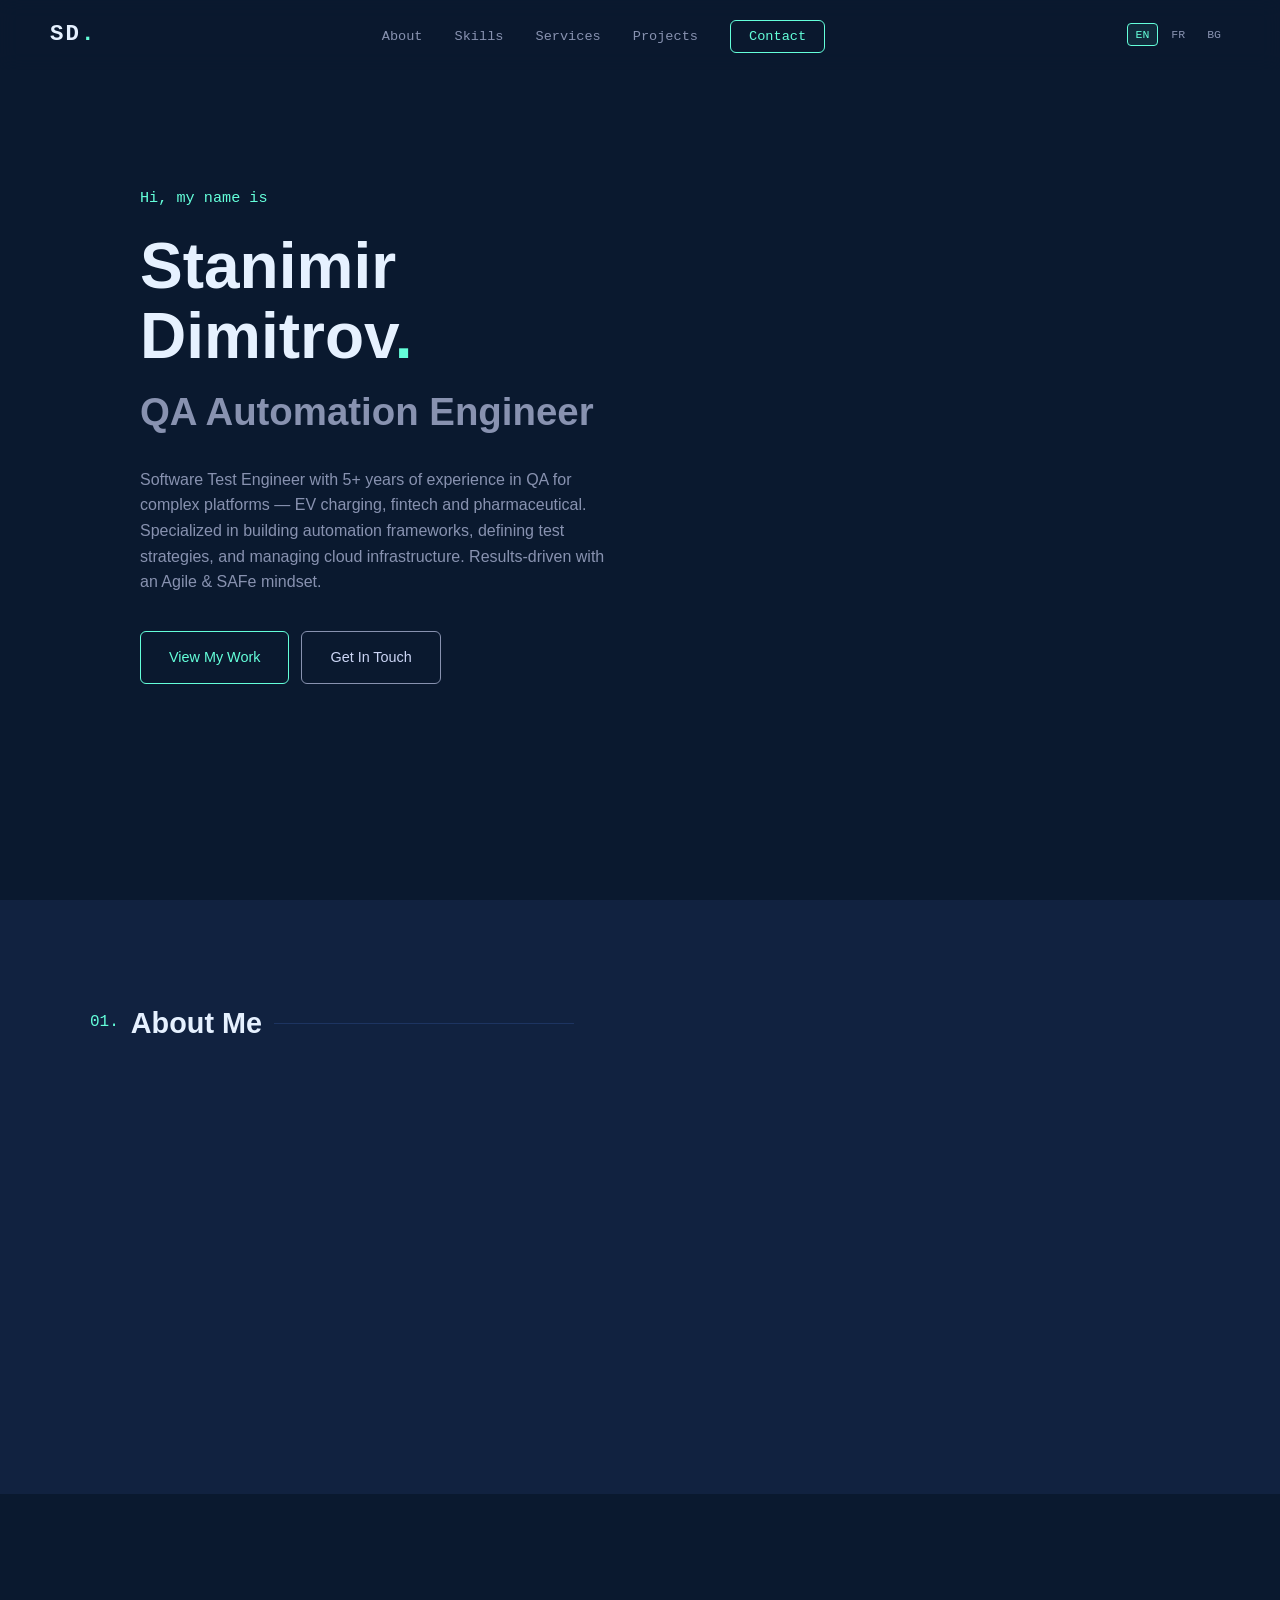
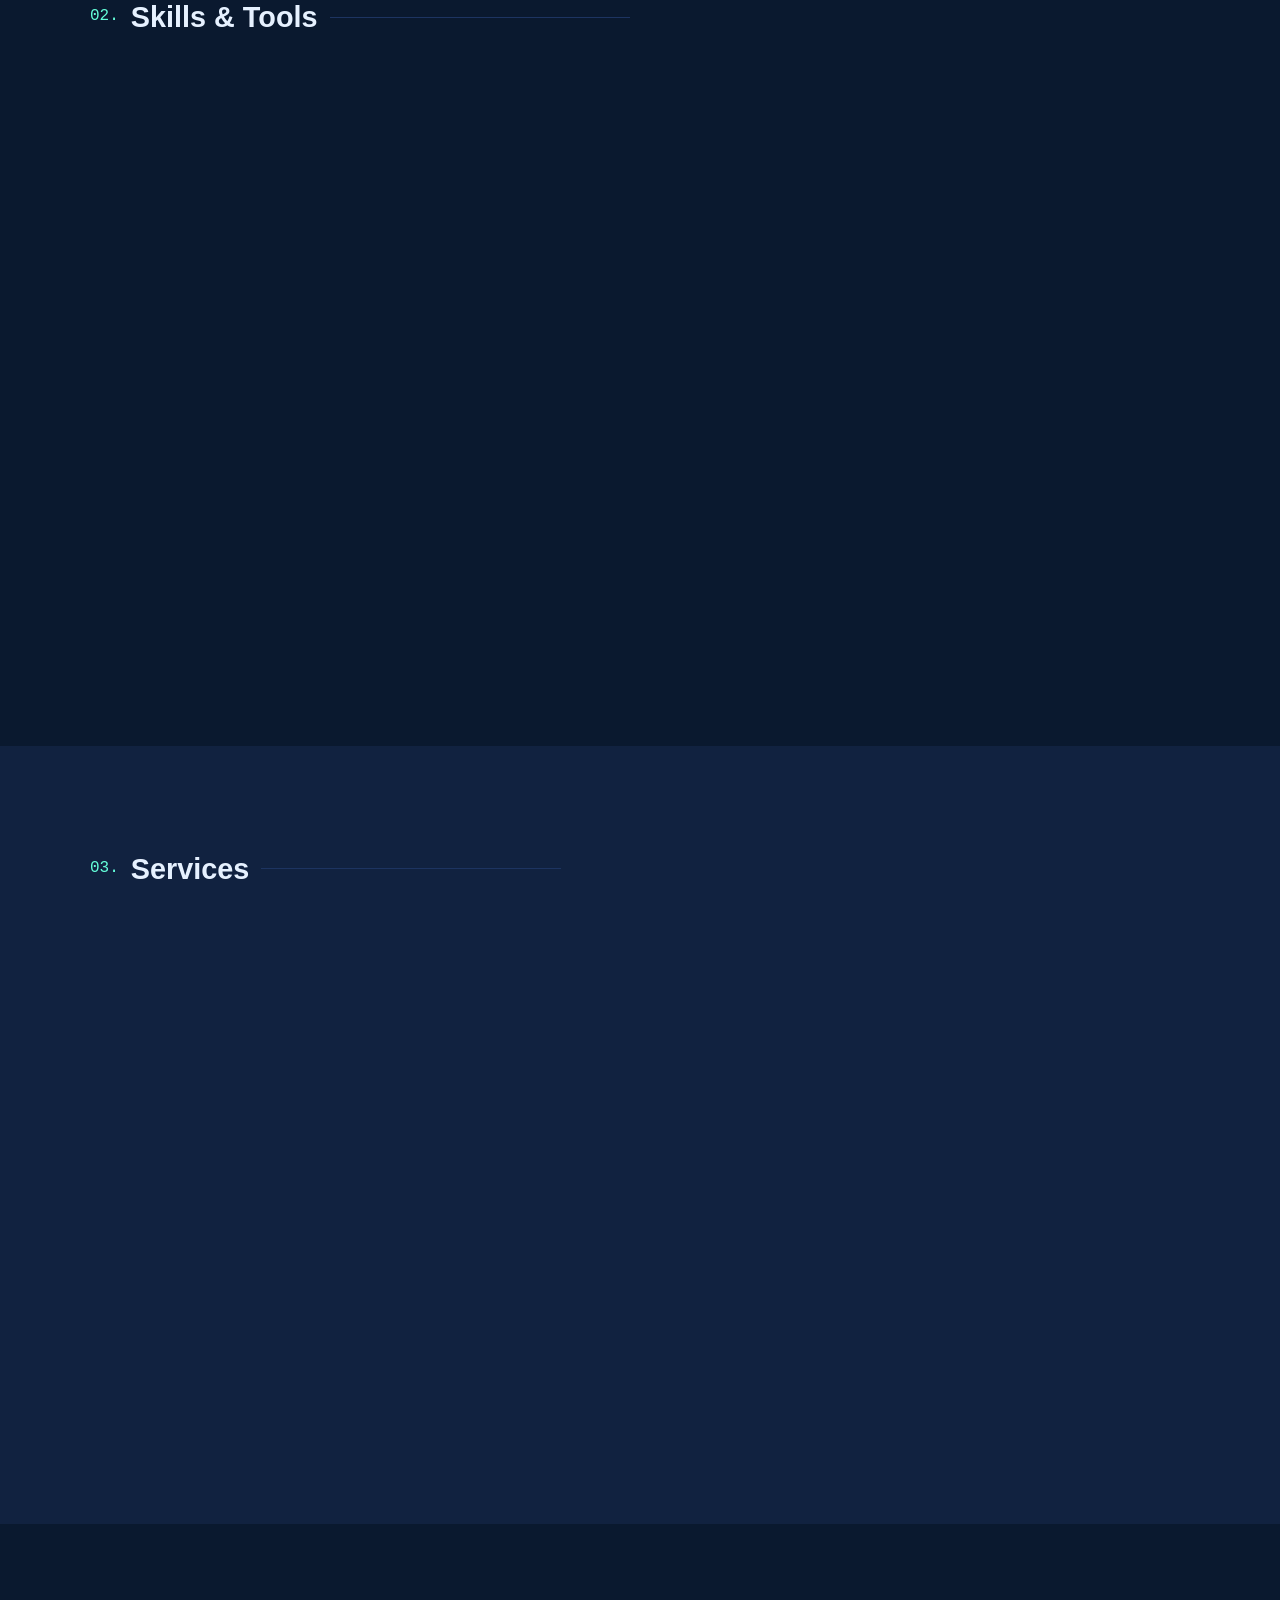
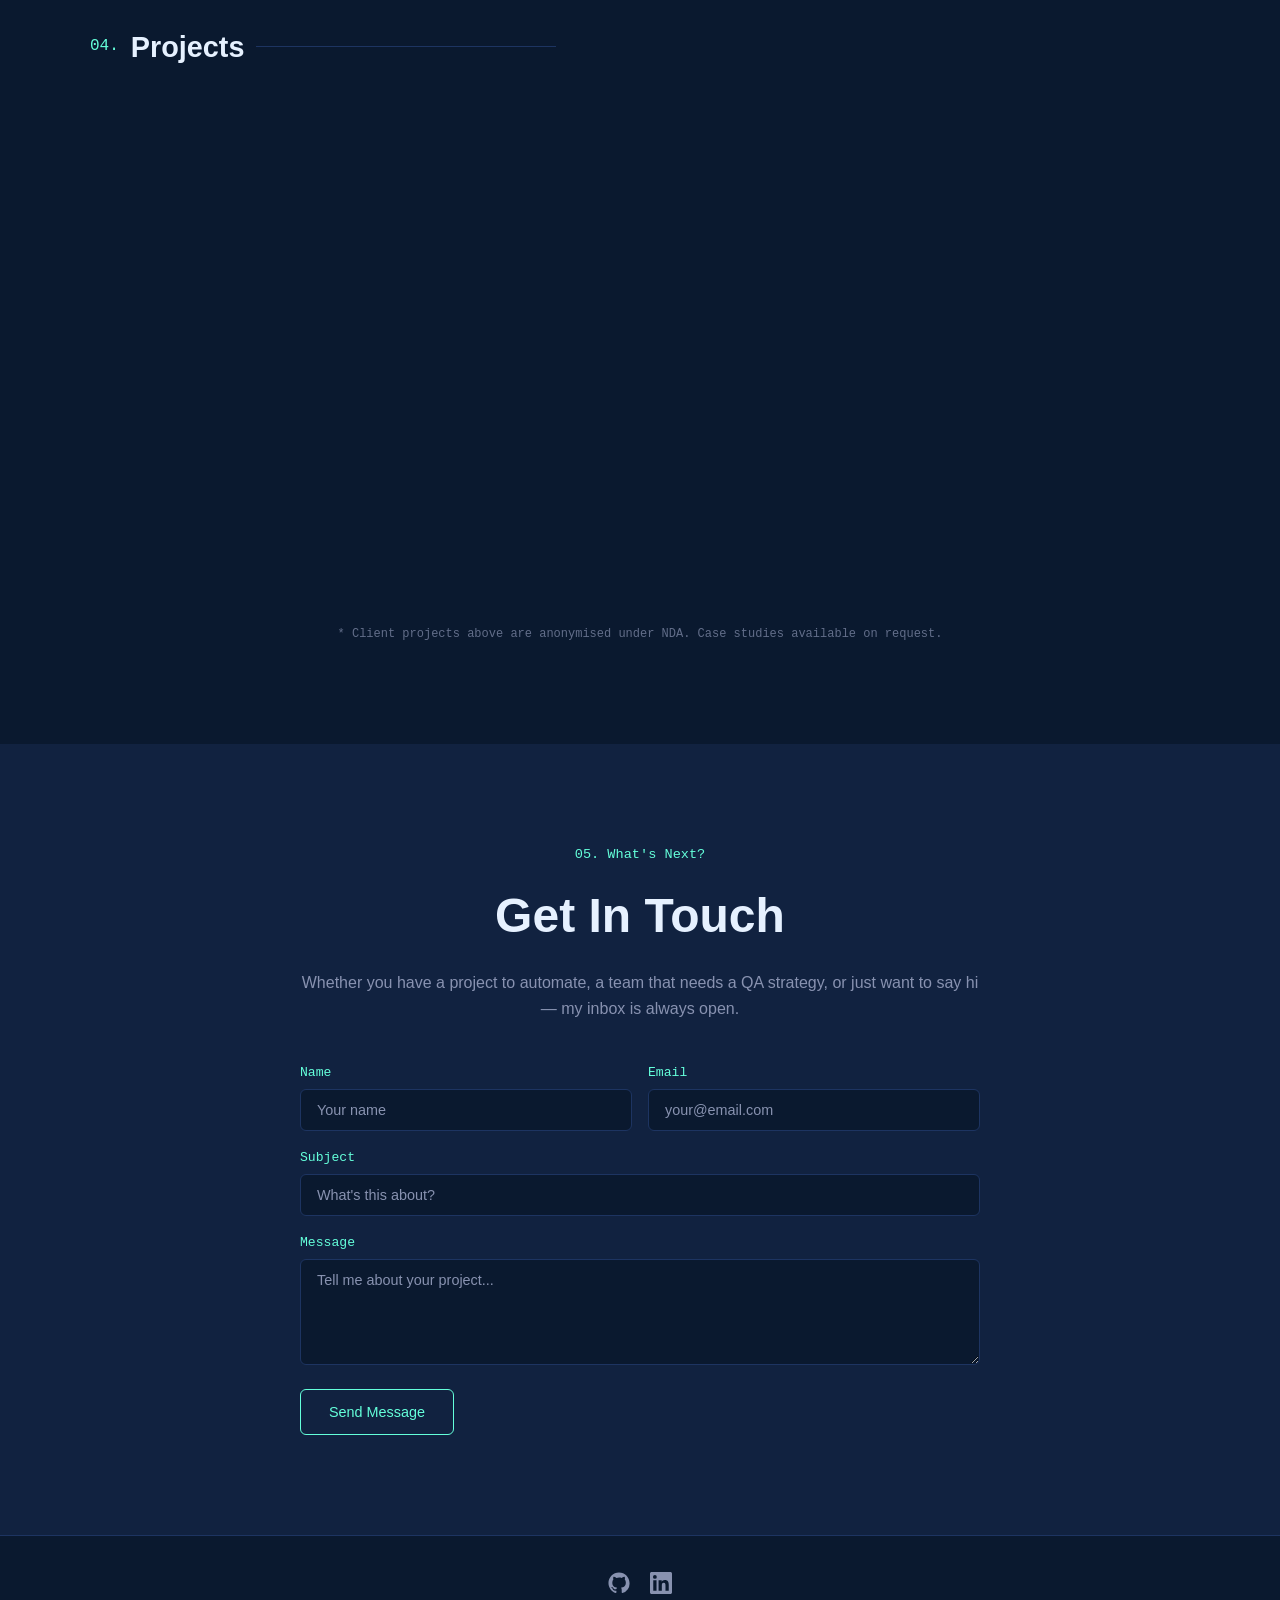
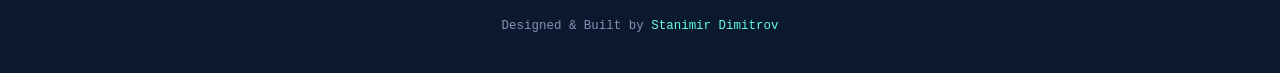
==== index.html @ c5e09c49 "Make SD logo a clickable home link" ====
<!DOCTYPE html>
<html lang="en">
<head>
  <meta charset="UTF-8" />
  <meta name="viewport" content="width=device-width, initial-scale=1.0" />
  <meta http-equiv="Content-Security-Policy" content="default-src 'self'; script-src 'self'; style-src 'self' https://fonts.googleapis.com; font-src https://fonts.gstatic.com; img-src 'self' data:; connect-src 'self' https://formspree.io; object-src 'none'; base-uri 'self'; frame-ancestors 'none';" />
  <title>Stanimir Dimitrov | QA Automation Engineer</title>
  <link rel="stylesheet" href="style.css" />
  <link rel="preconnect" href="https://fonts.googleapis.com" />
  <link
    href="https://fonts.googleapis.com/css2?family=Inter:wght@300;400;500;600;700&family=Fira+Code:wght@400;500&display=swap"
    rel="stylesheet"
  />
</head>
<body>

  <!-- ─── NAVIGATION ─────────────────────────────────────── -->
  <nav id="navbar">
    <a href="#" class="nav-logo">SD<span class="accent">.</span></a>
    <ul class="nav-links">
      <li><a href="#about" data-i18n="nav_about">About</a></li>
      <li><a href="#skills" data-i18n="nav_skills">Skills</a></li>
      <li><a href="#services" data-i18n="nav_services">Services</a></li>
      <li><a href="#projects" data-i18n="nav_projects">Projects</a></li>
      <li><a href="#contact" class="btn-nav" data-i18n="nav_contact">Contact</a></li>
    </ul>
    <div class="lang-switcher">
      <button class="lang-btn active" data-lang="en">EN</button>
      <button class="lang-btn" data-lang="fr">FR</button>
      <button class="lang-btn" data-lang="bg">BG</button>
    </div>
    <button class="hamburger" id="hamburger" aria-label="Toggle menu">
      <span></span><span></span><span></span>
    </button>
  </nav>

  <!-- ─── HERO ───────────────────────────────────────────── -->
  <section id="hero">
    <div class="hero-content">
      <p class="hero-greeting mono" data-i18n="hero_greeting">Hi, my name is</p>
      <h1 class="hero-name">Stanimir Dimitrov<span class="accent">.</span></h1>
      <h2 class="hero-title" data-i18n="hero_title">QA Automation Engineer</h2>
      <p class="hero-desc" data-i18n="hero_desc">
        I build reliable, scalable test automation frameworks that catch bugs
        before they reach production. Passionate about quality, clean code, and
        continuous delivery.
      </p>
      <div class="hero-cta">
        <a href="#projects" class="btn btn-primary" data-i18n="hero_cta_work">View My Work</a>
        <a href="#contact" class="btn btn-outline" data-i18n="hero_cta_contact">Get In Touch</a>
      </div>
    </div>
    <div class="hero-terminal" aria-hidden="true">
      <div class="terminal-header">
        <span class="dot red"></span>
        <span class="dot yellow"></span>
        <span class="dot green"></span>
        <span class="terminal-title">qa_engineer.py</span>
      </div>
      <div class="terminal-body mono">
        <span class="t-comment"># Skills snapshot</span><br/>
        <span class="t-keyword">def</span> <span class="t-fn">get_skills</span>():<br/>
        &nbsp;&nbsp;<span class="t-keyword">return</span> {<br/>
        &nbsp;&nbsp;&nbsp;&nbsp;<span class="t-str">"automation"</span>: [<span class="t-str">"Selenium"</span>, <span class="t-str">"Playwright"</span>, <span class="t-str">"Cypress"</span>],<br/>
        &nbsp;&nbsp;&nbsp;&nbsp;<span class="t-str">"languages"</span>: [<span class="t-str">"Python"</span>, <span class="t-str">"TypeScript"</span>],<br/>
        &nbsp;&nbsp;&nbsp;&nbsp;<span class="t-str">"ci_cd"</span>: [<span class="t-str">"GitHub Actions"</span>, <span class="t-str">"Jenkins"</span>],<br/>
        &nbsp;&nbsp;}<br/><br/>
        <span class="t-comment"># All tests passing ✓</span><br/>
        <span class="cursor">█</span>
      </div>
    </div>
  </section>

  <!-- ─── ABOUT ──────────────────────────────────────────── -->
  <section id="about">
    <div class="section-inner">
      <h2 class="section-title"><span class="accent mono">01.</span> <span data-i18n="about_title">About Me</span></h2>
      <div class="about-grid">
        <div class="about-text">
          <p data-i18n="about_p1">
            I'm a QA Automation Engineer with a strong focus on building end-to-end
            test suites that scale with the product. I enjoy bridging the gap between
            development and quality assurance through automation, clear processes, and
            a detail-oriented mindset.
          </p>
          <p data-i18n="about_p2">
            When I'm not hunting bugs, I'm exploring new testing tools, contributing
            to open-source projects, or sharpening my Python skills.
          </p>
          <ul class="tech-list">
            <li>Selenium / Playwright / Cypress</li>
            <li>Python / TypeScript</li>
            <li>OCPP / OCPI / Websockets</li>
            <li>Postman / REST / SOAP</li>
            <li>GitHub Actions / AWS</li>
            <li>JIRA / Xray / Kibana</li>
          </ul>
        </div>
        <div class="about-photo">
          <div class="photo-wrapper">
            <!--
              Cartoon avatar — replace with your real professional photo:
              <img src="assets/photo.jpg" alt="Stanimir Dimitrov" />
              Customise the avatar at https://dicebear.com/playground
            -->
            <img src="assets/photo.jpg" alt="Stanimir Dimitrov" />
          </div>
        </div>
      </div>
    </div>
  </section>

  <!-- ─── SKILLS ─────────────────────────────────────────── -->
  <section id="skills">
    <div class="section-inner">
      <h2 class="section-title"><span class="accent mono">02.</span> <span data-i18n="skills_title">Skills &amp; Tools</span></h2>
      <div class="skills-grid">

        <div class="skill-card">
          <div class="skill-icon">🧪</div>
          <h3 data-i18n="skill_automation_title">Test Automation</h3>
          <ul>
            <li>Selenium WebDriver</li>
            <li>Playwright</li>
            <li>Cypress</li>
            <li>k6 (Performance)</li>
          </ul>
        </div>

        <div class="skill-card">
          <div class="skill-icon">💻</div>
          <h3 data-i18n="skill_languages_title">Languages</h3>
          <ul>
            <li>Python</li>
            <li>TypeScript</li>
            <li>JavaScript</li>
            <li>SQL</li>
          </ul>
        </div>

        <div class="skill-card">
          <div class="skill-icon">🔌</div>
          <h3 data-i18n="skill_api_title">API &amp; Protocols</h3>
          <ul>
            <li>REST / SOAP</li>
            <li>Websockets</li>
            <li>OCPP 1.6 &amp; 2.0.1 / OCPI</li>
            <li>Postman / Newman</li>
          </ul>
        </div>

        <div class="skill-card">
          <div class="skill-icon">⚙️</div>
          <h3 data-i18n="skill_cicd_title">CI / CD &amp; Cloud</h3>
          <ul>
            <li>GitHub Actions</li>
            <li>Docker</li>
            <li>AWS / Azure</li>
            <li>GitLab CI</li>
          </ul>
        </div>

        <div class="skill-card">
          <div class="skill-icon">📋</div>
          <h3 data-i18n="skill_frameworks_title">Frameworks</h3>
          <ul>
            <li>pytest</li>
            <li>Jest / Vitest</li>
            <li>Cucumber (BDD)</li>
            <li>Allure Reports</li>
          </ul>
        </div>

        <div class="skill-card">
          <div class="skill-icon">🛠️</div>
          <h3 data-i18n="skill_tools_title">Project &amp; QA Tools</h3>
          <ul>
            <li>JIRA / Xray</li>
            <li>Kibana / Elasticsearch</li>
            <li>TestRail</li>
            <li>Git / GitHub</li>
          </ul>
        </div>

      </div>
    </div>
  </section>

  <!-- ─── SERVICES ───────────────────────────────────────── -->
  <section id="services">
    <div class="section-inner">
      <h2 class="section-title"><span class="accent mono">03.</span> <span data-i18n="services_title">Services</span></h2>
      <div class="services-grid">

        <div class="service-card">
          <div class="service-num mono accent">01</div>
          <h3 data-i18n="svc1_title">Test Automation Framework</h3>
          <p data-i18n="svc1_desc">
            Design and build scalable, maintainable automation frameworks from
            scratch using Selenium, Playwright, or Cypress — tailored to your
            tech stack and team workflow.
          </p>
        </div>

        <div class="service-card">
          <div class="service-num mono accent">02</div>
          <h3 data-i18n="svc2_title">API &amp; Backend Testing</h3>
          <p data-i18n="svc2_desc">
            End-to-end API test suites with Postman collections, REST Assured, or
            Python requests — covering functional, contract, and regression testing.
          </p>
        </div>

        <div class="service-card">
          <div class="service-num mono accent">03</div>
          <h3 data-i18n="svc3_title">CI/CD Test Integration</h3>
          <p data-i18n="svc3_desc">
            Integrate your test suite into GitHub Actions, Jenkins, or GitLab CI
            pipelines so quality gates run automatically on every commit and pull
            request.
          </p>
        </div>

        <div class="service-card">
          <div class="service-num mono accent">04</div>
          <h3 data-i18n="svc4_title">QA Strategy &amp; Consulting</h3>
          <p data-i18n="svc4_desc">
            Define test strategies, coverage plans, and quality processes from
            scratch — helping teams shift quality left and reduce bug escape rate.
          </p>
        </div>

      </div>
    </div>
  </section>

  <!-- ─── PROJECTS ───────────────────────────────────────── -->
  <section id="projects">
    <div class="section-inner">
      <h2 class="section-title"><span class="accent mono">04.</span> <span data-i18n="projects_title">Projects</span></h2>
      <div class="projects-grid">

        <!-- NDA Project 1 -->
        <div class="project-card">
          <div class="project-header">
            <span class="project-icon">⚡</span>
            <span class="nda-badge">🔒 <span data-i18n="nda_label">Confidential</span></span>
          </div>
          <div class="project-industry" data-i18n="proj1_industry">FinTech · Payment Platform</div>
          <h3 class="project-title" data-i18n="proj1_title">Regression Automation Suite</h3>
          <p class="project-desc" data-i18n="proj1_desc">
            End-to-end automation framework for a payment platform covering checkout
            flows, transaction validation, and fraud detection scenarios.
          </p>
          <div class="project-impact">
            <span data-i18n="proj1_impact1">⬇ 65% less manual testing</span>
            <span data-i18n="proj1_impact2">✓ 500+ test cases</span>
          </div>
          <ul class="project-tags">
            <li>Python</li><li>Playwright</li><li>OCPP/OCPI</li><li>GitHub Actions</li>
          </ul>
        </div>

        <!-- NDA Project 2 -->
        <div class="project-card">
          <div class="project-header">
            <span class="project-icon">🏥</span>
            <span class="nda-badge">🔒 <span data-i18n="nda_label">Confidential</span></span>
          </div>
          <div class="project-industry" data-i18n="proj2_industry">E-Commerce · Retail Platform</div>
          <h3 class="project-title" data-i18n="proj2_title">API Test Framework</h3>
          <p class="project-desc" data-i18n="proj2_desc">
            Complete REST API test suite covering product catalogue, cart, order
            management and third-party integrations with contract testing.
          </p>
          <div class="project-impact">
            <span data-i18n="proj2_impact1">⬇ 40% faster release cycle</span>
            <span data-i18n="proj2_impact2">✓ 300+ API tests</span>
          </div>
          <ul class="project-tags">
            <li>Python</li><li>ServiceNow</li><li>Jira</li><li>GxP</li>
          </ul>
        </div>

        <!-- Personal Project -->
        <div class="project-card">
          <div class="project-header">
            <span class="project-icon">📁</span>
            <div class="project-links">
              <a href="https://github.com/StanDimitrov/python_oop" target="_blank" rel="noopener" title="GitHub" aria-label="GitHub link">
                <svg viewBox="0 0 24 24" width="20" height="20" fill="currentColor"><path d="M12 .5C5.65.5.5 5.65.5 12c0 5.1 3.3 9.42 7.88 10.96.58.1.79-.25.79-.56v-2c-3.2.7-3.88-1.54-3.88-1.54-.52-1.33-1.28-1.68-1.28-1.68-1.05-.71.08-.7.08-.7 1.16.08 1.77 1.2 1.77 1.2 1.03 1.76 2.7 1.25 3.36.96.1-.75.4-1.25.73-1.54-2.56-.29-5.25-1.28-5.25-5.7 0-1.26.45-2.29 1.19-3.09-.12-.29-.52-1.46.11-3.05 0 0 .97-.31 3.18 1.19a11.1 11.1 0 0 1 2.9-.39c.98 0 1.97.13 2.9.39 2.2-1.5 3.17-1.19 3.17-1.19.63 1.59.23 2.76.11 3.05.74.8 1.19 1.83 1.19 3.09 0 4.43-2.7 5.41-5.27 5.69.41.36.78 1.07.78 2.15v3.19c0 .31.21.67.8.56A10.51 10.51 0 0 0 23.5 12C23.5 5.65 18.35.5 12 .5z"/></svg>
              </a>
            </div>
          </div>
          <div class="project-industry" data-i18n="proj3_industry">Personal · Learning Project</div>
          <h3 class="project-title" data-i18n="proj3_title">Python OOP &amp; API Testing</h3>
          <p class="project-desc" data-i18n="proj3_desc">
            Personal project exploring OOP principles in Python, including a REST
            API test suite with pytest and mocked HTTP calls.
          </p>
          <ul class="project-tags">
            <li>Python</li><li>pytest</li><li>OOP</li><li>REST API</li>
          </ul>
        </div>

      </div>
      <p class="projects-note mono" data-i18n="projects_note">* Client projects above are anonymised under NDA. Case studies available on request.</p>
    </div>
  </section>

  <!-- ─── CONTACT ────────────────────────────────────────── -->
  <section id="contact">
    <div class="section-inner contact-inner">
      <p class="contact-overline mono accent" data-i18n="contact_overline">05. What's Next?</p>
      <h2 class="contact-title" data-i18n="contact_title">Get In Touch</h2>
      <p class="contact-desc" data-i18n="contact_desc">
        Whether you have a project to automate, a team that needs a QA strategy,
        or just want to say hi — my inbox is always open.
      </p>
      <!-- Replace YOUR_FORM_ID with your Formspree endpoint after setup -->
      <form class="contact-form" id="contactForm" action="https://formspree.io/f/xojoeloz" method="POST">
        <div class="form-row">
          <div class="form-group">
            <label for="name" data-i18n="form_name">Name</label>
            <input type="text" id="name" name="name" data-i18n-ph="form_name_ph" placeholder="Your name" required />
          </div>
          <div class="form-group">
            <label for="email" data-i18n="form_email">Email</label>
            <input type="email" id="email" name="email" data-i18n-ph="form_email_ph" placeholder="your@email.com" required />
          </div>
        </div>
        <div class="form-group">
          <label for="subject" data-i18n="form_subject">Subject</label>
          <input type="text" id="subject" name="subject" data-i18n-ph="form_subject_ph" placeholder="What's this about?" />
        </div>
        <div class="form-group">
          <label for="message" data-i18n="form_message">Message</label>
          <textarea id="message" name="message" rows="5" data-i18n-ph="form_message_ph" placeholder="Tell me about your project..." required></textarea>
        </div>
        <button type="submit" class="btn btn-primary" data-i18n="form_submit">Send Message</button>
      </form>
    </div>
  </section>

  <!-- ─── FOOTER ─────────────────────────────────────────── -->
  <footer>
    <div class="footer-social">
      <a href="https://github.com/StanDimitrov" target="_blank" rel="noopener" aria-label="GitHub">
        <svg viewBox="0 0 24 24" width="22" height="22" fill="currentColor"><path d="M12 .5C5.65.5.5 5.65.5 12c0 5.1 3.3 9.42 7.88 10.96.58.1.79-.25.79-.56v-2c-3.2.7-3.88-1.54-3.88-1.54-.52-1.33-1.28-1.68-1.28-1.68-1.05-.71.08-.7.08-.7 1.16.08 1.77 1.2 1.77 1.2 1.03 1.76 2.7 1.25 3.36.96.1-.75.4-1.25.73-1.54-2.56-.29-5.25-1.28-5.25-5.7 0-1.26.45-2.29 1.19-3.09-.12-.29-.52-1.46.11-3.05 0 0 .97-.31 3.18 1.19a11.1 11.1 0 0 1 2.9-.39c.98 0 1.97.13 2.9.39 2.2-1.5 3.17-1.19 3.17-1.19.63 1.59.23 2.76.11 3.05.74.8 1.19 1.83 1.19 3.09 0 4.43-2.7 5.41-5.27 5.69.41.36.78 1.07.78 2.15v3.19c0 .31.21.67.8.56A10.51 10.51 0 0 0 23.5 12C23.5 5.65 18.35.5 12 .5z"/></svg>
      </a>
      <a href="https://www.linkedin.com/in/stanimir-dimitrov" target="_blank" rel="noopener" aria-label="LinkedIn">
        <svg viewBox="0 0 24 24" width="22" height="22" fill="currentColor"><path d="M20.45 20.45h-3.56v-5.57c0-1.33-.03-3.04-1.85-3.04-1.85 0-2.14 1.44-2.14 2.93v5.68H9.35V9h3.41v1.56h.05c.48-.9 1.64-1.85 3.37-1.85 3.6 0 4.27 2.37 4.27 5.45v6.29zM5.34 7.43a2.07 2.07 0 1 1 0-4.14 2.07 2.07 0 0 1 0 4.14zM7.12 20.45H3.55V9h3.57v11.45zM22.22 0H1.77C.79 0 0 .77 0 1.73v20.54C0 23.23.79 24 1.77 24h20.45C23.2 24 24 23.23 24 22.27V1.73C24 .77 23.2 0 22.22 0z"/></svg>
      </a>
    </div>
    <p class="footer-copy mono">
      Designed &amp; Built by <span class="accent">Stanimir Dimitrov</span>
    </p>
  </footer>

  <script src="main.js"></script>
</body>
</html>
---- style.css ----
/* ── RESET & BASE ─────────────────────────────────────────── */
*, *::before, *::after { box-sizing: border-box; margin: 0; padding: 0; }

:root {
  --bg:        #0a192f;
  --bg2:       #112240;
  --bg3:       #1d3461;
  --accent:    #64ffda;
  --text:      #ccd6f6;
  --muted:     #8892b0;
  --white:     #e6f1ff;
  --nav-h:     70px;
  --max-w:     1100px;
  --radius:    6px;
  --transition: all 0.25s ease;
}

html { scroll-behavior: smooth; }

body {
  background: var(--bg);
  color: var(--text);
  font-family: 'Inter', sans-serif;
  font-size: 16px;
  line-height: 1.6;
}

a { color: inherit; text-decoration: none; }
ul { list-style: none; }
img { display: block; max-width: 100%; }

.mono  { font-family: 'Fira Code', monospace; }
.accent { color: var(--accent); }

/* ── SCROLLBAR ────────────────────────────────────────────── */
::-webkit-scrollbar { width: 6px; }
::-webkit-scrollbar-track { background: var(--bg); }
::-webkit-scrollbar-thumb { background: var(--bg3); border-radius: 3px; }

/* ── BUTTONS ──────────────────────────────────────────────── */
.btn {
  display: inline-block;
  padding: 14px 28px;
  border-radius: var(--radius);
  font-size: 0.9rem;
  font-weight: 500;
  cursor: pointer;
  transition: var(--transition);
}
.btn-primary {
  background: transparent;
  color: var(--accent);
  border: 1px solid var(--accent);
}
.btn-primary:hover {
  background: rgba(100,255,218,0.1);
  transform: translateY(-2px);
}
.btn-outline {
  background: transparent;
  color: var(--text);
  border: 1px solid var(--muted);
  margin-left: 12px;
}
.btn-outline:hover {
  border-color: var(--accent);
  color: var(--accent);
  transform: translateY(-2px);
}

/* ── NAVIGATION ───────────────────────────────────────────── */
#navbar {
  position: fixed;
  top: 0; left: 0; right: 0;
  height: var(--nav-h);
  display: flex;
  align-items: center;
  justify-content: space-between;
  padding: 0 50px;
  background: rgba(10,25,47,0.9);
  backdrop-filter: blur(10px);
  z-index: 100;
  transition: var(--transition);
  border-bottom: 1px solid transparent;
}
#navbar.scrolled { border-bottom-color: rgba(100,255,218,0.1); }

.nav-logo {
  font-family: 'Fira Code', monospace;
  font-size: 1.4rem;
  font-weight: 700;
  color: var(--white);
  letter-spacing: 2px;
  text-decoration: none;
  cursor: pointer;
}

.nav-links {
  display: flex;
  align-items: center;
  gap: 32px;
}
.nav-links a {
  font-size: 0.85rem;
  color: var(--muted);
  transition: var(--transition);
  font-family: 'Fira Code', monospace;
}
.nav-links a:hover { color: var(--accent); }

.btn-nav {
  padding: 8px 18px !important;
  border: 1px solid var(--accent) !important;
  border-radius: var(--radius) !important;
  color: var(--accent) !important;
}
.btn-nav:hover { background: rgba(100,255,218,0.1) !important; }

.hamburger {
  display: none;
  flex-direction: column;
  gap: 5px;
  background: none;
  border: none;
  cursor: pointer;
  padding: 4px;
}
.hamburger span {
  display: block;
  width: 24px; height: 2px;
  background: var(--accent);
  border-radius: 2px;
  transition: var(--transition);
}
.hamburger.open span:nth-child(1) { transform: translateY(7px) rotate(45deg); }
.hamburger.open span:nth-child(2) { opacity: 0; }
.hamburger.open span:nth-child(3) { transform: translateY(-7px) rotate(-45deg); }

/* ── SECTION SHARED ───────────────────────────────────────── */
section {
  padding: 100px 50px;
}
.section-inner {
  max-width: var(--max-w);
  margin: 0 auto;
}
.section-title {
  font-size: 1.8rem;
  color: var(--white);
  margin-bottom: 50px;
  display: flex;
  align-items: center;
  gap: 12px;
}
.section-title::after {
  content: '';
  flex: 1;
  height: 1px;
  background: var(--bg3);
  max-width: 300px;
}
.section-title .accent.mono {
  font-size: 1rem;
  font-weight: 400;
}

/* ── HERO ─────────────────────────────────────────────────── */
#hero {
  min-height: 100vh;
  display: flex;
  align-items: center;
  gap: 60px;
  max-width: var(--max-w);
  margin: 0 auto;
  padding-top: var(--nav-h);
}

.hero-content { flex: 1; }

.hero-greeting {
  color: var(--accent);
  font-size: 0.95rem;
  margin-bottom: 20px;
}
.hero-name {
  font-size: clamp(2.5rem, 5vw, 4rem);
  color: var(--white);
  font-weight: 700;
  line-height: 1.1;
  margin-bottom: 10px;
}
.hero-title {
  font-size: clamp(1.5rem, 3vw, 2.5rem);
  color: var(--muted);
  font-weight: 600;
  margin-bottom: 24px;
}
.hero-desc {
  max-width: 480px;
  color: var(--muted);
  margin-bottom: 36px;
  font-size: 1rem;
}
.hero-cta { display: flex; align-items: center; }

/* Terminal widget */
.hero-terminal {
  flex: 1;
  max-width: 420px;
  background: var(--bg2);
  border-radius: 10px;
  border: 1px solid var(--bg3);
  overflow: hidden;
  box-shadow: 0 20px 60px rgba(0,0,0,0.4);
}
.terminal-header {
  background: #1e3a5f;
  padding: 10px 16px;
  display: flex;
  align-items: center;
  gap: 8px;
}
.dot {
  width: 12px; height: 12px;
  border-radius: 50%;
}
.dot.red    { background: #ff5f57; }
.dot.yellow { background: #ffbd2e; }
.dot.green  { background: #28c840; }
.terminal-title {
  margin-left: 8px;
  font-size: 0.78rem;
  font-family: 'Fira Code', monospace;
  color: var(--muted);
}
.terminal-body {
  padding: 20px 22px;
  font-size: 0.82rem;
  line-height: 1.9;
  color: #a8b2d8;
}
.t-comment { color: #637777; }
.t-keyword { color: #c792ea; }
.t-fn      { color: #82aaff; }
.t-str     { color: var(--accent); }
.cursor {
  color: var(--accent);
  animation: blink 1s step-end infinite;
}
@keyframes blink { 50% { opacity: 0; } }

/* ── ABOUT ────────────────────────────────────────────────── */
#about { background: var(--bg2); }

.about-grid {
  display: grid;
  grid-template-columns: 3fr 2fr;
  gap: 60px;
  align-items: start;
}
.about-text p {
  color: var(--muted);
  margin-bottom: 16px;
}
.tech-list {
  display: grid;
  grid-template-columns: 1fr 1fr;
  gap: 8px 20px;
  margin-top: 24px;
}
.tech-list li {
  font-family: 'Fira Code', monospace;
  font-size: 0.82rem;
  color: var(--muted);
  padding-left: 16px;
  position: relative;
}
.tech-list li::before {
  content: '▹';
  position: absolute;
  left: 0;
  color: var(--accent);
}

.photo-wrapper {
  position: relative;
  width: 260px;
  height: 260px;
  border-radius: var(--radius);
}
.photo-wrapper img {
  width: 100%; height: 100%;
  object-fit: cover;
  border-radius: var(--radius);
  filter: grayscale(20%);
  transition: var(--transition);
}
.photo-wrapper:hover img { filter: none; }
.photo-wrapper::after {
  content: '';
  position: absolute;
  inset: 10px -10px -10px 10px;
  border: 2px solid var(--accent);
  border-radius: var(--radius);
  z-index: -1;
  transition: var(--transition);
}
.photo-wrapper:hover::after { inset: 6px -6px -6px 6px; }
.photo-placeholder {
  width: 100%; height: 100%;
  display: flex;
  align-items: center;
  justify-content: center;
  background: var(--bg3);
  border-radius: var(--radius);
  font-size: 3rem;
  font-weight: 700;
  color: var(--white);
  font-family: 'Fira Code', monospace;
}

/* ── SKILLS ───────────────────────────────────────────────── */
.skills-grid {
  display: grid;
  grid-template-columns: repeat(3, 1fr);
  gap: 20px;
}
.skill-card {
  background: var(--bg2);
  border: 1px solid var(--bg3);
  border-radius: var(--radius);
  padding: 28px 24px;
  transition: var(--transition);
}
.skill-card:hover {
  border-color: var(--accent);
  transform: translateY(-4px);
  box-shadow: 0 10px 30px rgba(100,255,218,0.05);
}
.skill-icon { font-size: 2rem; margin-bottom: 14px; }
.skill-card h3 {
  color: var(--white);
  font-size: 1rem;
  margin-bottom: 14px;
}
.skill-card ul { display: flex; flex-direction: column; gap: 6px; }
.skill-card li {
  font-size: 0.85rem;
  color: var(--muted);
  padding-left: 14px;
  position: relative;
}
.skill-card li::before {
  content: '▹';
  position: absolute;
  left: 0;
  color: var(--accent);
  font-size: 0.75rem;
}

/* ── SERVICES ─────────────────────────────────────────────── */
#services { background: var(--bg2); }

.services-grid {
  display: grid;
  grid-template-columns: repeat(2, 1fr);
  gap: 20px;
}
.service-card {
  background: var(--bg);
  border: 1px solid var(--bg3);
  border-radius: var(--radius);
  padding: 32px 28px;
  transition: var(--transition);
}
.service-card:hover {
  border-color: var(--accent);
  transform: translateY(-4px);
  box-shadow: 0 10px 30px rgba(100,255,218,0.05);
}
.service-num {
  font-size: 2rem;
  font-weight: 700;
  opacity: 0.3;
  margin-bottom: 16px;
  transition: var(--transition);
}
.service-card:hover .service-num { opacity: 1; }
.service-card h3 {
  color: var(--white);
  font-size: 1.1rem;
  margin-bottom: 12px;
}
.service-card p { color: var(--muted); font-size: 0.9rem; }

/* ── PROJECTS ─────────────────────────────────────────────── */
.projects-grid {
  display: grid;
  grid-template-columns: repeat(3, 1fr);
  gap: 20px;
}
.project-card {
  background: var(--bg2);
  border: 1px solid var(--bg3);
  border-radius: var(--radius);
  padding: 28px 24px;
  display: flex;
  flex-direction: column;
  transition: var(--transition);
}
.project-card:hover {
  transform: translateY(-6px);
  box-shadow: 0 12px 40px rgba(0,0,0,0.3);
  border-color: rgba(100,255,218,0.3);
}
.project-header {
  display: flex;
  justify-content: space-between;
  align-items: center;
  margin-bottom: 20px;
}
.project-icon { font-size: 1.8rem; color: var(--accent); }
.project-links { display: flex; gap: 14px; }
.project-links a { color: var(--muted); transition: var(--transition); }
.project-links a:hover { color: var(--accent); }
.project-title {
  font-size: 1.05rem;
  color: var(--white);
  margin-bottom: 10px;
}
.project-desc {
  color: var(--muted);
  font-size: 0.88rem;
  flex: 1;
  margin-bottom: 20px;
}
.project-tags {
  display: flex;
  flex-wrap: wrap;
  gap: 10px;
}
.project-tags li {
  font-family: 'Fira Code', monospace;
  font-size: 0.75rem;
  color: var(--accent);
}

/* ── CONTACT ──────────────────────────────────────────────── */
#contact { background: var(--bg2); }

.contact-inner {
  max-width: 680px;
  text-align: center;
}
.contact-overline {
  font-size: 0.85rem;
  margin-bottom: 12px;
}
.contact-title {
  font-size: clamp(2rem, 4vw, 3rem);
  color: var(--white);
  margin-bottom: 16px;
}
.contact-desc {
  color: var(--muted);
  margin-bottom: 40px;
}
.contact-form { text-align: left; }

.form-row {
  display: grid;
  grid-template-columns: 1fr 1fr;
  gap: 16px;
}
.form-group {
  display: flex;
  flex-direction: column;
  gap: 6px;
  margin-bottom: 16px;
}
.form-group label {
  font-size: 0.82rem;
  font-family: 'Fira Code', monospace;
  color: var(--accent);
}
.form-group input,
.form-group textarea {
  background: var(--bg);
  border: 1px solid var(--bg3);
  border-radius: var(--radius);
  padding: 12px 16px;
  color: var(--text);
  font-family: 'Inter', sans-serif;
  font-size: 0.9rem;
  outline: none;
  transition: var(--transition);
  resize: vertical;
}
.form-group input:focus,
.form-group textarea:focus { border-color: var(--accent); }
.form-group input::placeholder,
.form-group textarea::placeholder { color: var(--muted); }

.contact-form .btn { margin-top: 8px; }

/* ── FOOTER ───────────────────────────────────────────────── */
footer {
  background: var(--bg);
  text-align: center;
  padding: 36px 50px;
  border-top: 1px solid var(--bg3);
}
.footer-social {
  display: flex;
  justify-content: center;
  gap: 20px;
  margin-bottom: 16px;
}
.footer-social a {
  color: var(--muted);
  transition: var(--transition);
}
.footer-social a:hover { color: var(--accent); transform: translateY(-3px); }
.footer-copy {
  font-size: 0.78rem;
  color: var(--muted);
}

/* ── FADE-IN ANIMATIONS ───────────────────────────────────── */
.fade-in {
  opacity: 0;
  transform: translateY(20px);
  transition: opacity 0.6s ease, transform 0.6s ease;
}
.fade-in.visible {
  opacity: 1;
  transform: none;
}

/* ── RESPONSIVE ───────────────────────────────────────────── */
@media (max-width: 900px) {
  section { padding: 80px 30px; }
  #navbar { padding: 0 30px; }

  #hero {
    flex-direction: column;
    padding: 120px 30px 60px;
    min-height: auto;
    text-align: center;
  }
  .hero-desc { margin: 0 auto 36px; }
  .hero-cta { justify-content: center; }
  .hero-terminal { max-width: 100%; }

  .about-grid { grid-template-columns: 1fr; }
  .about-photo { display: flex; justify-content: center; }

  .skills-grid    { grid-template-columns: repeat(2, 1fr); }
  .services-grid  { grid-template-columns: 1fr; }
  .projects-grid  { grid-template-columns: repeat(2, 1fr); }
  .form-row       { grid-template-columns: 1fr; }
}

/* ── LANGUAGE SWITCHER ──────────────────────────────────── */
.lang-switcher {
  display: flex;
  gap: 4px;
  margin-left: 16px;
}
.lang-btn {
  background: none;
  border: 1px solid transparent;
  color: var(--muted);
  font-family: 'Fira Code', monospace;
  font-size: 0.72rem;
  padding: 4px 8px;
  border-radius: 4px;
  cursor: pointer;
  transition: var(--transition);
}
.lang-btn:hover { color: var(--accent); border-color: rgba(100,255,218,0.4); }
.lang-btn.active {
  color: var(--accent);
  border-color: var(--accent);
  background: rgba(100,255,218,0.08);
}

/* ── NDA / CONFIDENTIAL BADGE ─────────────────────────── */
.nda-badge {
  display: inline-flex;
  align-items: center;
  gap: 4px;
  font-family: 'Fira Code', monospace;
  font-size: 0.72rem;
  color: var(--muted);
  background: rgba(136,146,176,0.08);
  border: 1px solid rgba(136,146,176,0.2);
  border-radius: 4px;
  padding: 3px 8px;
}

/* ── PROJECT INDUSTRY LABEL ──────────────────────────── */
.project-industry {
  font-family: 'Fira Code', monospace;
  font-size: 0.75rem;
  color: var(--accent);
  margin-bottom: 8px;
  opacity: 0.8;
}

/* ── PROJECT IMPACT METRICS ───────────────────────────── */
.project-impact {
  display: flex;
  gap: 8px;
  flex-wrap: wrap;
  margin-bottom: 16px;
}
.project-impact span {
  font-family: 'Fira Code', monospace;
  font-size: 0.72rem;
  color: var(--accent);
  background: rgba(100,255,218,0.07);
  border: 1px solid rgba(100,255,218,0.2);
  padding: 3px 9px;
  border-radius: 4px;
}

/* ── PROJECTS NOTE ────────────────────────────────────── */
.projects-note {
  text-align: center;
  color: var(--muted);
  font-size: 0.75rem;
  margin-top: 32px;
  opacity: 0.7;
}

@media (max-width: 600px) {
  .nav-links { display: none; }
  .hamburger { display: flex; }
  .lang-switcher { margin-left: 8px; }

  .nav-links.open {
    display: flex;
    flex-direction: column;
    position: fixed;
    top: var(--nav-h); right: 0;
    width: 70vw;
    height: calc(100vh - var(--nav-h));
    background: var(--bg2);
    padding: 40px 30px;
    gap: 24px;
    box-shadow: -10px 0 30px rgba(0,0,0,0.4);
    align-items: flex-start;
  }

  .skills-grid   { grid-template-columns: 1fr; }
  .projects-grid { grid-template-columns: 1fr; }
  .hero-name { font-size: 2rem; }
}
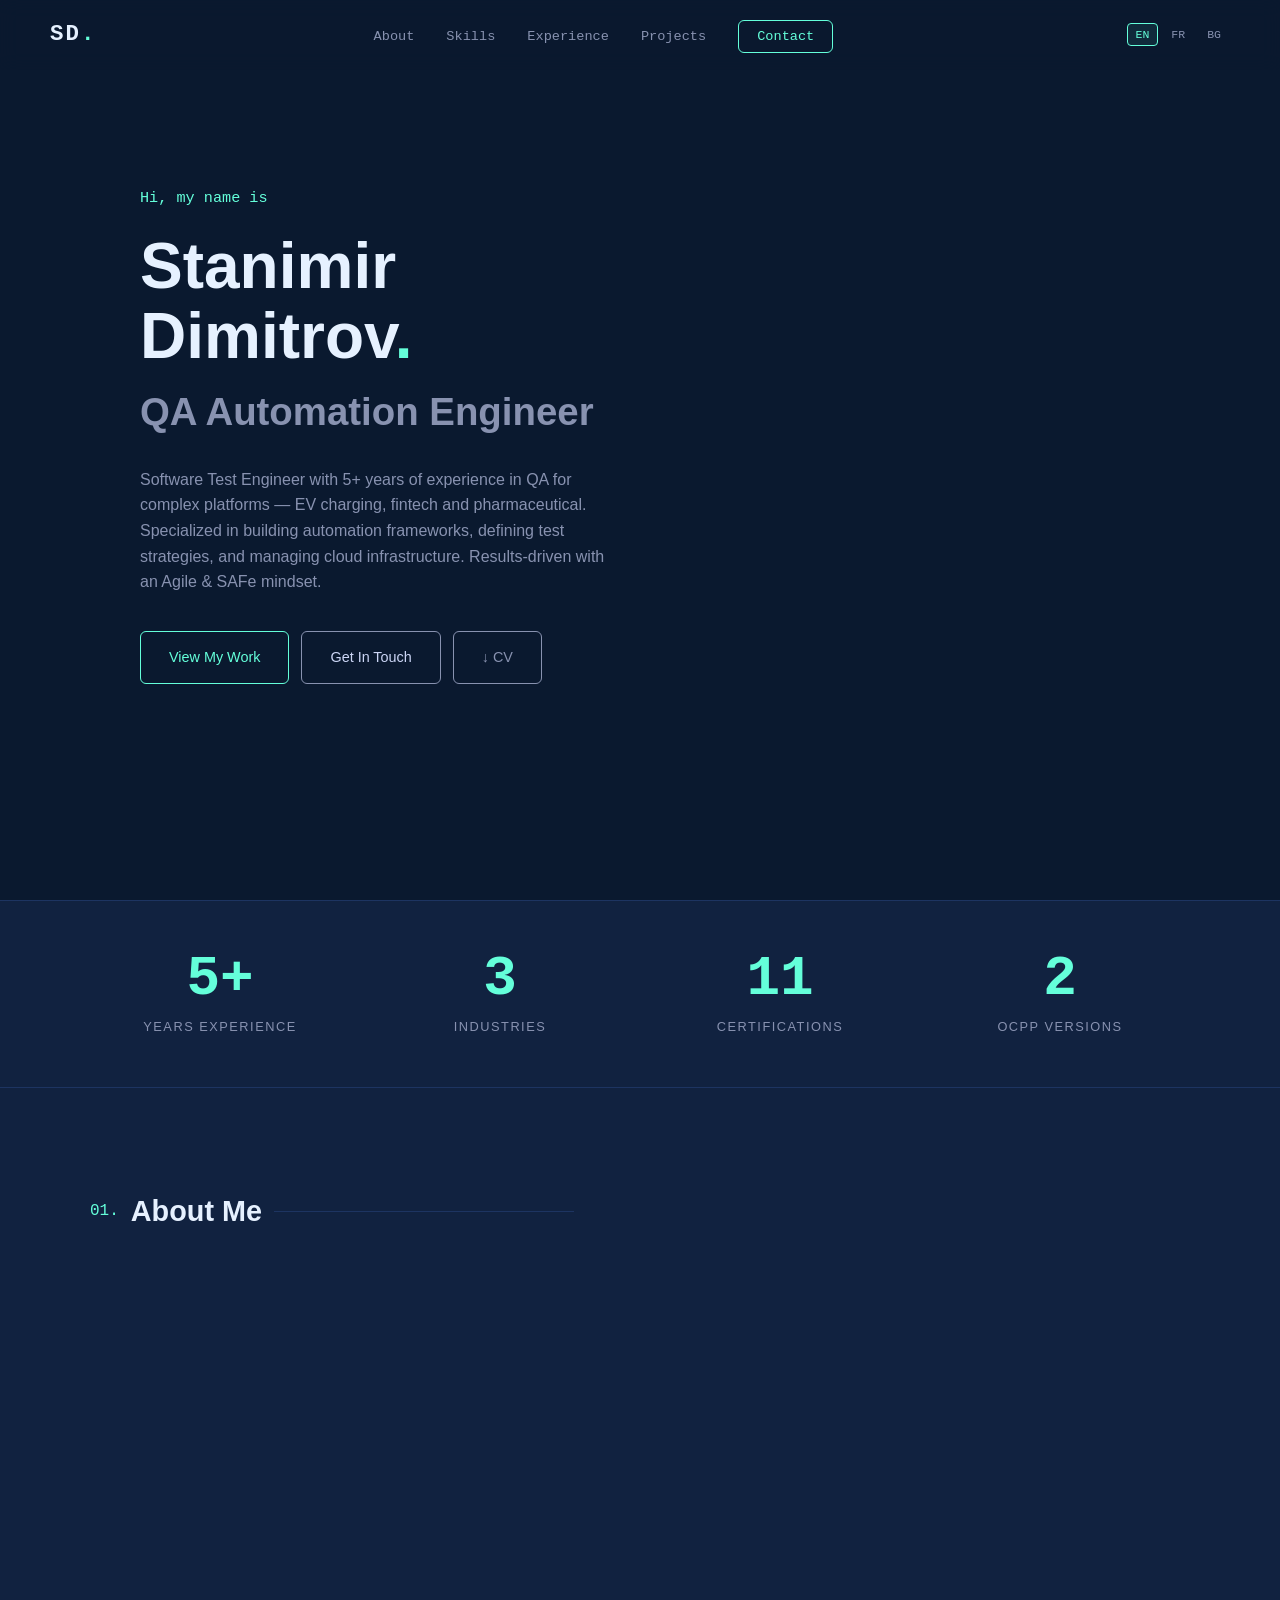
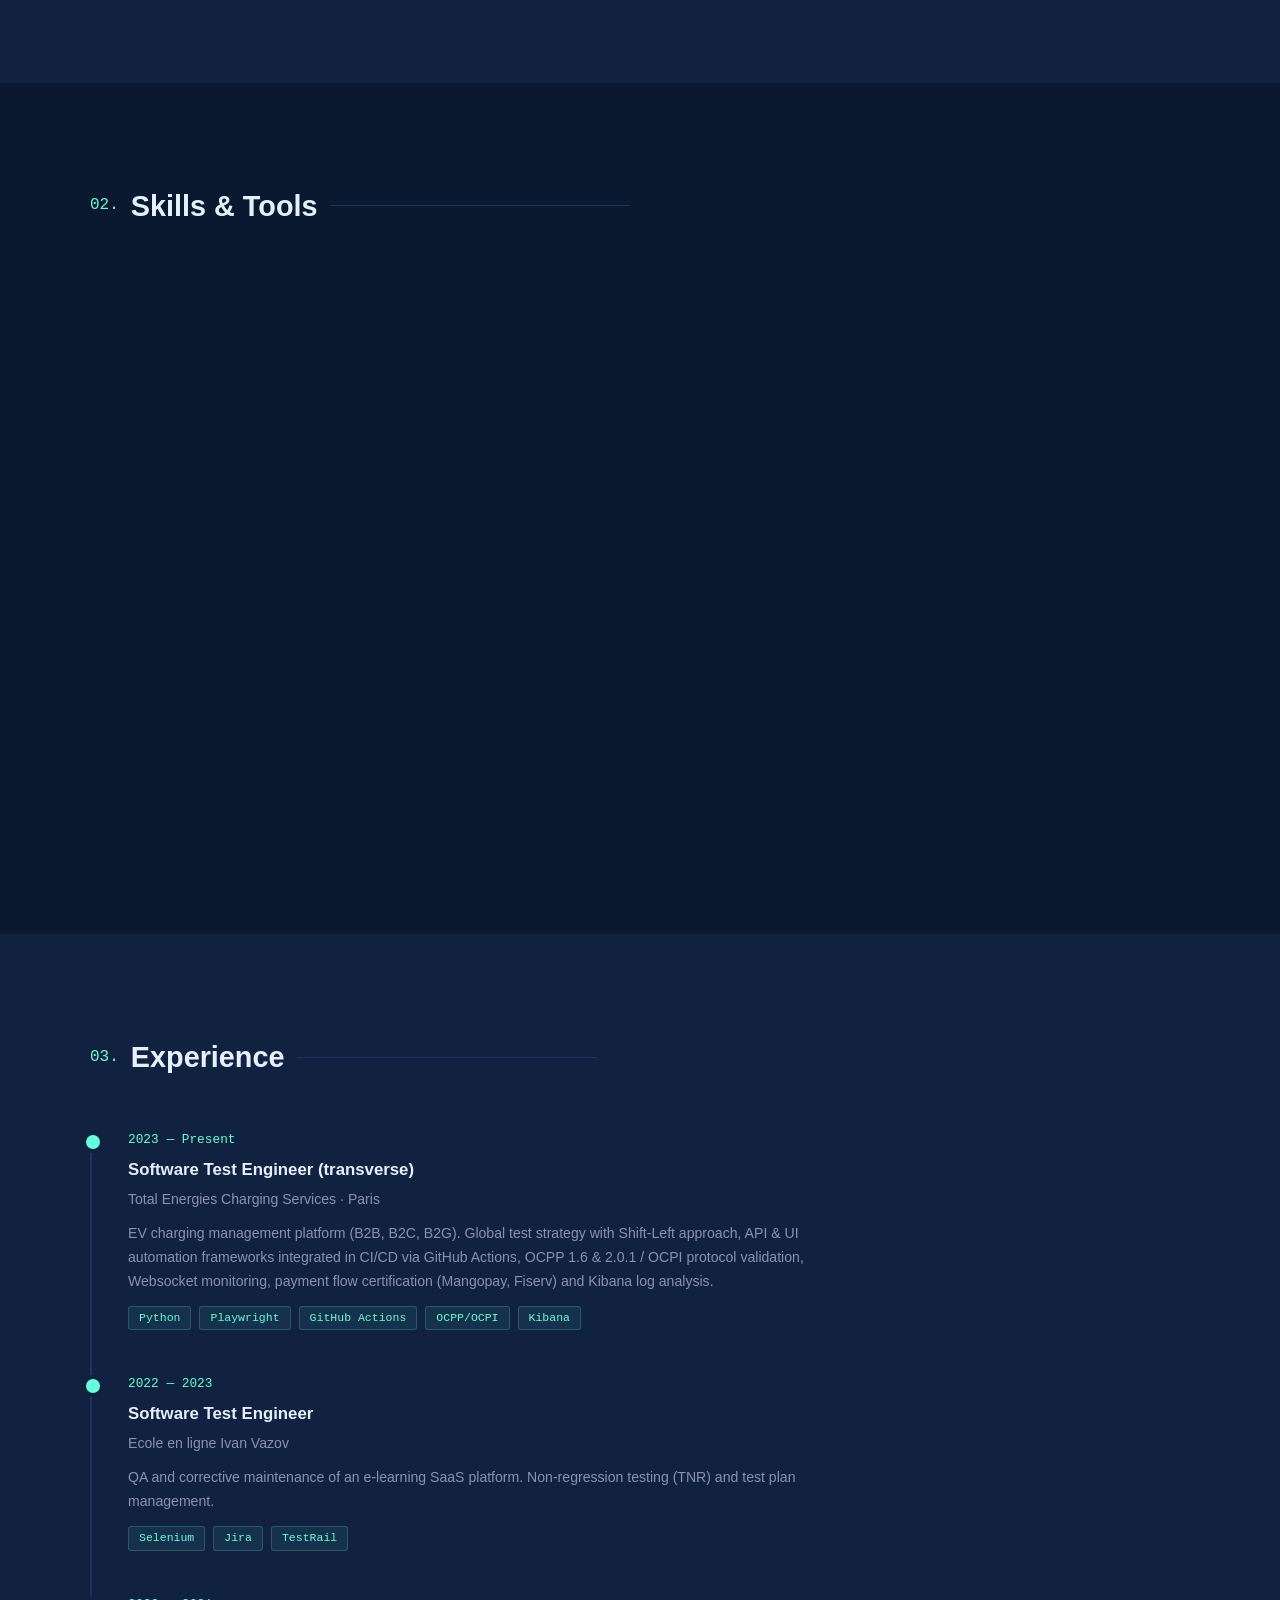
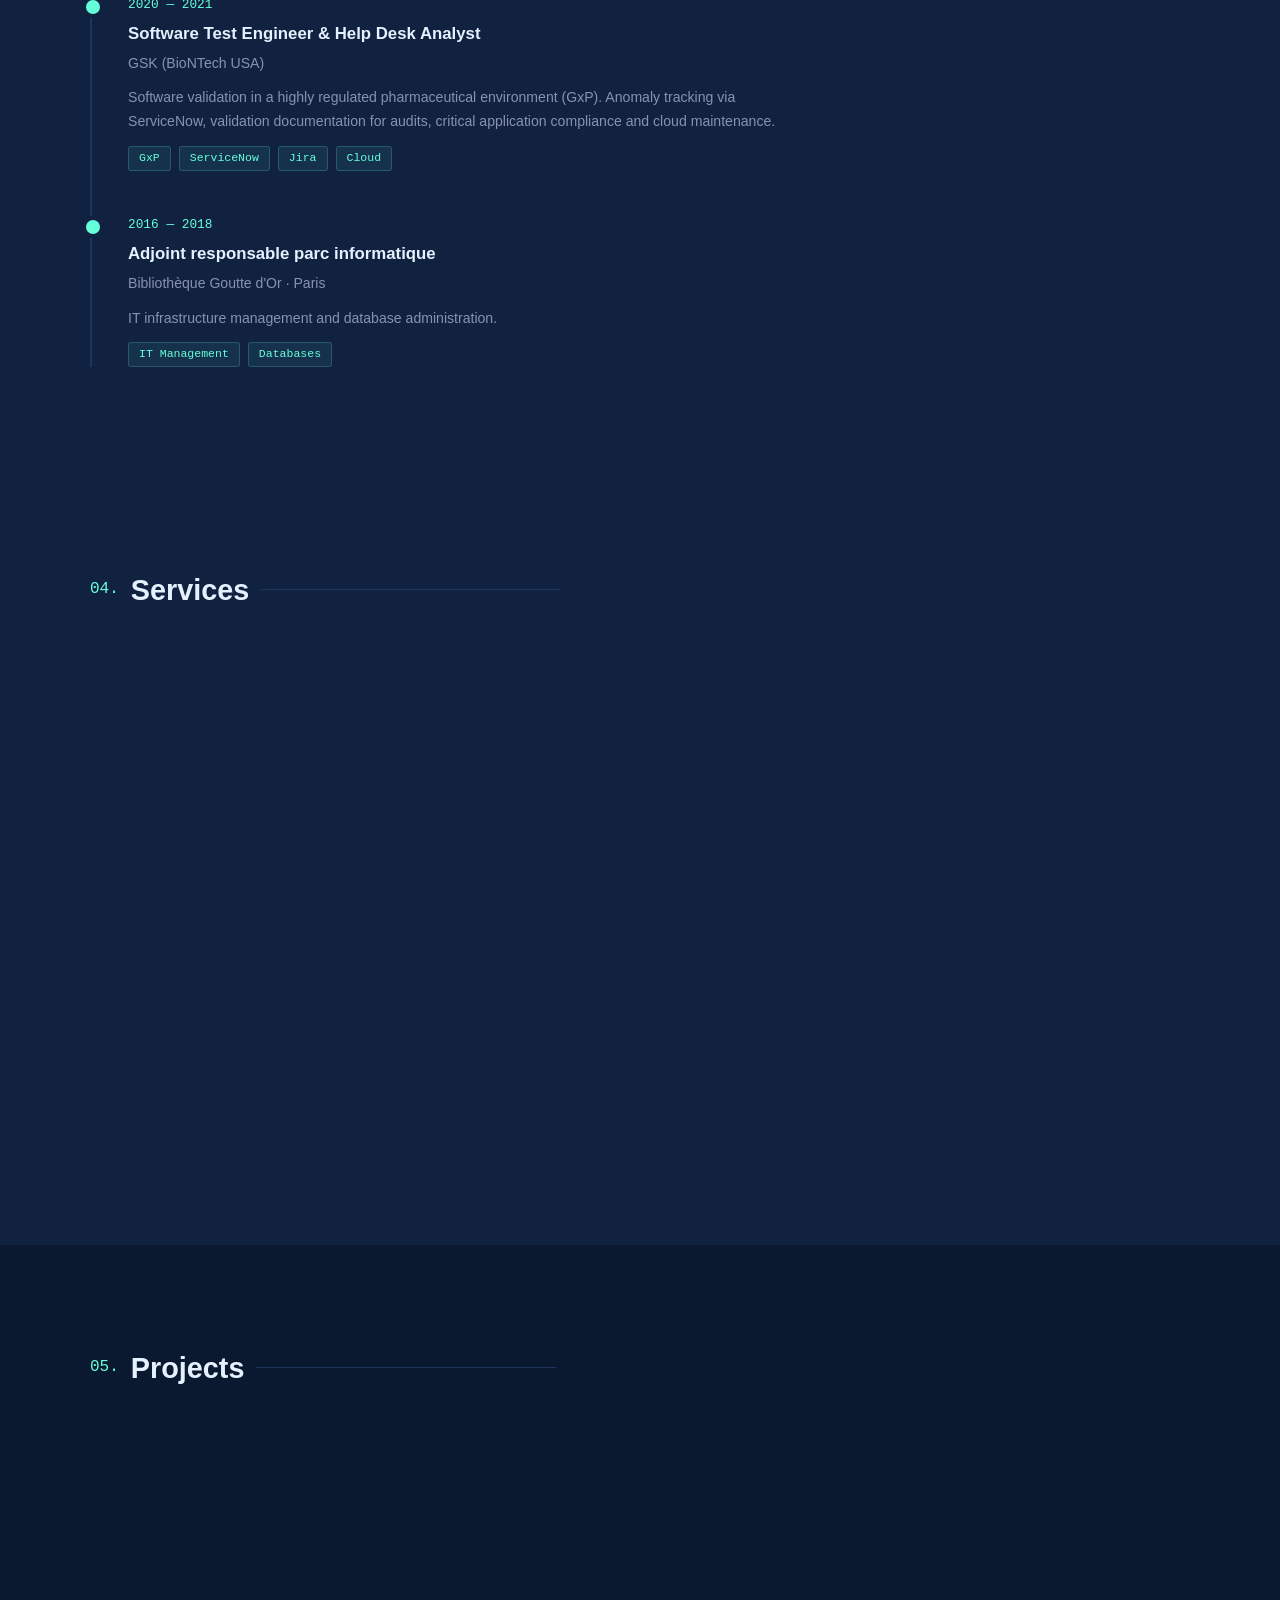
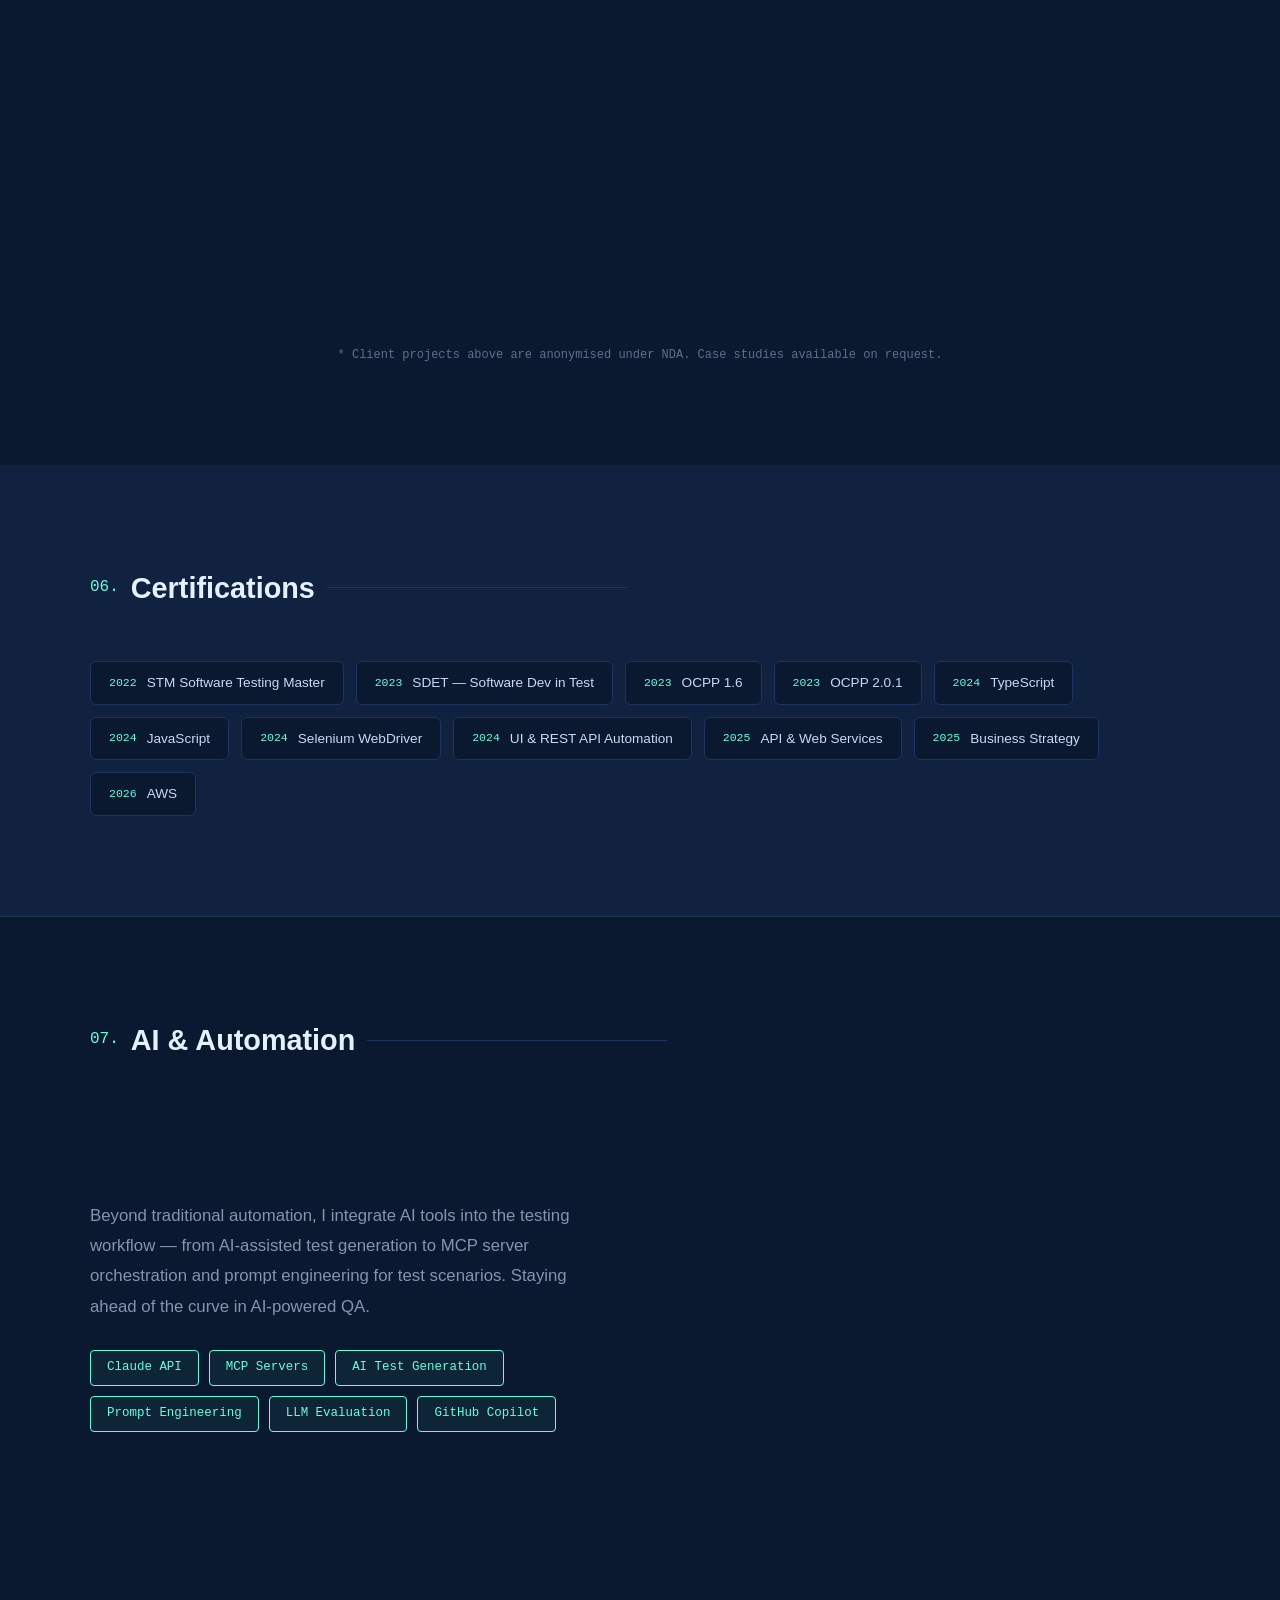
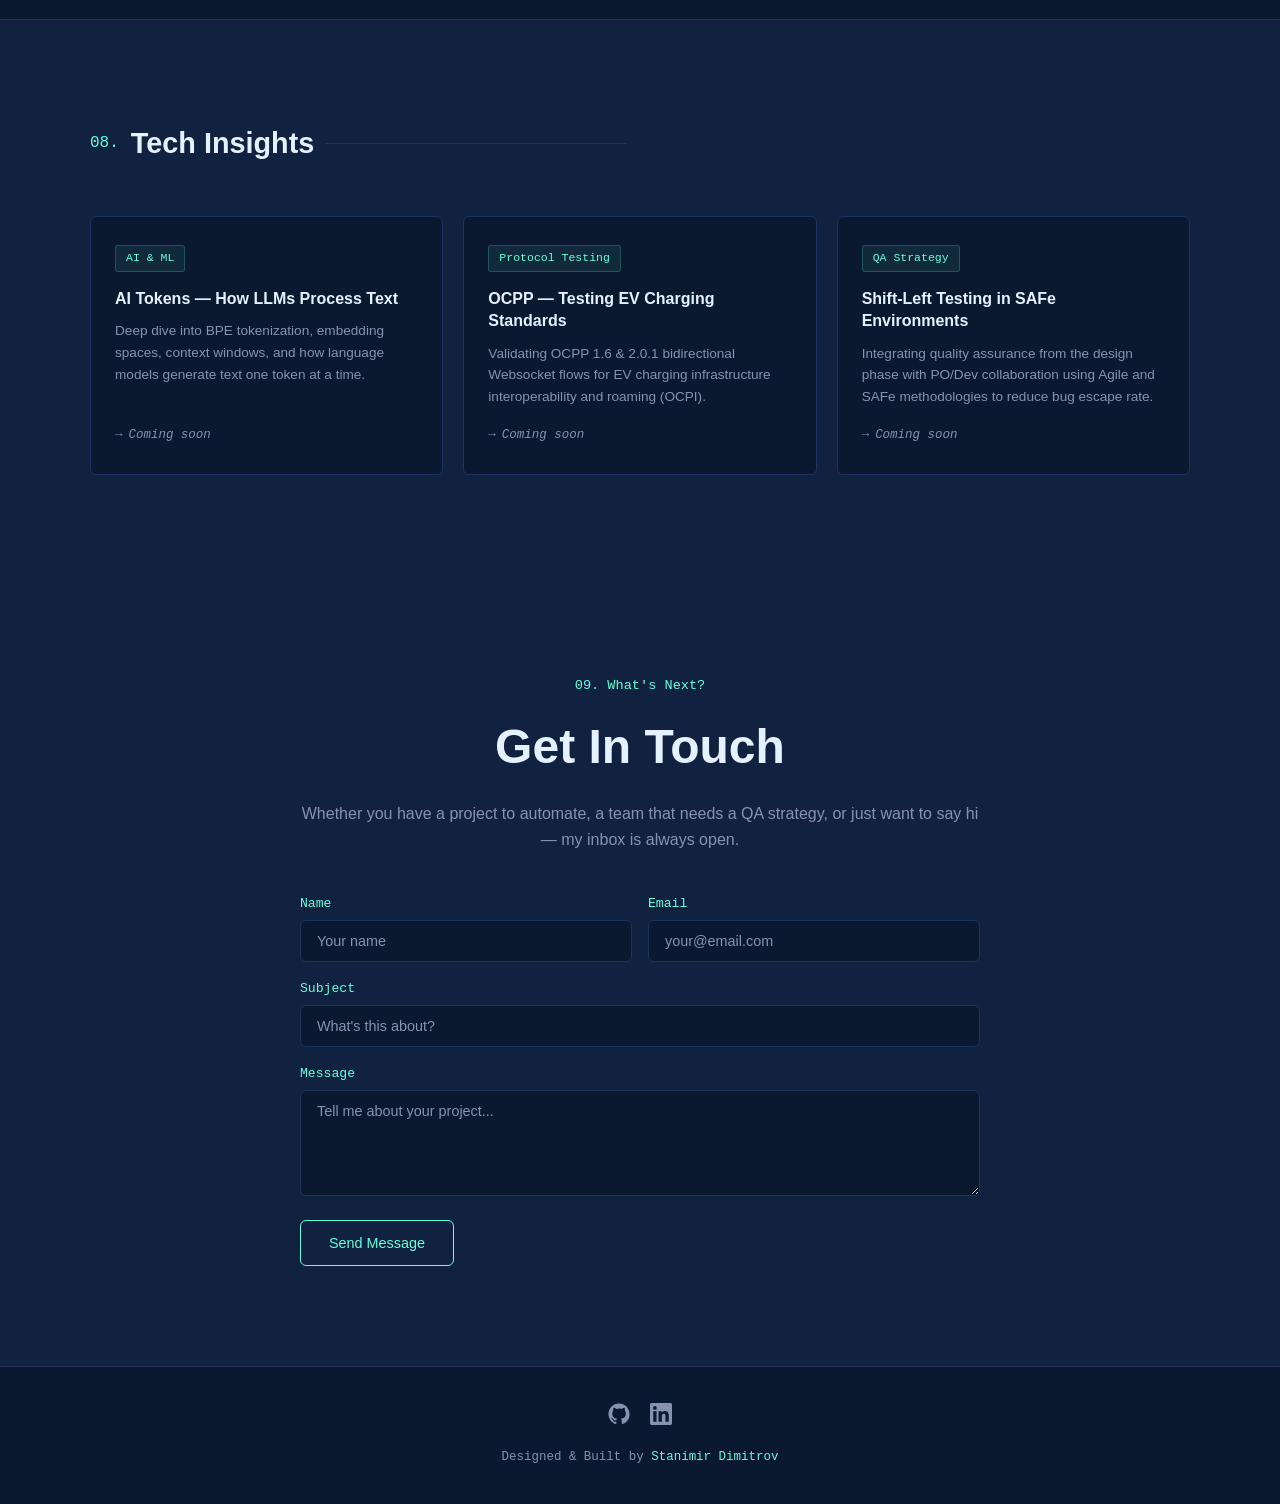
==== commit 7ac8a536: "Add 6 optimizations: stats, experience timeline, certifications, AI section, tech articles, CV downl" ====
--- a/index.html
+++ b/index.html
@@ -20,7 +20,7 @@
     <ul class="nav-links">
       <li><a href="#about" data-i18n="nav_about">About</a></li>
       <li><a href="#skills" data-i18n="nav_skills">Skills</a></li>
-      <li><a href="#services" data-i18n="nav_services">Services</a></li>
+      <li><a href="#experience" data-i18n="nav_experience">Experience</a></li>
       <li><a href="#projects" data-i18n="nav_projects">Projects</a></li>
       <li><a href="#contact" class="btn-nav" data-i18n="nav_contact">Contact</a></li>
     </ul>
@@ -48,6 +48,7 @@
       <div class="hero-cta">
         <a href="#projects" class="btn btn-primary" data-i18n="hero_cta_work">View My Work</a>
         <a href="#contact" class="btn btn-outline" data-i18n="hero_cta_contact">Get In Touch</a>
+        <a href="assets/Stanimir_Dimitrov_CV.pdf" download class="btn btn-cv" data-i18n="download_cv">↓ CV</a>
       </div>
     </div>
     <div class="hero-terminal" aria-hidden="true">
@@ -71,6 +72,28 @@
     </div>
   </section>
 
+  <!-- ─── STATS ───────────────────────────────────────────── -->
+  <section id="stats">
+    <div class="stats-grid">
+      <div class="stat-item">
+        <span class="stat-number" data-i18n="stats_years">5+</span>
+        <span class="stat-label" data-i18n="stats_years_label">Years Experience</span>
+      </div>
+      <div class="stat-item">
+        <span class="stat-number" data-i18n="stats_industries">3</span>
+        <span class="stat-label" data-i18n="stats_industries_label">Industries</span>
+      </div>
+      <div class="stat-item">
+        <span class="stat-number" data-i18n="stats_certs">11</span>
+        <span class="stat-label" data-i18n="stats_certs_label">Certifications</span>
+      </div>
+      <div class="stat-item">
+        <span class="stat-number" data-i18n="stats_protocols">2</span>
+        <span class="stat-label" data-i18n="stats_protocols_label">OCPP Versions</span>
+      </div>
+    </div>
+  </section>
+
   <!-- ─── ABOUT ──────────────────────────────────────────── -->
   <section id="about">
     <div class="section-inner">
@@ -186,10 +209,52 @@
     </div>
   </section>
 
+  <!-- ─── EXPERIENCE ─────────────────────────────────────── -->
+  <section id="experience">
+    <div class="section-inner">
+      <h2 class="section-title"><span class="accent mono">03.</span> <span data-i18n="exp_title">Experience</span></h2>
+      <div class="timeline">
+
+        <div class="timeline-item">
+          <div class="timeline-date mono accent">2023 — Present</div>
+          <div class="timeline-role">Software Test Engineer (transverse)</div>
+          <div class="timeline-company">Total Energies Charging Services · Paris</div>
+          <p class="timeline-desc">EV charging management platform (B2B, B2C, B2G). Global test strategy with Shift-Left approach, API &amp; UI automation frameworks integrated in CI/CD via GitHub Actions, OCPP 1.6 &amp; 2.0.1 / OCPI protocol validation, Websocket monitoring, payment flow certification (Mangopay, Fiserv) and Kibana log analysis.</p>
+          <ul class="timeline-tags"><li>Python</li><li>Playwright</li><li>GitHub Actions</li><li>OCPP/OCPI</li><li>Kibana</li></ul>
+        </div>
+
+        <div class="timeline-item">
+          <div class="timeline-date mono accent">2022 — 2023</div>
+          <div class="timeline-role">Software Test Engineer</div>
+          <div class="timeline-company">Ecole en ligne Ivan Vazov</div>
+          <p class="timeline-desc">QA and corrective maintenance of an e-learning SaaS platform. Non-regression testing (TNR) and test plan management.</p>
+          <ul class="timeline-tags"><li>Selenium</li><li>Jira</li><li>TestRail</li></ul>
+        </div>
+
+        <div class="timeline-item">
+          <div class="timeline-date mono accent">2020 — 2021</div>
+          <div class="timeline-role">Software Test Engineer &amp; Help Desk Analyst</div>
+          <div class="timeline-company">GSK (BioNTech USA)</div>
+          <p class="timeline-desc">Software validation in a highly regulated pharmaceutical environment (GxP). Anomaly tracking via ServiceNow, validation documentation for audits, critical application compliance and cloud maintenance.</p>
+          <ul class="timeline-tags"><li>GxP</li><li>ServiceNow</li><li>Jira</li><li>Cloud</li></ul>
+        </div>
+
+        <div class="timeline-item">
+          <div class="timeline-date mono accent">2016 — 2018</div>
+          <div class="timeline-role">Adjoint responsable parc informatique</div>
+          <div class="timeline-company">Bibliothèque Goutte d'Or · Paris</div>
+          <p class="timeline-desc">IT infrastructure management and database administration.</p>
+          <ul class="timeline-tags"><li>IT Management</li><li>Databases</li></ul>
+        </div>
+
+      </div>
+    </div>
+  </section>
+
   <!-- ─── SERVICES ───────────────────────────────────────── -->
   <section id="services">
     <div class="section-inner">
-      <h2 class="section-title"><span class="accent mono">03.</span> <span data-i18n="services_title">Services</span></h2>
+      <h2 class="section-title"><span class="accent mono">04.</span> <span data-i18n="services_title">Services</span></h2>
       <div class="services-grid">
 
         <div class="service-card">
@@ -237,7 +302,7 @@
   <!-- ─── PROJECTS ───────────────────────────────────────── -->
   <section id="projects">
     <div class="section-inner">
-      <h2 class="section-title"><span class="accent mono">04.</span> <span data-i18n="projects_title">Projects</span></h2>
+      <h2 class="section-title"><span class="accent mono">05.</span> <span data-i18n="projects_title">Projects</span></h2>
       <div class="projects-grid">
 
         <!-- NDA Project 1 -->
@@ -308,7 +373,99 @@
     </div>
   </section>
 
-  <!-- ─── CONTACT ────────────────────────────────────────── -->
+  <!-- ─── CERTIFICATIONS ──────────────────────────────────── -->
+  <section id="certifications">
+    <div class="section-inner">
+      <h2 class="section-title"><span class="accent mono">06.</span> <span data-i18n="certs_title">Certifications</span></h2>
+      <div class="certs-grid">
+        <div class="cert-badge"><span class="cert-year">2022</span> STM Software Testing Master</div>
+        <div class="cert-badge"><span class="cert-year">2023</span> SDET — Software Dev in Test</div>
+        <div class="cert-badge"><span class="cert-year">2023</span> OCPP 1.6</div>
+        <div class="cert-badge"><span class="cert-year">2023</span> OCPP 2.0.1</div>
+        <div class="cert-badge"><span class="cert-year">2024</span> TypeScript</div>
+        <div class="cert-badge"><span class="cert-year">2024</span> JavaScript</div>
+        <div class="cert-badge"><span class="cert-year">2024</span> Selenium WebDriver</div>
+        <div class="cert-badge"><span class="cert-year">2024</span> UI &amp; REST API Automation</div>
+        <div class="cert-badge"><span class="cert-year">2025</span> API &amp; Web Services</div>
+        <div class="cert-badge"><span class="cert-year">2025</span> Business Strategy</div>
+        <div class="cert-badge"><span class="cert-year">2026</span> AWS</div>
+      </div>
+    </div>
+  </section>
+
+  <!-- ─── AI &amp; AUTOMATION ───────────────────────────────── -->
+  <section id="ai-automation">
+    <div class="section-inner">
+      <h2 class="section-title"><span class="accent mono">07.</span> <span data-i18n="ai_title">AI &amp; Automation</span></h2>
+      <div class="ai-grid">
+        <div class="ai-text">
+          <p class="ai-tagline" data-i18n="ai_desc">Beyond traditional automation, I integrate AI tools into the testing workflow — from AI-assisted test generation to MCP server orchestration and prompt engineering for test scenarios. Staying ahead of the curve in AI-powered QA.</p>
+          <div class="ai-tools">
+            <span class="ai-tool">Claude API</span>
+            <span class="ai-tool">MCP Servers</span>
+            <span class="ai-tool">AI Test Generation</span>
+            <span class="ai-tool">Prompt Engineering</span>
+            <span class="ai-tool">LLM Evaluation</span>
+            <span class="ai-tool">GitHub Copilot</span>
+          </div>
+        </div>
+        <div class="ai-visual">
+          <div class="hero-terminal">
+            <div class="terminal-header">
+              <span class="dot red"></span><span class="dot yellow"></span><span class="dot green"></span>
+              <span class="terminal-title">ai_testing.py</span>
+            </div>
+            <div class="terminal-body mono">
+              <span class="t-comment"># AI-powered test generation</span><br/>
+              <span class="t-keyword">from</span> <span class="t-fn">anthropic</span> <span class="t-keyword">import</span> Anthropic<br/><br/>
+              client = Anthropic()<br/><br/>
+              <span class="t-keyword">def</span> <span class="t-fn">generate_tests</span>(spec):<br/>
+              &nbsp;&nbsp;response = client.messages.create(<br/>
+              &nbsp;&nbsp;&nbsp;&nbsp;model=<span class="t-str">"claude-opus-4"</span>,<br/>
+              &nbsp;&nbsp;&nbsp;&nbsp;messages=[{<span class="t-str">"role"</span>: <span class="t-str">"user"</span>,<br/>
+              &nbsp;&nbsp;&nbsp;&nbsp;&nbsp;&nbsp;<span class="t-str">"content"</span>: spec}]<br/>
+              &nbsp;&nbsp;)<br/>
+              &nbsp;&nbsp;<span class="t-keyword">return</span> response.content<br/>
+              <span class="cursor">█</span>
+            </div>
+          </div>
+        </div>
+      </div>
+    </div>
+  </section>
+
+  <!-- ─── TECH ARTICLES ─────────────────────────────────────── -->
+  <section id="articles">
+    <div class="section-inner">
+      <h2 class="section-title"><span class="accent mono">08.</span> <span data-i18n="articles_title">Tech Insights</span></h2>
+      <div class="articles-grid">
+
+        <div class="article-card">
+          <span class="article-tag" data-i18n="article1_tag">AI &amp; ML</span>
+          <h3 class="article-title" data-i18n="article1_title">AI Tokens — How LLMs Process Text</h3>
+          <p class="article-desc" data-i18n="article1_desc">Deep dive into BPE tokenization, embedding spaces, context windows, and how language models generate text one token at a time.</p>
+          <span class="article-read-more">→ <span data-i18n="coming_soon">Coming soon</span></span>
+        </div>
+
+        <div class="article-card">
+          <span class="article-tag" data-i18n="article2_tag">Protocol Testing</span>
+          <h3 class="article-title" data-i18n="article2_title">OCPP — Testing EV Charging Standards</h3>
+          <p class="article-desc" data-i18n="article2_desc">Validating OCPP 1.6 &amp; 2.0.1 bidirectional Websocket flows for EV charging infrastructure interoperability and roaming (OCPI).</p>
+          <span class="article-read-more">→ <span data-i18n="coming_soon">Coming soon</span></span>
+        </div>
+
+        <div class="article-card">
+          <span class="article-tag" data-i18n="article3_tag">QA Strategy</span>
+          <h3 class="article-title" data-i18n="article3_title">Shift-Left Testing in SAFe Environments</h3>
+          <p class="article-desc" data-i18n="article3_desc">Integrating quality assurance from the design phase with PO/Dev collaboration using Agile and SAFe methodologies to reduce bug escape rate.</p>
+          <span class="article-read-more">→ <span data-i18n="coming_soon">Coming soon</span></span>
+        </div>
+
+      </div>
+    </div>
+  </section>
+
+  <!-- ─── CONTACT ──────────────────────────────────────────── -->
   <section id="contact">
     <div class="section-inner contact-inner">
       <p class="contact-overline mono accent" data-i18n="contact_overline">05. What's Next?</p>
--- a/style.css
+++ b/style.css
@@ -559,6 +559,244 @@
   .services-grid  { grid-template-columns: 1fr; }
   .projects-grid  { grid-template-columns: repeat(2, 1fr); }
   .form-row       { grid-template-columns: 1fr; }
+}
+
+/* ── DOWNLOAD CV BUTTON ───────────────────────────────── */
+.btn-cv {
+  background: transparent;
+  color: var(--muted);
+  border: 1px solid var(--muted);
+  margin-left: 12px;
+  text-decoration: none;
+}
+.btn-cv:hover {
+  color: var(--accent);
+  border-color: var(--accent);
+  transform: translateY(-2px);
+}
+
+/* ── STATS BANNER ──────────────────────────────────────── */
+#stats {
+  padding: 50px;
+  background: var(--bg2);
+  border-top: 1px solid var(--bg3);
+  border-bottom: 1px solid var(--bg3);
+}
+.stats-grid {
+  display: grid;
+  grid-template-columns: repeat(4, 1fr);
+  max-width: var(--max-w);
+  margin: 0 auto;
+  text-align: center;
+  gap: 20px;
+}
+.stat-number {
+  display: block;
+  font-family: 'Fira Code', monospace;
+  font-size: 3.5rem;
+  font-weight: 700;
+  color: var(--accent);
+  line-height: 1;
+}
+.stat-label {
+  display: block;
+  font-size: 0.8rem;
+  color: var(--muted);
+  margin-top: 10px;
+  text-transform: uppercase;
+  letter-spacing: 1.5px;
+}
+
+/* ── EXPERIENCE TIMELINE ───────────────────────────────── */
+#experience { background: var(--bg2); }
+
+.timeline {
+  position: relative;
+  padding-left: 2px;
+}
+.timeline::before {
+  content: '';
+  position: absolute;
+  left: 0; top: 8px; bottom: 0;
+  width: 2px;
+  background: var(--bg3);
+}
+.timeline-item {
+  position: relative;
+  padding: 0 0 44px 36px;
+}
+.timeline-item:last-child { padding-bottom: 0; }
+.timeline-item::before {
+  content: '';
+  position: absolute;
+  left: -6px; top: 5px;
+  width: 14px; height: 14px;
+  border-radius: 50%;
+  background: var(--accent);
+  box-shadow: 0 0 0 4px var(--bg2);
+}
+#experience .timeline-item::before { box-shadow: 0 0 0 4px var(--bg2); }
+.timeline-date {
+  font-size: 0.8rem;
+  margin-bottom: 6px;
+}
+.timeline-role {
+  font-size: 1.05rem;
+  color: var(--white);
+  font-weight: 600;
+  margin-bottom: 4px;
+}
+.timeline-company {
+  font-size: 0.88rem;
+  color: var(--muted);
+  margin-bottom: 12px;
+}
+.timeline-desc {
+  font-size: 0.88rem;
+  color: var(--muted);
+  line-height: 1.7;
+  margin-bottom: 12px;
+  max-width: 680px;
+}
+.timeline-tags {
+  display: flex;
+  flex-wrap: wrap;
+  gap: 8px;
+  list-style: none;
+}
+.timeline-tags li {
+  font-family: 'Fira Code', monospace;
+  font-size: 0.72rem;
+  color: var(--accent);
+  background: rgba(100,255,218,0.07);
+  border: 1px solid rgba(100,255,218,0.2);
+  padding: 2px 10px;
+  border-radius: 3px;
+}
+
+/* ── CERTIFICATIONS ───────────────────────────────────── */
+#certifications { background: var(--bg2); }
+
+.certs-grid {
+  display: flex;
+  flex-wrap: wrap;
+  gap: 12px;
+}
+.cert-badge {
+  display: inline-flex;
+  align-items: center;
+  gap: 10px;
+  padding: 10px 18px;
+  border: 1px solid var(--bg3);
+  border-radius: 6px;
+  background: var(--bg);
+  font-size: 0.85rem;
+  color: var(--text);
+  transition: var(--transition);
+}
+.cert-badge:hover {
+  border-color: var(--accent);
+  color: var(--white);
+}
+.cert-year {
+  font-family: 'Fira Code', monospace;
+  font-size: 0.72rem;
+  color: var(--accent);
+  font-weight: 500;
+}
+
+/* ── AI & AUTOMATION ──────────────────────────────────── */
+#ai-automation {
+  background: var(--bg);
+  border-top: 1px solid rgba(100,255,218,0.15);
+  border-bottom: 1px solid rgba(100,255,218,0.15);
+}
+.ai-grid {
+  display: grid;
+  grid-template-columns: 1fr 1fr;
+  gap: 60px;
+  align-items: center;
+}
+.ai-tagline {
+  font-size: 1.05rem;
+  color: var(--muted);
+  line-height: 1.8;
+  margin-bottom: 28px;
+}
+.ai-tools {
+  display: flex;
+  flex-wrap: wrap;
+  gap: 10px;
+}
+.ai-tool {
+  padding: 7px 16px;
+  border: 1px solid var(--accent);
+  border-radius: 4px;
+  font-family: 'Fira Code', monospace;
+  font-size: 0.78rem;
+  color: var(--accent);
+  background: rgba(100,255,218,0.05);
+  transition: var(--transition);
+}
+.ai-tool:hover { background: rgba(100,255,218,0.12); }
+.ai-visual .hero-terminal { max-width: 100%; }
+
+/* ── TECH ARTICLES ────────────────────────────────────── */
+#articles { background: var(--bg2); }
+
+.articles-grid {
+  display: grid;
+  grid-template-columns: repeat(3, 1fr);
+  gap: 20px;
+}
+.article-card {
+  background: var(--bg);
+  border: 1px solid var(--bg3);
+  border-radius: var(--radius);
+  padding: 28px 24px;
+  display: flex;
+  flex-direction: column;
+  transition: var(--transition);
+}
+.article-card:hover {
+  border-color: var(--accent);
+  transform: translateY(-4px);
+  box-shadow: 0 10px 30px rgba(100,255,218,0.05);
+}
+.article-tag {
+  font-family: 'Fira Code', monospace;
+  font-size: 0.72rem;
+  color: var(--accent);
+  background: rgba(100,255,218,0.07);
+  border: 1px solid rgba(100,255,218,0.2);
+  padding: 3px 10px;
+  border-radius: 3px;
+  display: inline-block;
+  margin-bottom: 16px;
+  width: fit-content;
+}
+.article-title {
+  font-size: 1rem;
+  color: var(--white);
+  font-weight: 600;
+  margin-bottom: 10px;
+  line-height: 1.4;
+}
+.article-desc {
+  font-size: 0.85rem;
+  color: var(--muted);
+  flex: 1;
+  line-height: 1.6;
+}
+.article-read-more {
+  display: inline-flex;
+  align-items: center;
+  gap: 6px;
+  margin-top: 18px;
+  font-size: 0.78rem;
+  color: var(--muted);
+  font-family: 'Fira Code', monospace;
+  font-style: italic;
 }
 
 /* ── LANGUAGE SWITCHER ──────────────────────────────────── */
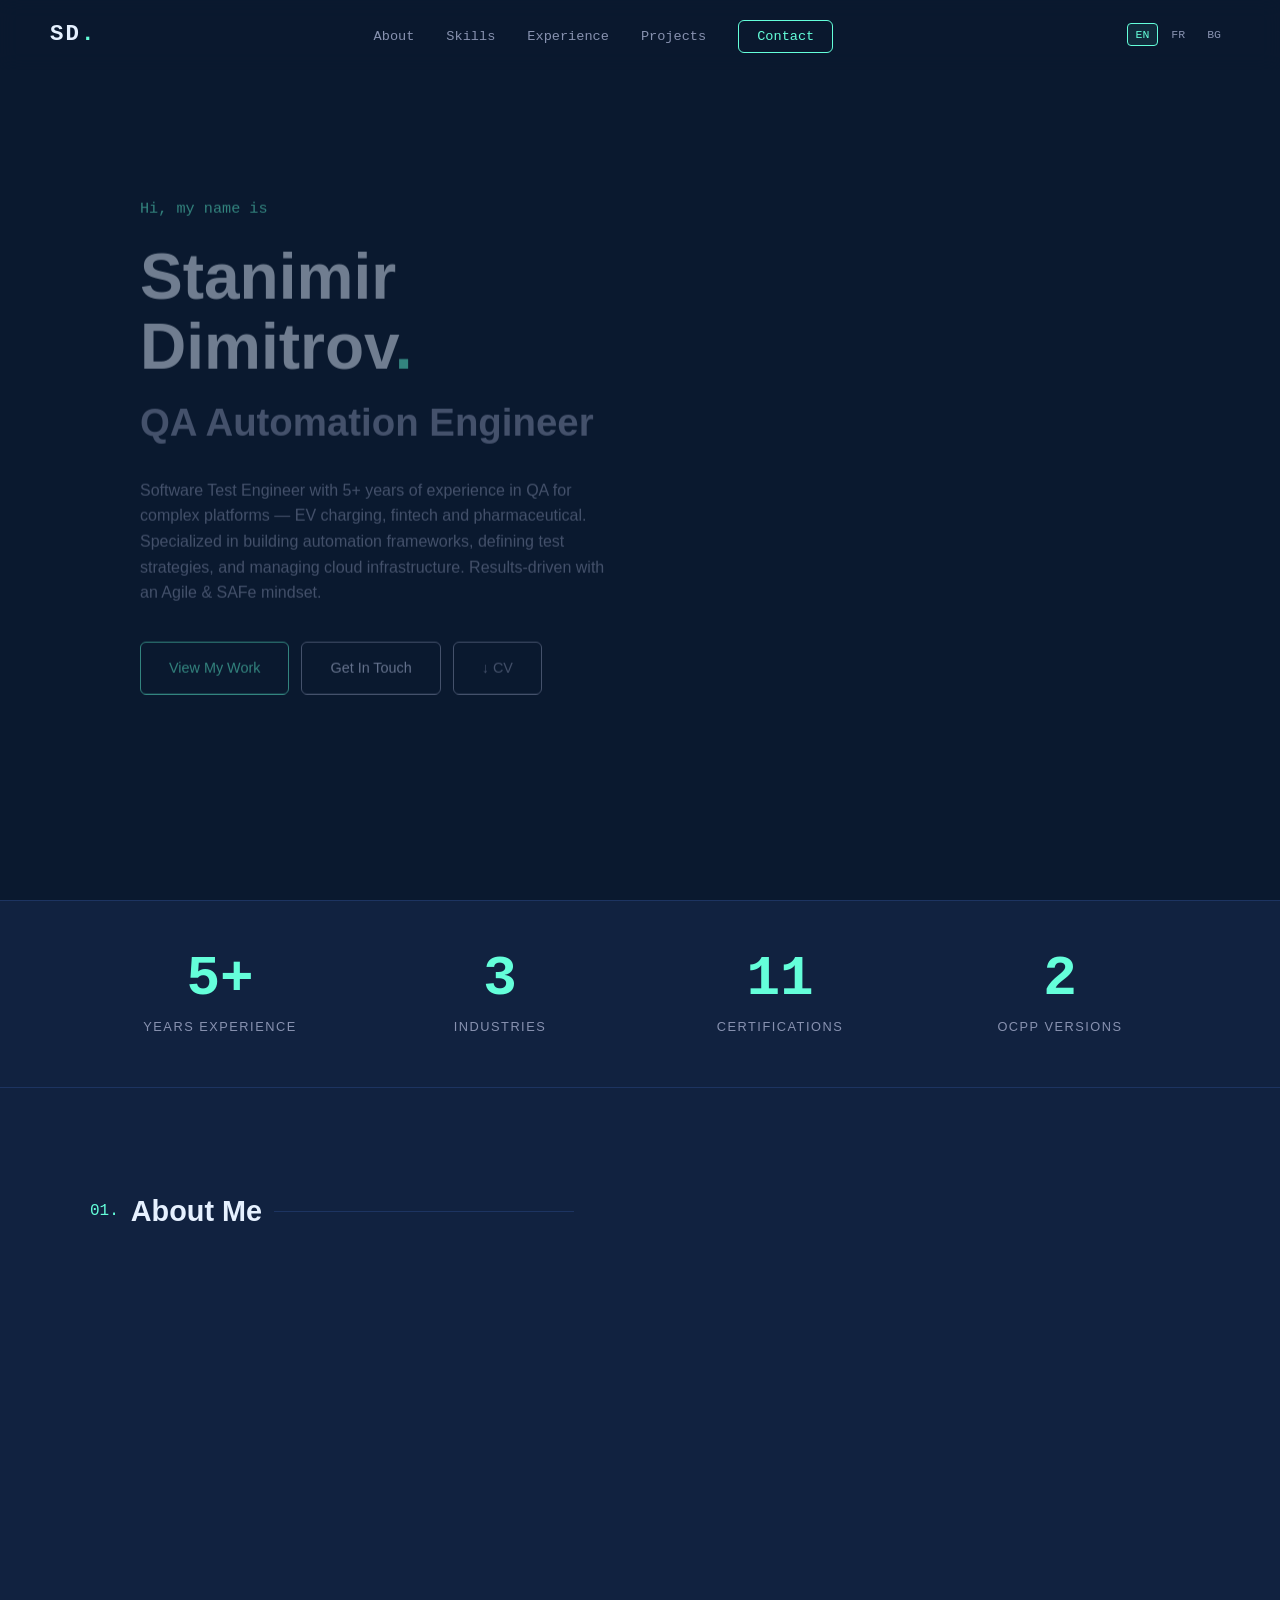
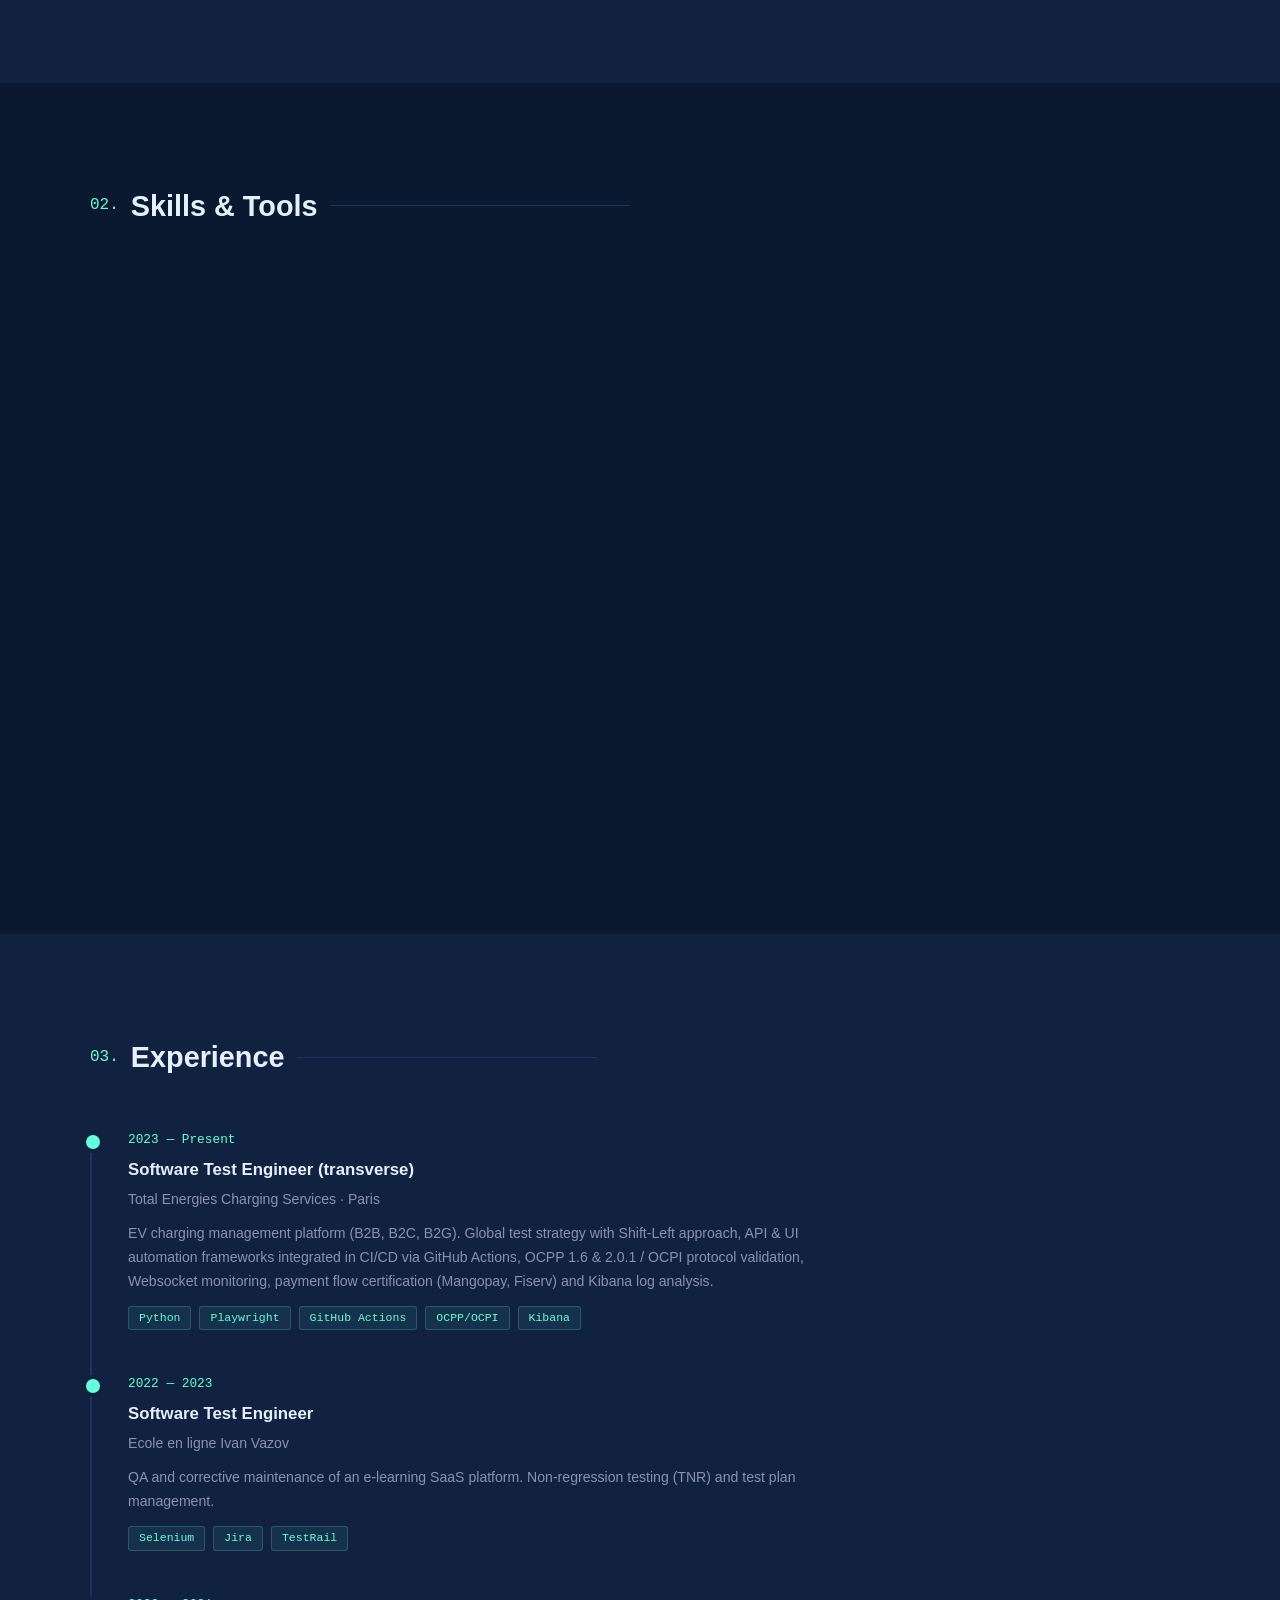
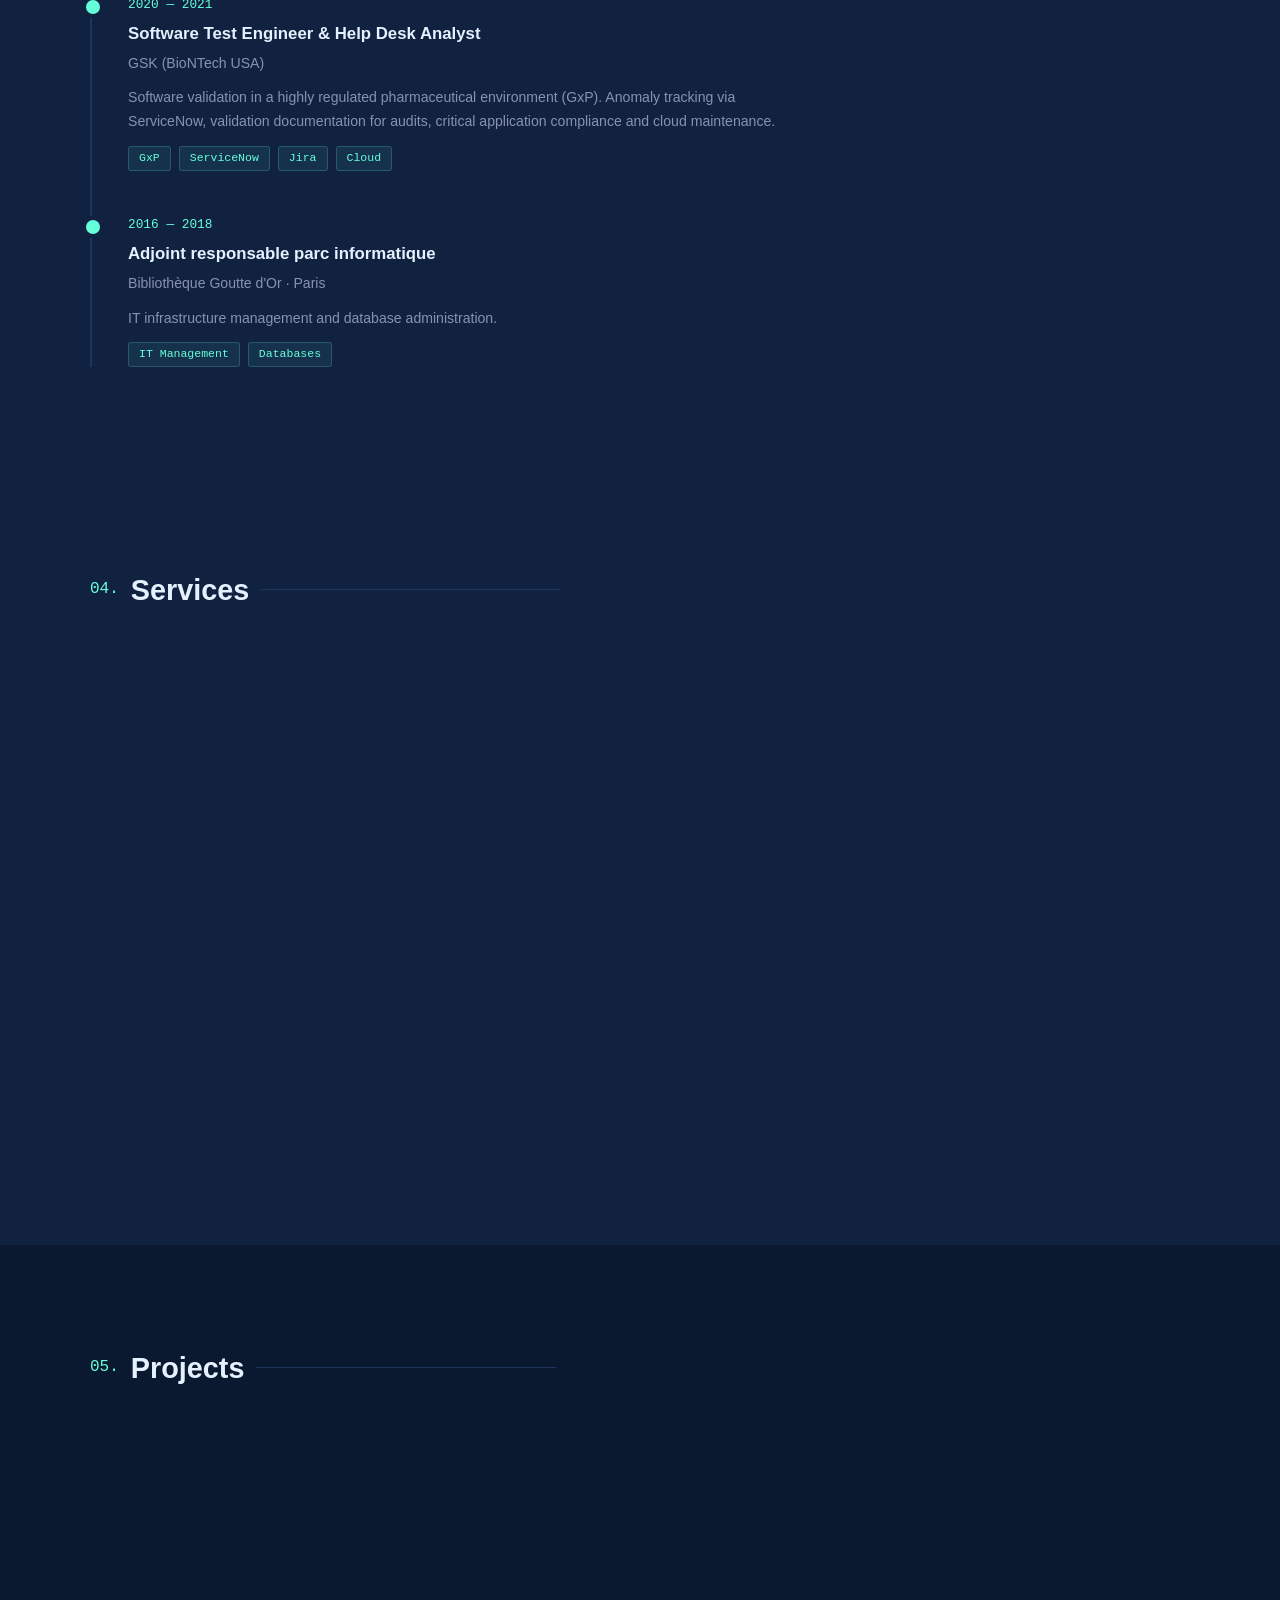
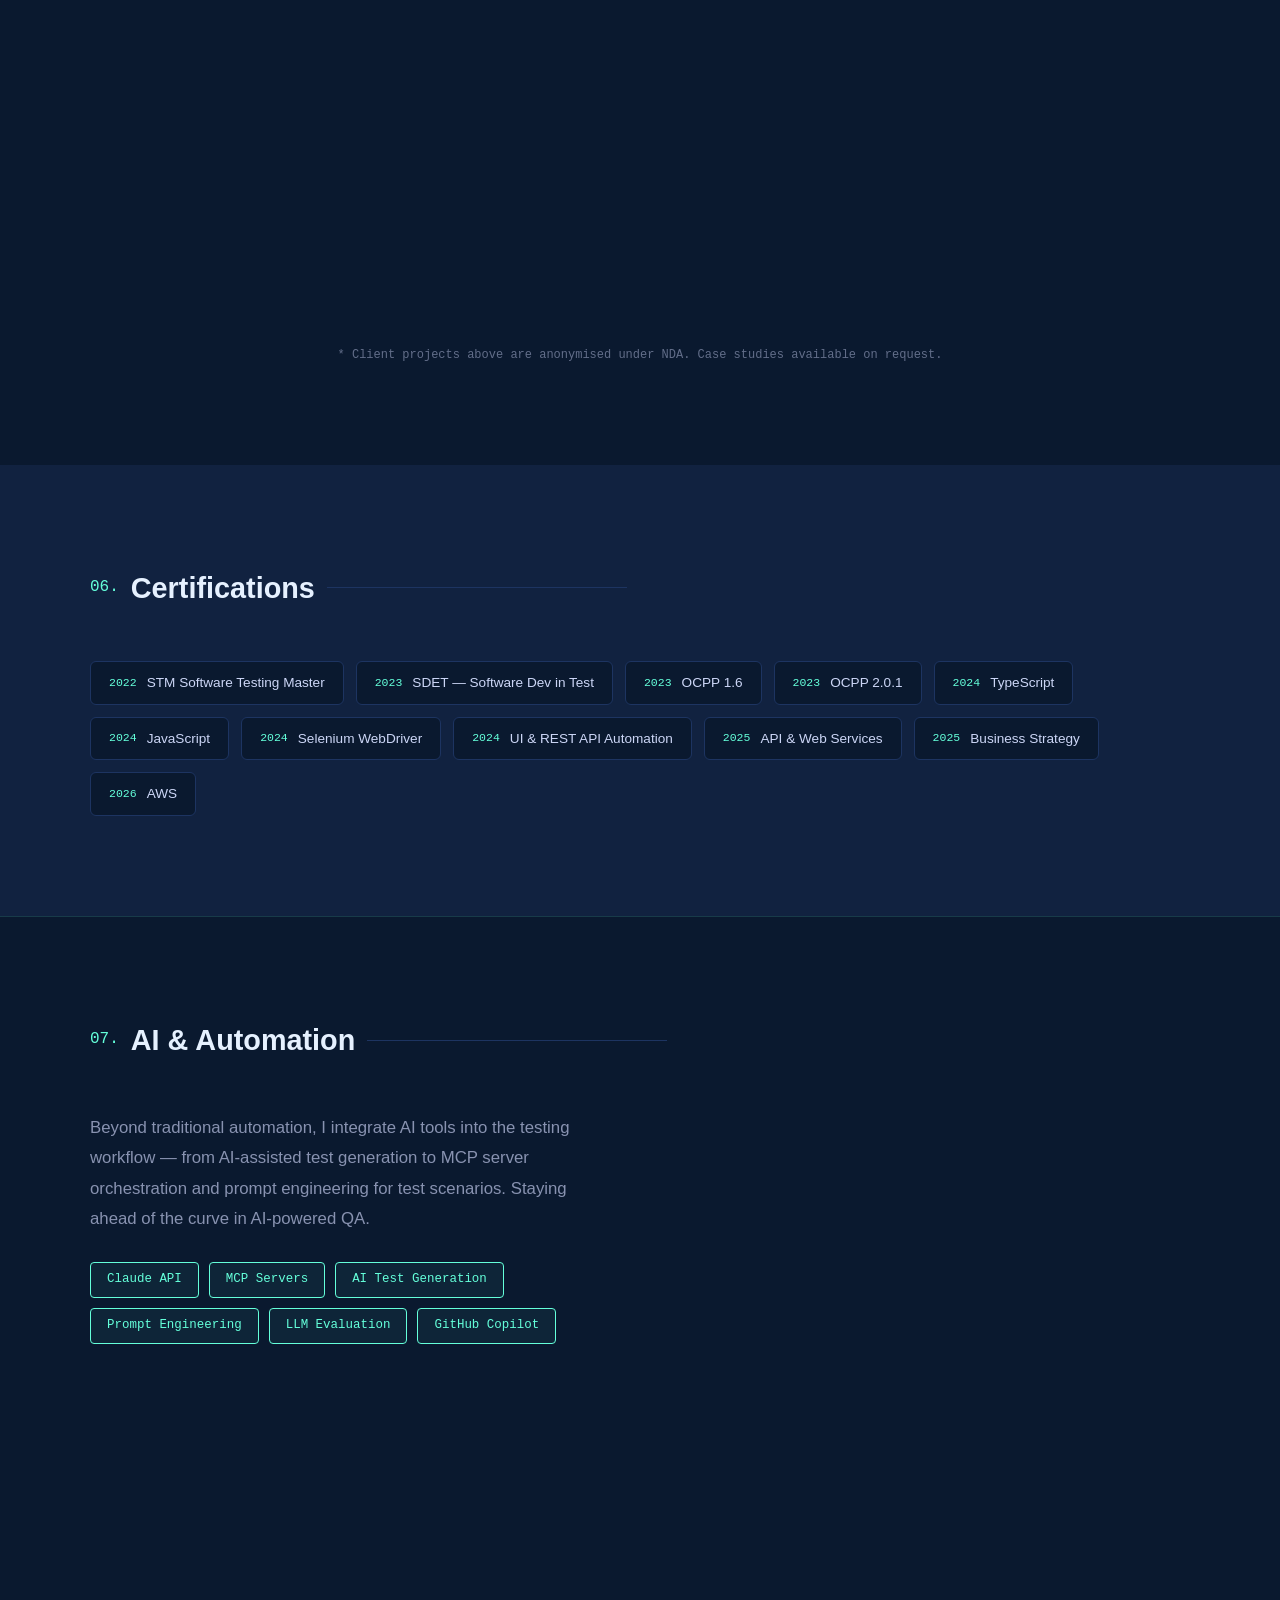
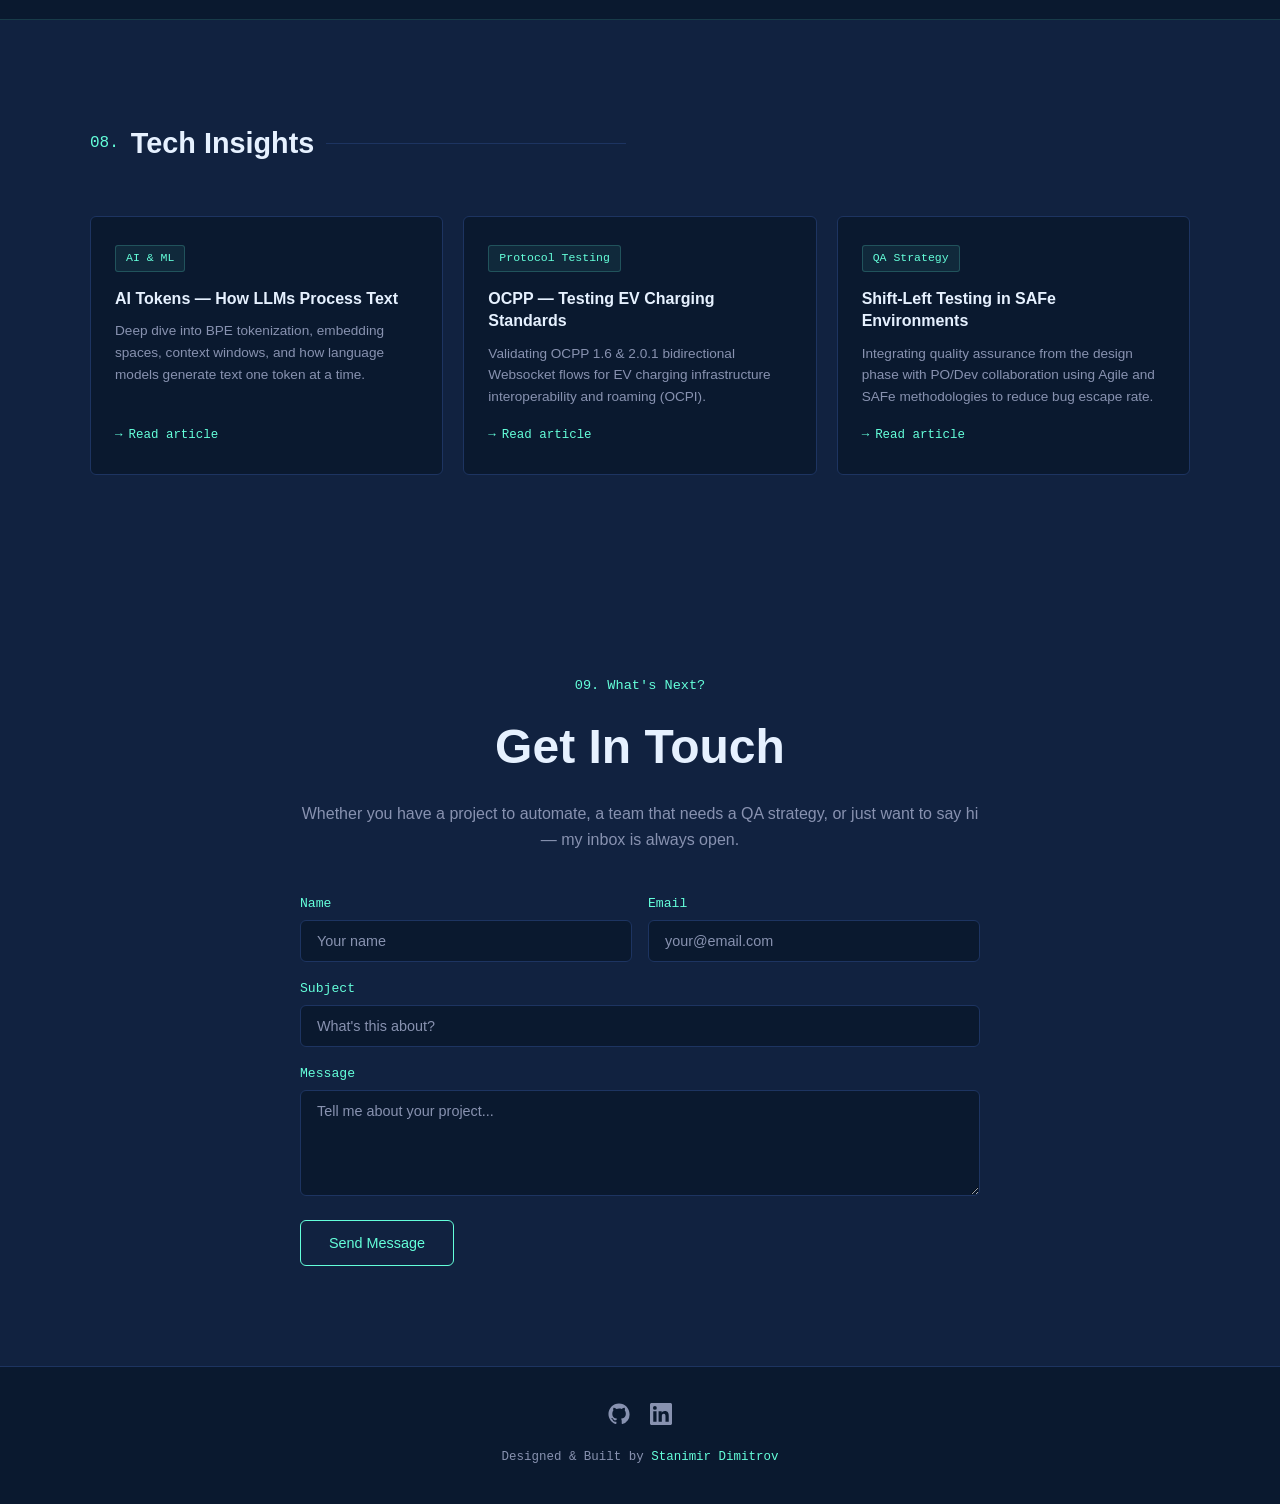
==== commit e931b782: "Add 3 full articles + fix AI section alignment + live article links" ====
--- a/index.html
+++ b/index.html
@@ -444,21 +444,21 @@
           <span class="article-tag" data-i18n="article1_tag">AI &amp; ML</span>
           <h3 class="article-title" data-i18n="article1_title">AI Tokens — How LLMs Process Text</h3>
           <p class="article-desc" data-i18n="article1_desc">Deep dive into BPE tokenization, embedding spaces, context windows, and how language models generate text one token at a time.</p>
-          <span class="article-read-more">→ <span data-i18n="coming_soon">Coming soon</span></span>
+          <a href="articles/ai-tokens.html" class="article-read-more">→ <span data-i18n="read_article">Read article</span></a>
         </div>
 
         <div class="article-card">
           <span class="article-tag" data-i18n="article2_tag">Protocol Testing</span>
           <h3 class="article-title" data-i18n="article2_title">OCPP — Testing EV Charging Standards</h3>
           <p class="article-desc" data-i18n="article2_desc">Validating OCPP 1.6 &amp; 2.0.1 bidirectional Websocket flows for EV charging infrastructure interoperability and roaming (OCPI).</p>
-          <span class="article-read-more">→ <span data-i18n="coming_soon">Coming soon</span></span>
+          <a href="articles/ocpp-testing.html" class="article-read-more">→ <span data-i18n="read_article">Read article</span></a>
         </div>
 
         <div class="article-card">
           <span class="article-tag" data-i18n="article3_tag">QA Strategy</span>
           <h3 class="article-title" data-i18n="article3_title">Shift-Left Testing in SAFe Environments</h3>
           <p class="article-desc" data-i18n="article3_desc">Integrating quality assurance from the design phase with PO/Dev collaboration using Agile and SAFe methodologies to reduce bug escape rate.</p>
-          <span class="article-read-more">→ <span data-i18n="coming_soon">Coming soon</span></span>
+          <a href="articles/shift-left-safe.html" class="article-read-more">→ <span data-i18n="read_article">Read article</span></a>
         </div>
 
       </div>
--- a/style.css
+++ b/style.css
@@ -715,8 +715,9 @@
   display: grid;
   grid-template-columns: 1fr 1fr;
   gap: 60px;
-  align-items: center;
-}
+  align-items: start;
+}
+.ai-text { text-align: left; }
 .ai-tagline {
   font-size: 1.05rem;
   color: var(--muted);
@@ -794,9 +795,181 @@
   gap: 6px;
   margin-top: 18px;
   font-size: 0.78rem;
-  color: var(--muted);
-  font-family: 'Fira Code', monospace;
-  font-style: italic;
+  color: var(--accent);
+  font-family: 'Fira Code', monospace;
+  text-decoration: none;
+  transition: var(--transition);
+}
+.article-read-more:hover { opacity: 0.75; }
+
+/* ── ARTICLE PAGES ────────────────────────────────────── */
+.article-nav-back {
+  color: var(--muted);
+  font-family: 'Fira Code', monospace;
+  font-size: 0.82rem;
+  text-decoration: none;
+  transition: var(--transition);
+}
+.article-nav-back:hover { color: var(--accent); }
+
+.article-main {
+  padding-top: var(--nav-h);
+  min-height: 100vh;
+}
+
+.article-page {
+  max-width: 760px;
+  margin: 0 auto;
+  padding: 60px 50px 80px;
+}
+
+.article-header {
+  margin-bottom: 48px;
+  padding-bottom: 32px;
+  border-bottom: 1px solid var(--bg3);
+}
+
+.article-category {
+  font-family: 'Fira Code', monospace;
+  font-size: 0.72rem;
+  color: var(--accent);
+  background: rgba(100,255,218,0.07);
+  border: 1px solid rgba(100,255,218,0.2);
+  padding: 3px 10px;
+  border-radius: 3px;
+  display: inline-block;
+  margin-bottom: 20px;
+}
+
+.article-h1 {
+  font-size: clamp(1.8rem, 3vw, 2.4rem);
+  color: var(--white);
+  font-weight: 700;
+  line-height: 1.2;
+  margin-bottom: 16px;
+}
+
+.article-meta {
+  font-family: 'Fira Code', monospace;
+  font-size: 0.78rem;
+  color: var(--muted);
+  display: flex;
+  gap: 20px;
+  flex-wrap: wrap;
+  margin-top: 12px;
+}
+
+.article-lead {
+  margin-top: 24px;
+  font-size: 1.05rem;
+  color: var(--text);
+  line-height: 1.8;
+  border-left: 3px solid var(--accent);
+  padding-left: 20px;
+}
+
+.article-body h2 {
+  font-size: 1.4rem;
+  color: var(--white);
+  margin: 44px 0 16px;
+}
+
+.article-body h3 {
+  font-size: 1.05rem;
+  color: var(--white);
+  margin: 28px 0 12px;
+}
+
+.article-body p {
+  color: var(--muted);
+  line-height: 1.8;
+  margin-bottom: 16px;
+}
+
+.article-body ul, .article-body ol {
+  color: var(--muted);
+  padding-left: 24px;
+  margin-bottom: 16px;
+}
+
+.article-body li { margin-bottom: 8px; line-height: 1.7; }
+
+.article-body code {
+  font-family: 'Fira Code', monospace;
+  background: var(--bg2);
+  padding: 2px 8px;
+  border-radius: 3px;
+  font-size: 0.88em;
+  color: var(--accent);
+}
+
+.article-body pre {
+  background: var(--bg2);
+  border: 1px solid var(--bg3);
+  border-radius: var(--radius);
+  padding: 22px 24px;
+  margin: 20px 0;
+  overflow-x: auto;
+  font-family: 'Fira Code', monospace;
+  font-size: 0.83rem;
+  line-height: 1.7;
+  color: #a8b2d8;
+}
+
+.article-body pre code { background: none; padding: 0; color: inherit; font-size: inherit; }
+
+.article-callout {
+  background: rgba(100,255,218,0.06);
+  border: 1px solid rgba(100,255,218,0.2);
+  border-radius: var(--radius);
+  padding: 20px 24px;
+  margin: 24px 0;
+}
+
+.article-callout p { margin: 0; color: var(--text); }
+
+.article-table {
+  width: 100%;
+  border-collapse: collapse;
+  margin: 24px 0;
+  font-size: 0.88rem;
+}
+
+.article-table th {
+  text-align: left;
+  padding: 12px 16px;
+  background: var(--bg2);
+  color: var(--white);
+  font-weight: 600;
+  border-bottom: 2px solid var(--bg3);
+}
+
+.article-table td {
+  padding: 10px 16px;
+  color: var(--muted);
+  border-bottom: 1px solid var(--bg3);
+}
+
+.article-table tr:hover td { background: rgba(255,255,255,0.02); }
+
+.article-footer {
+  margin-top: 60px;
+  padding-top: 32px;
+  border-top: 1px solid var(--bg3);
+  display: flex;
+  justify-content: space-between;
+  align-items: center;
+  flex-wrap: wrap;
+  gap: 12px;
+}
+
+.article-body strong { color: var(--white); font-weight: 600; }
+
+@media (max-width: 600px) {
+  .article-page { padding: 40px 24px 60px; }
+  .article-h1 { font-size: 1.6rem; }
+  .article-table { font-size: 0.78rem; }
+  .article-table th, .article-table td { padding: 8px 10px; }
 }
 
 /* ── LANGUAGE SWITCHER ──────────────────────────────────── */
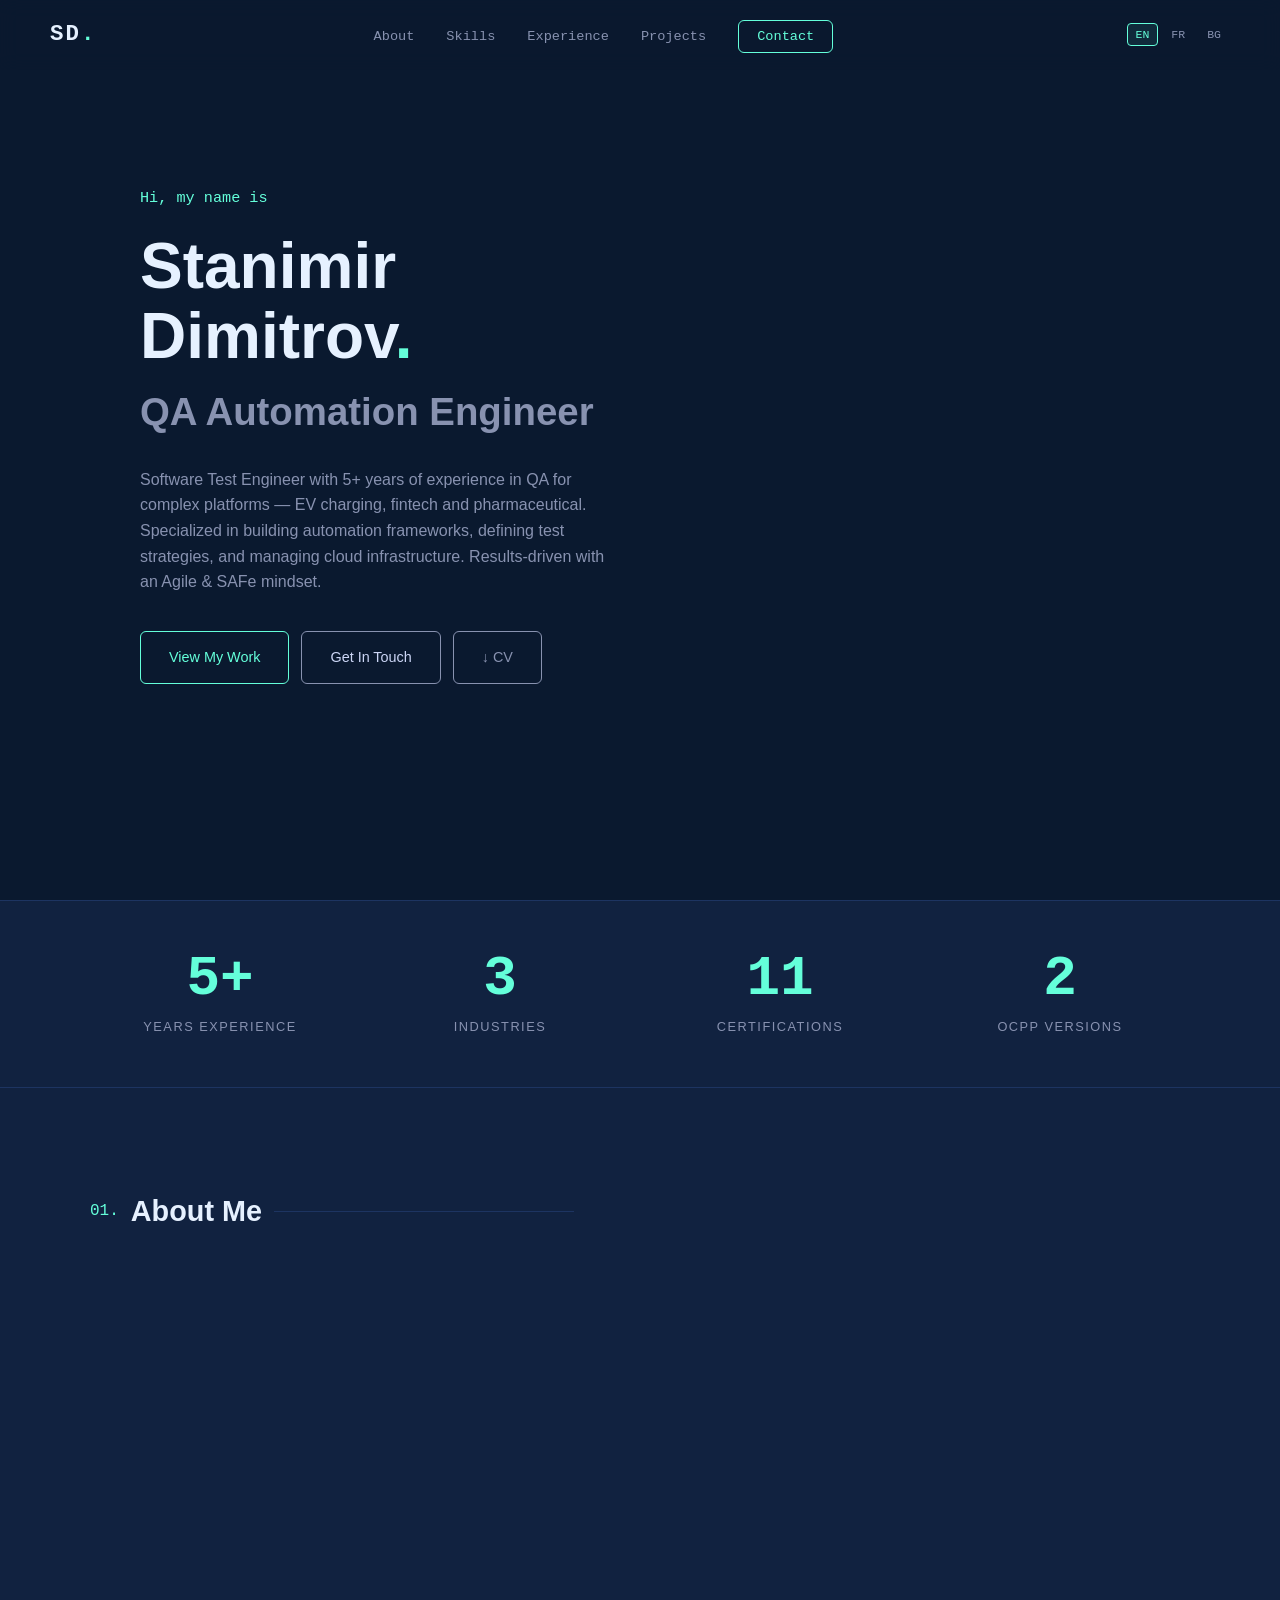
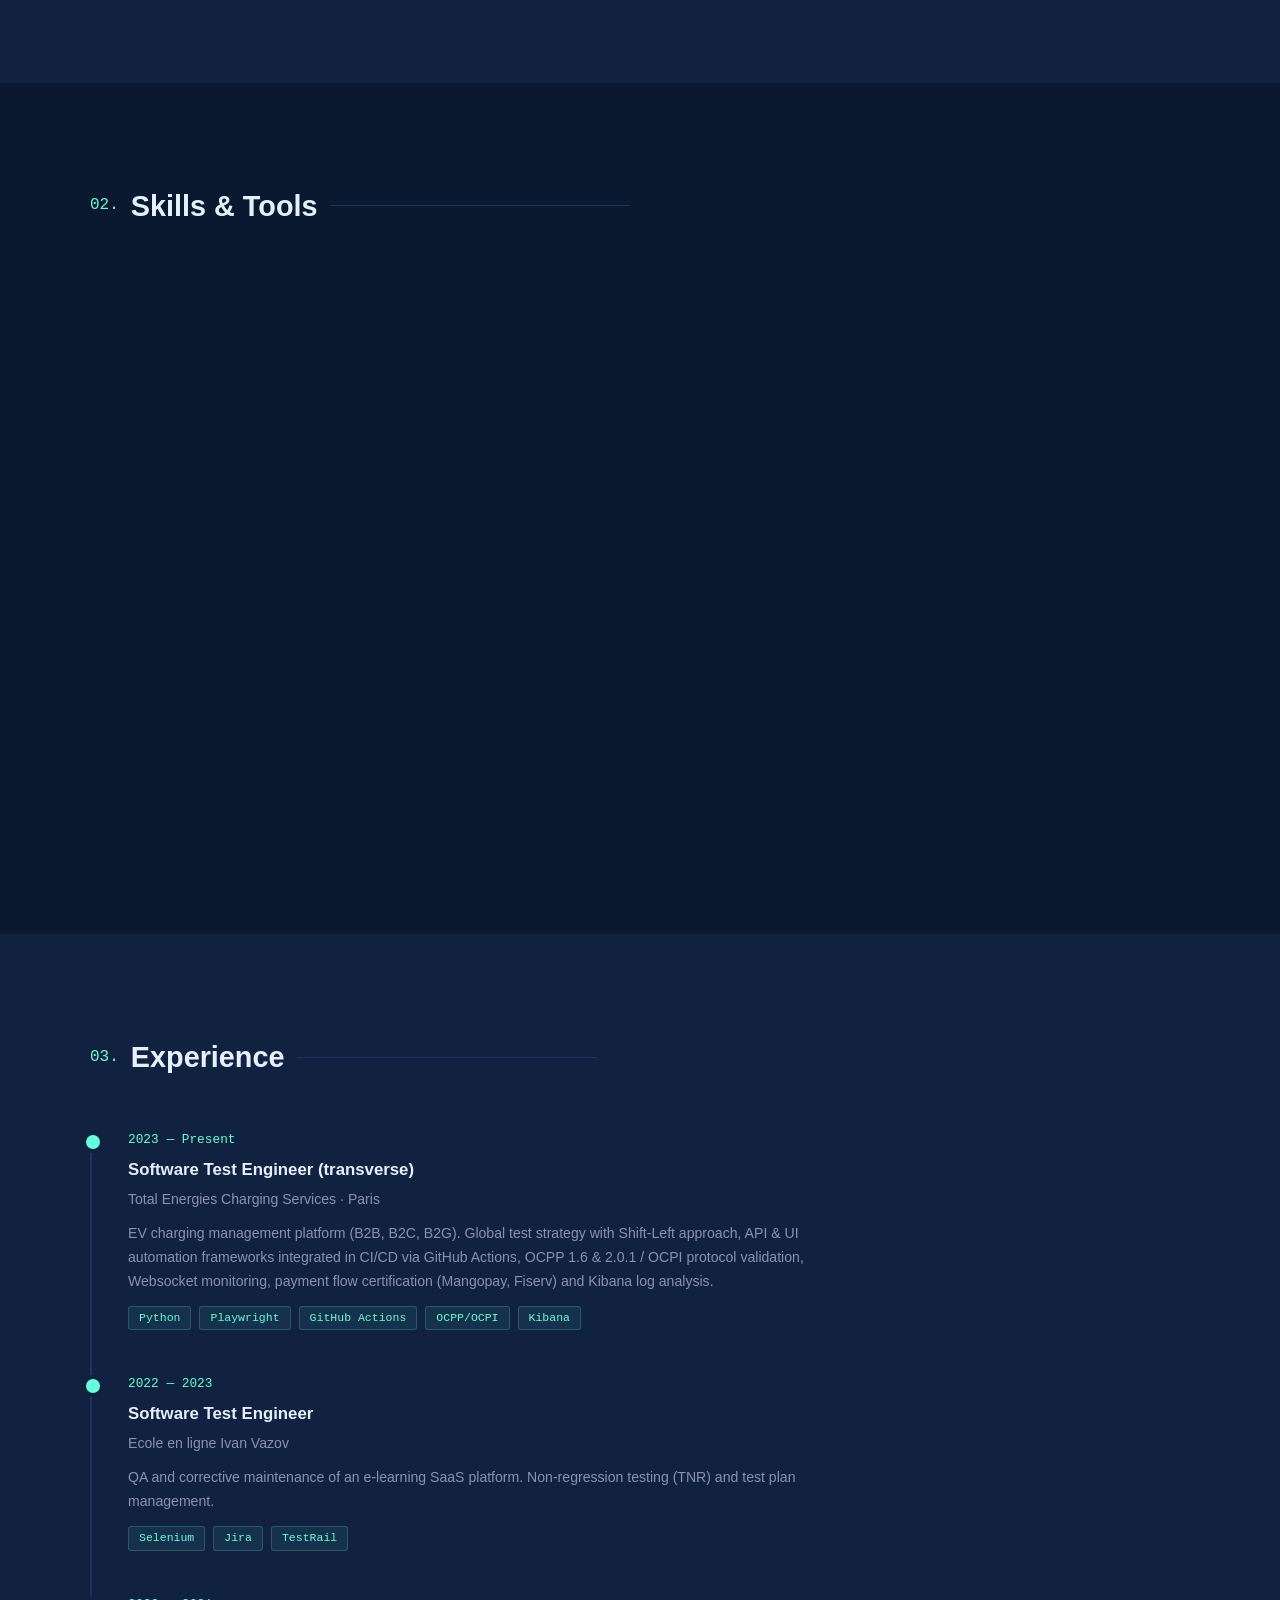
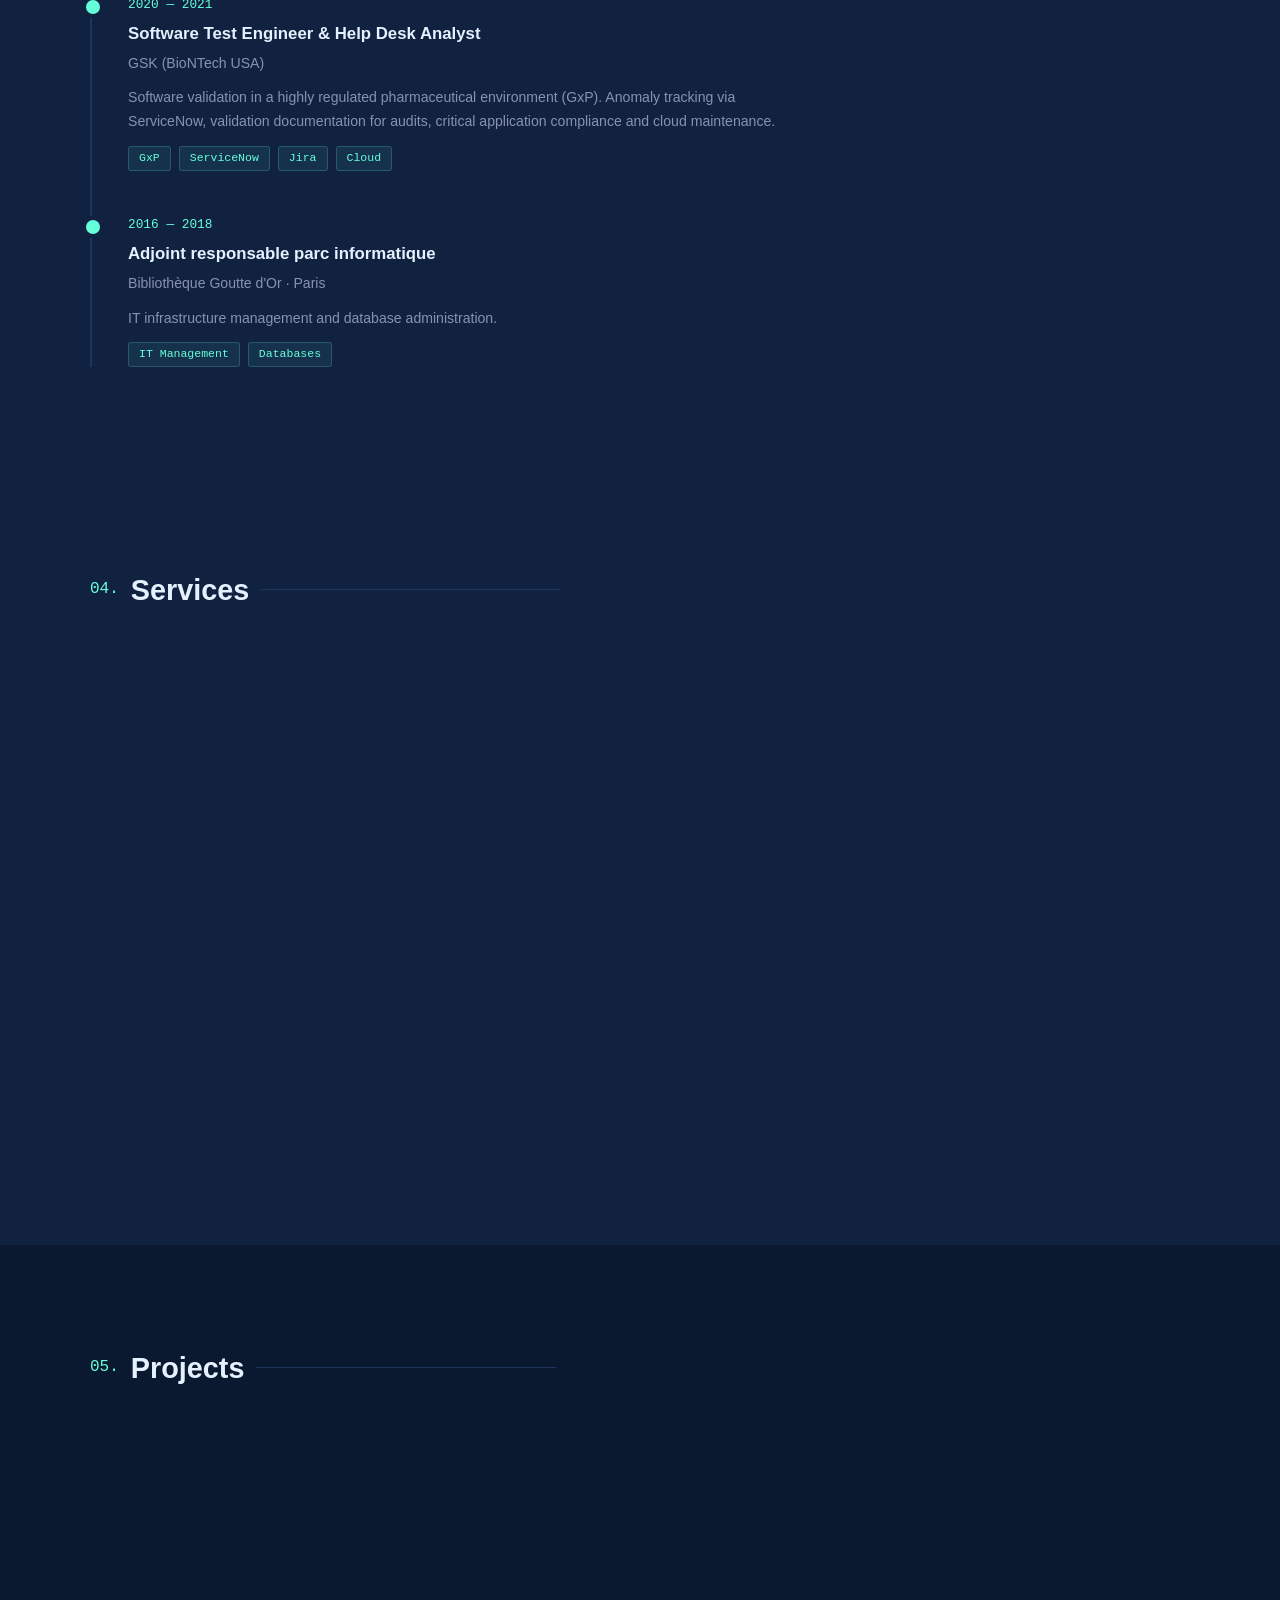
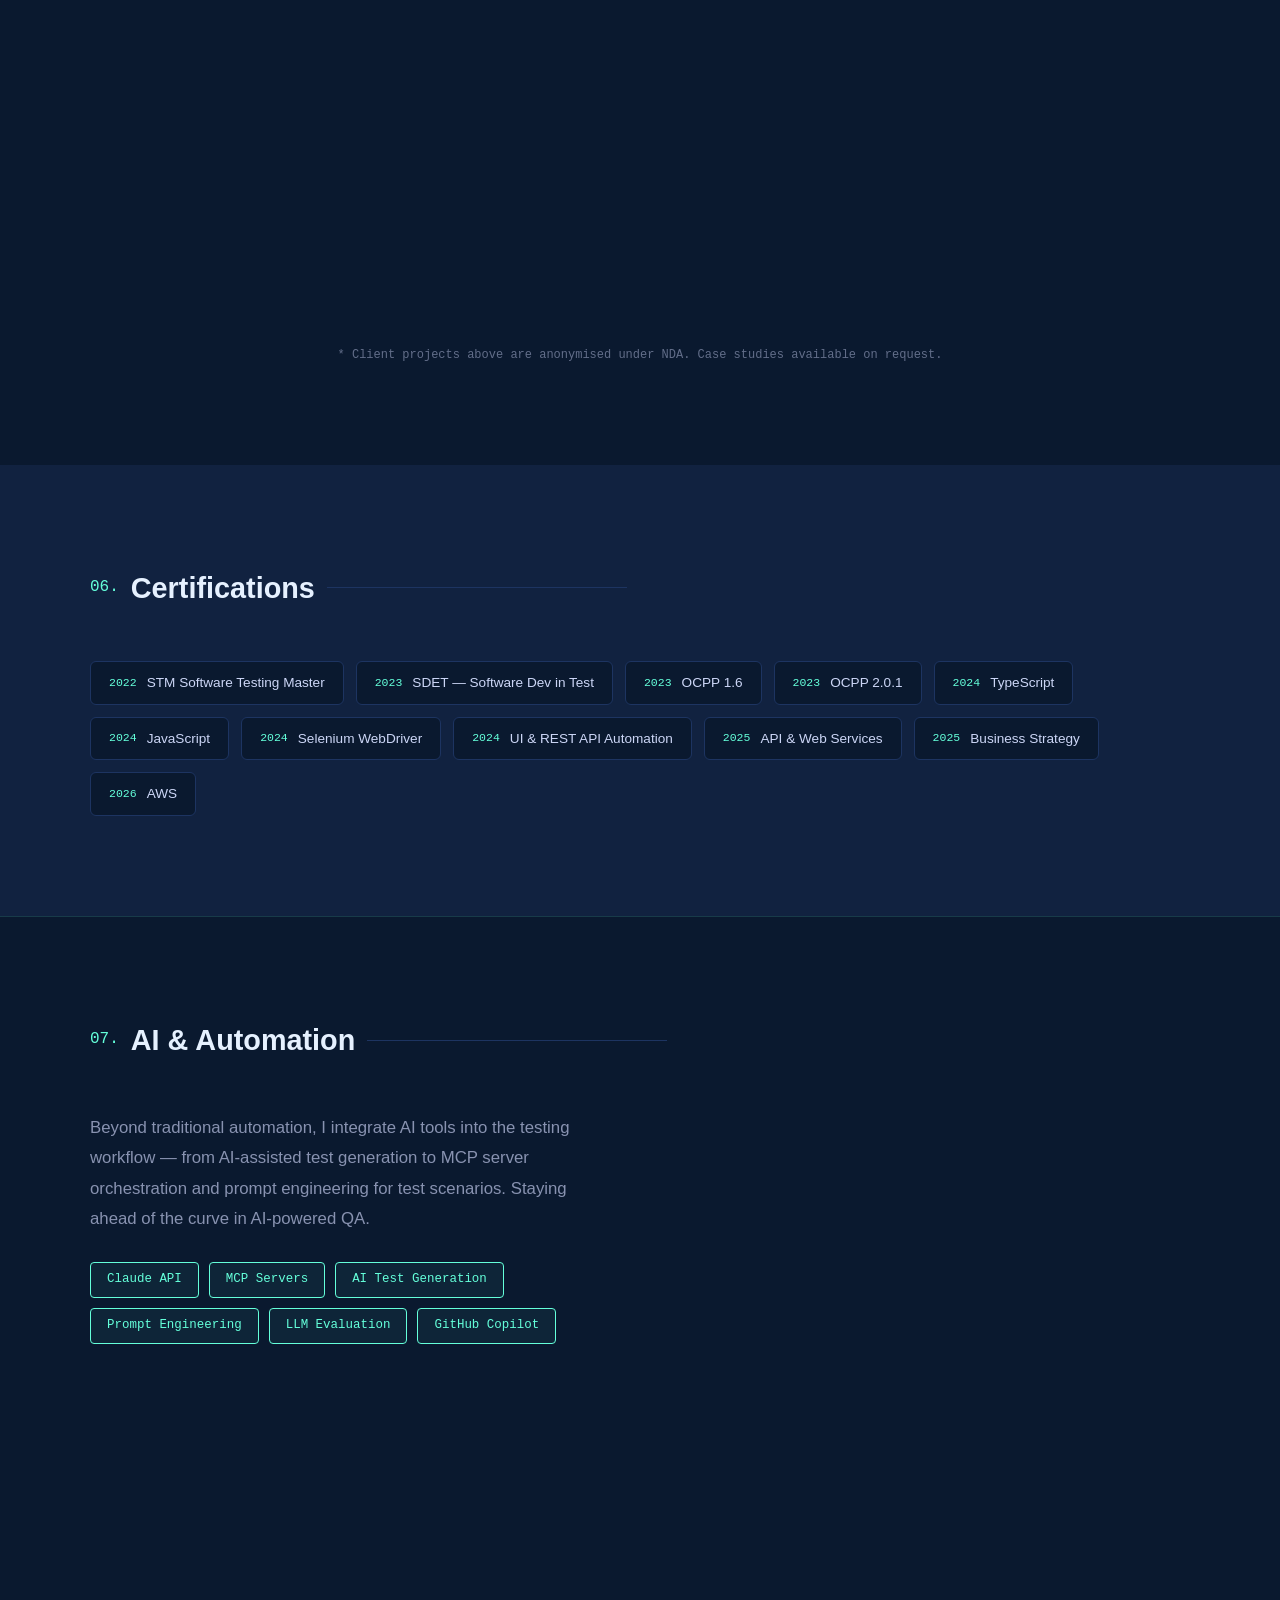
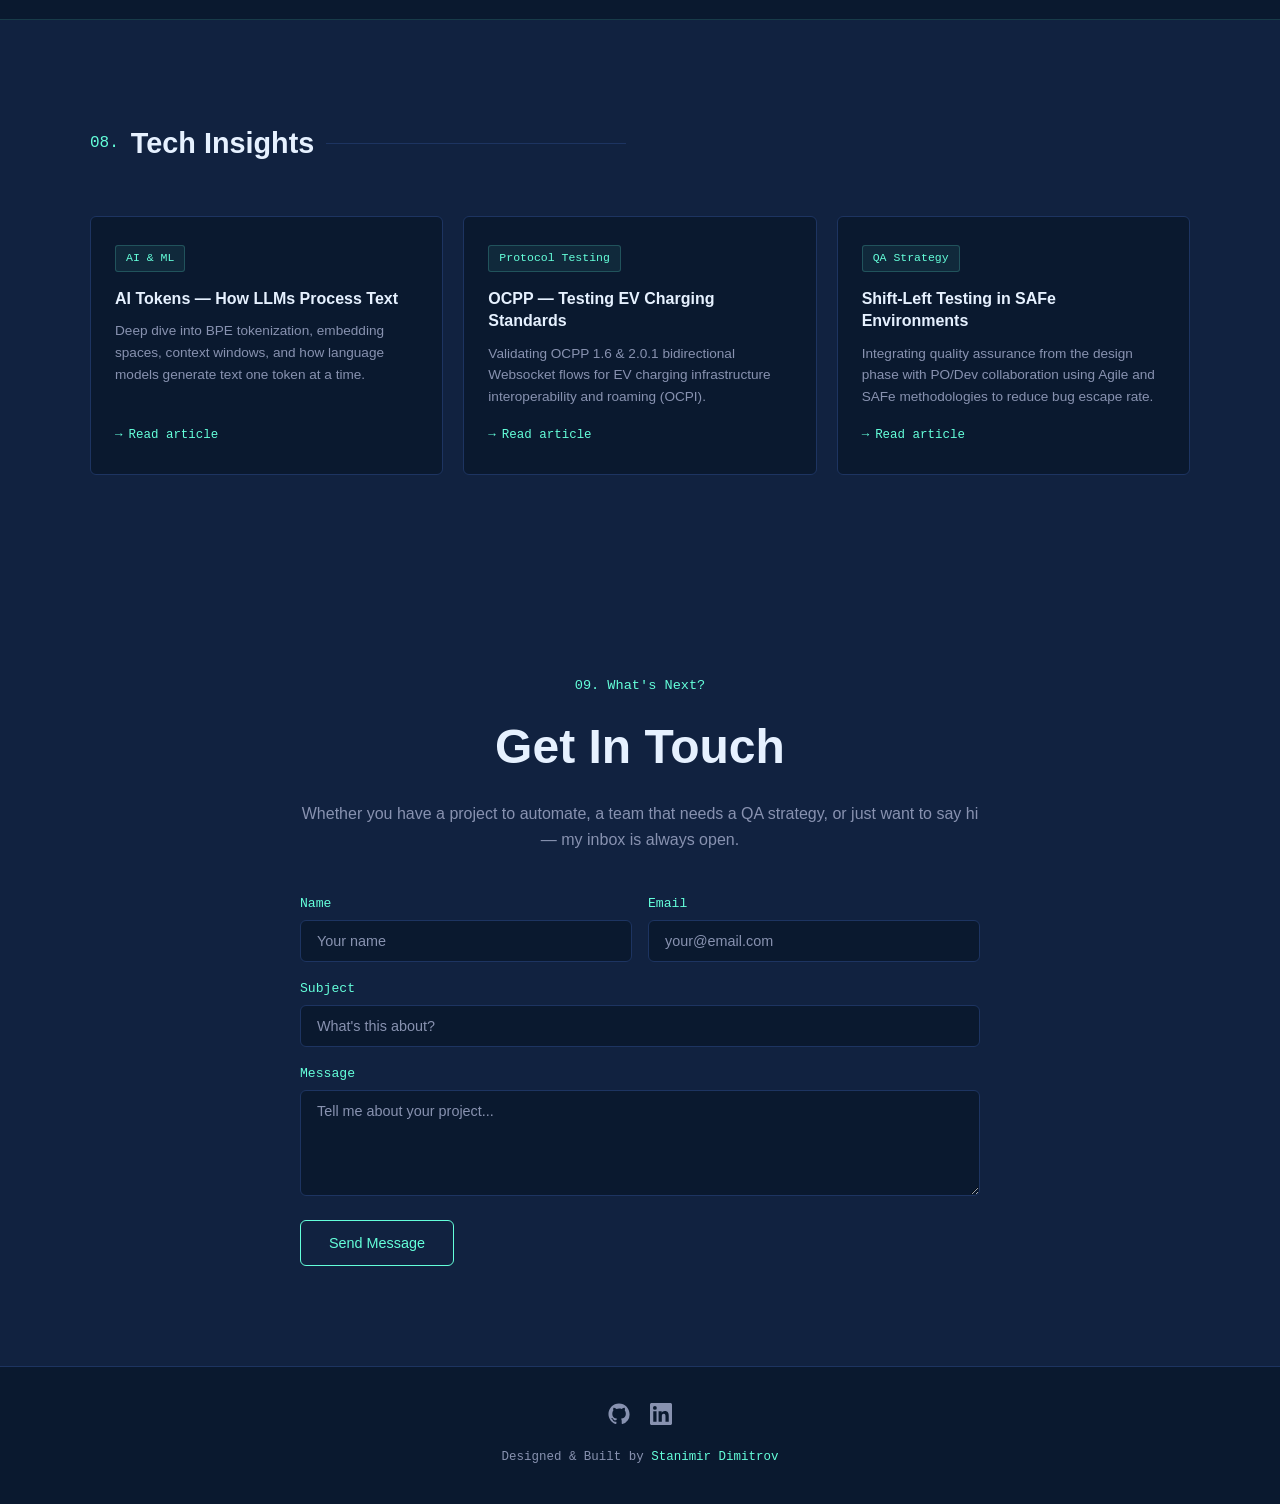
==== commit f72b3355: "Final review: responsive fixes, article table overflow, meta tags, mobile polish" ====
--- a/index.html
+++ b/index.html
@@ -3,6 +3,11 @@
 <head>
   <meta charset="UTF-8" />
   <meta name="viewport" content="width=device-width, initial-scale=1.0" />
+  <meta name="description" content="Stanimir Dimitrov — Software Test Engineer in Paris. QA automation expert in EV charging (OCPP/OCPI), fintech and pharmaceutical (GxP). Shift-Left, SAFe, Python, Playwright, GitHub Actions." />
+  <meta property="og:title" content="Stanimir Dimitrov | Software Test Engineer" />
+  <meta property="og:description" content="5+ years QA expertise. OCPP 1.6 & 2.0.1 certified. 11 certifications." />
+  <meta property="og:url" content="https://standimitrov.github.io/portfolio/" />
+  <meta name="theme-color" content="#0a192f" />
   <meta http-equiv="Content-Security-Policy" content="default-src 'self'; script-src 'self'; style-src 'self' https://fonts.googleapis.com; font-src https://fonts.gstatic.com; img-src 'self' data:; connect-src 'self' https://formspree.io; object-src 'none'; base-uri 'self'; frame-ancestors 'none';" />
   <title>Stanimir Dimitrov | QA Automation Engineer</title>
   <link rel="stylesheet" href="style.css" />
--- a/style.css
+++ b/style.css
@@ -558,6 +558,9 @@
   .skills-grid    { grid-template-columns: repeat(2, 1fr); }
   .services-grid  { grid-template-columns: 1fr; }
   .projects-grid  { grid-template-columns: repeat(2, 1fr); }
+  .articles-grid  { grid-template-columns: repeat(2, 1fr); }
+  .ai-grid        { grid-template-columns: 1fr; }
+  .stats-grid     { grid-template-columns: repeat(2, 1fr); gap: 30px; }
   .form-row       { grid-template-columns: 1fr; }
 }
 
@@ -968,8 +971,9 @@
 @media (max-width: 600px) {
   .article-page { padding: 40px 24px 60px; }
   .article-h1 { font-size: 1.6rem; }
-  .article-table { font-size: 0.78rem; }
-  .article-table th, .article-table td { padding: 8px 10px; }
+  .article-table { display: block; overflow-x: auto; -webkit-overflow-scrolling: touch; }
+  .article-table th, .article-table td { padding: 8px 10px; white-space: nowrap; }
+  .article-body pre { font-size: 0.75rem; padding: 16px; }
 }
 
 /* ── LANGUAGE SWITCHER ──────────────────────────────────── */
@@ -1066,5 +1070,12 @@
 
   .skills-grid   { grid-template-columns: 1fr; }
   .projects-grid { grid-template-columns: 1fr; }
+  .articles-grid { grid-template-columns: 1fr; }
   .hero-name { font-size: 2rem; }
-}
+  .stat-number { font-size: 2.5rem; }
+  #stats { padding: 40px 20px; }
+  .hero-cta { flex-wrap: wrap; gap: 10px; }
+  .btn-cv { margin-left: 0; }
+  .timeline-item { padding: 0 0 36px 28px; }
+  .cert-badge { font-size: 0.78rem; padding: 8px 12px; }
+}
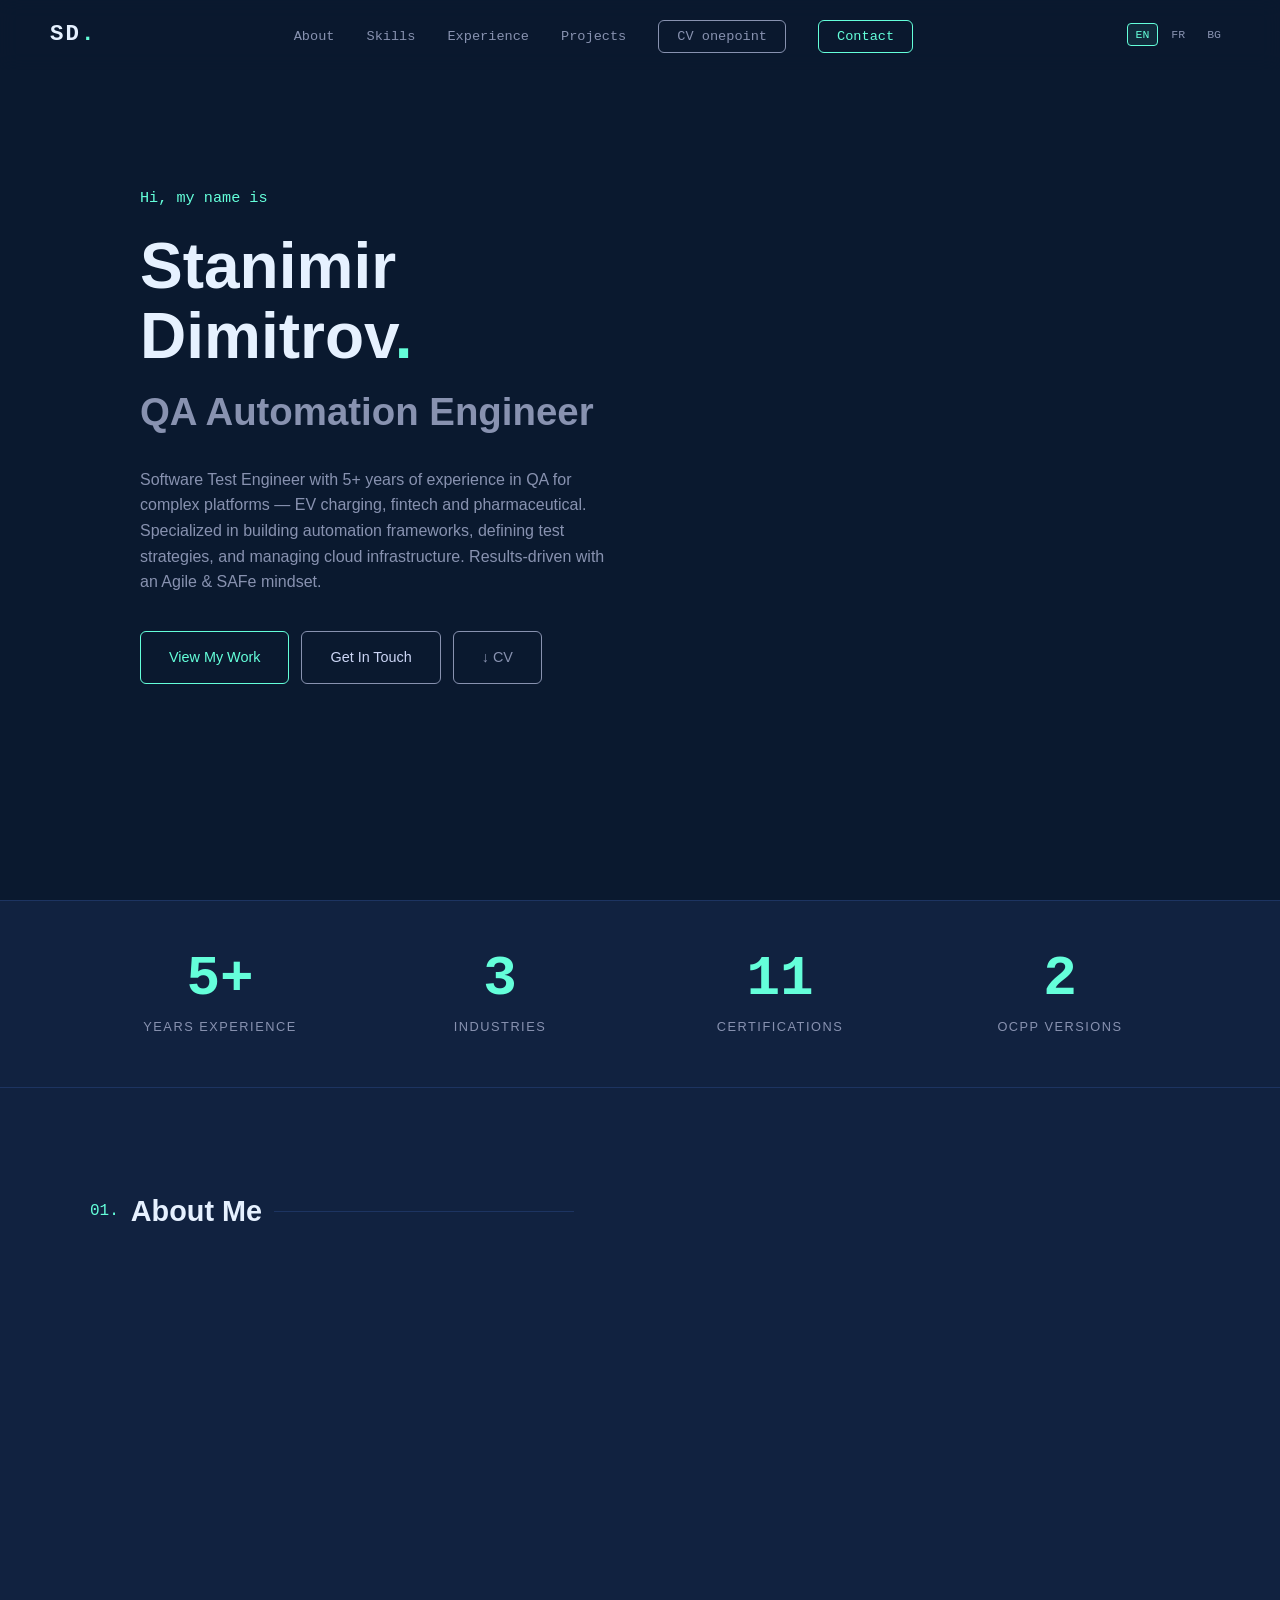
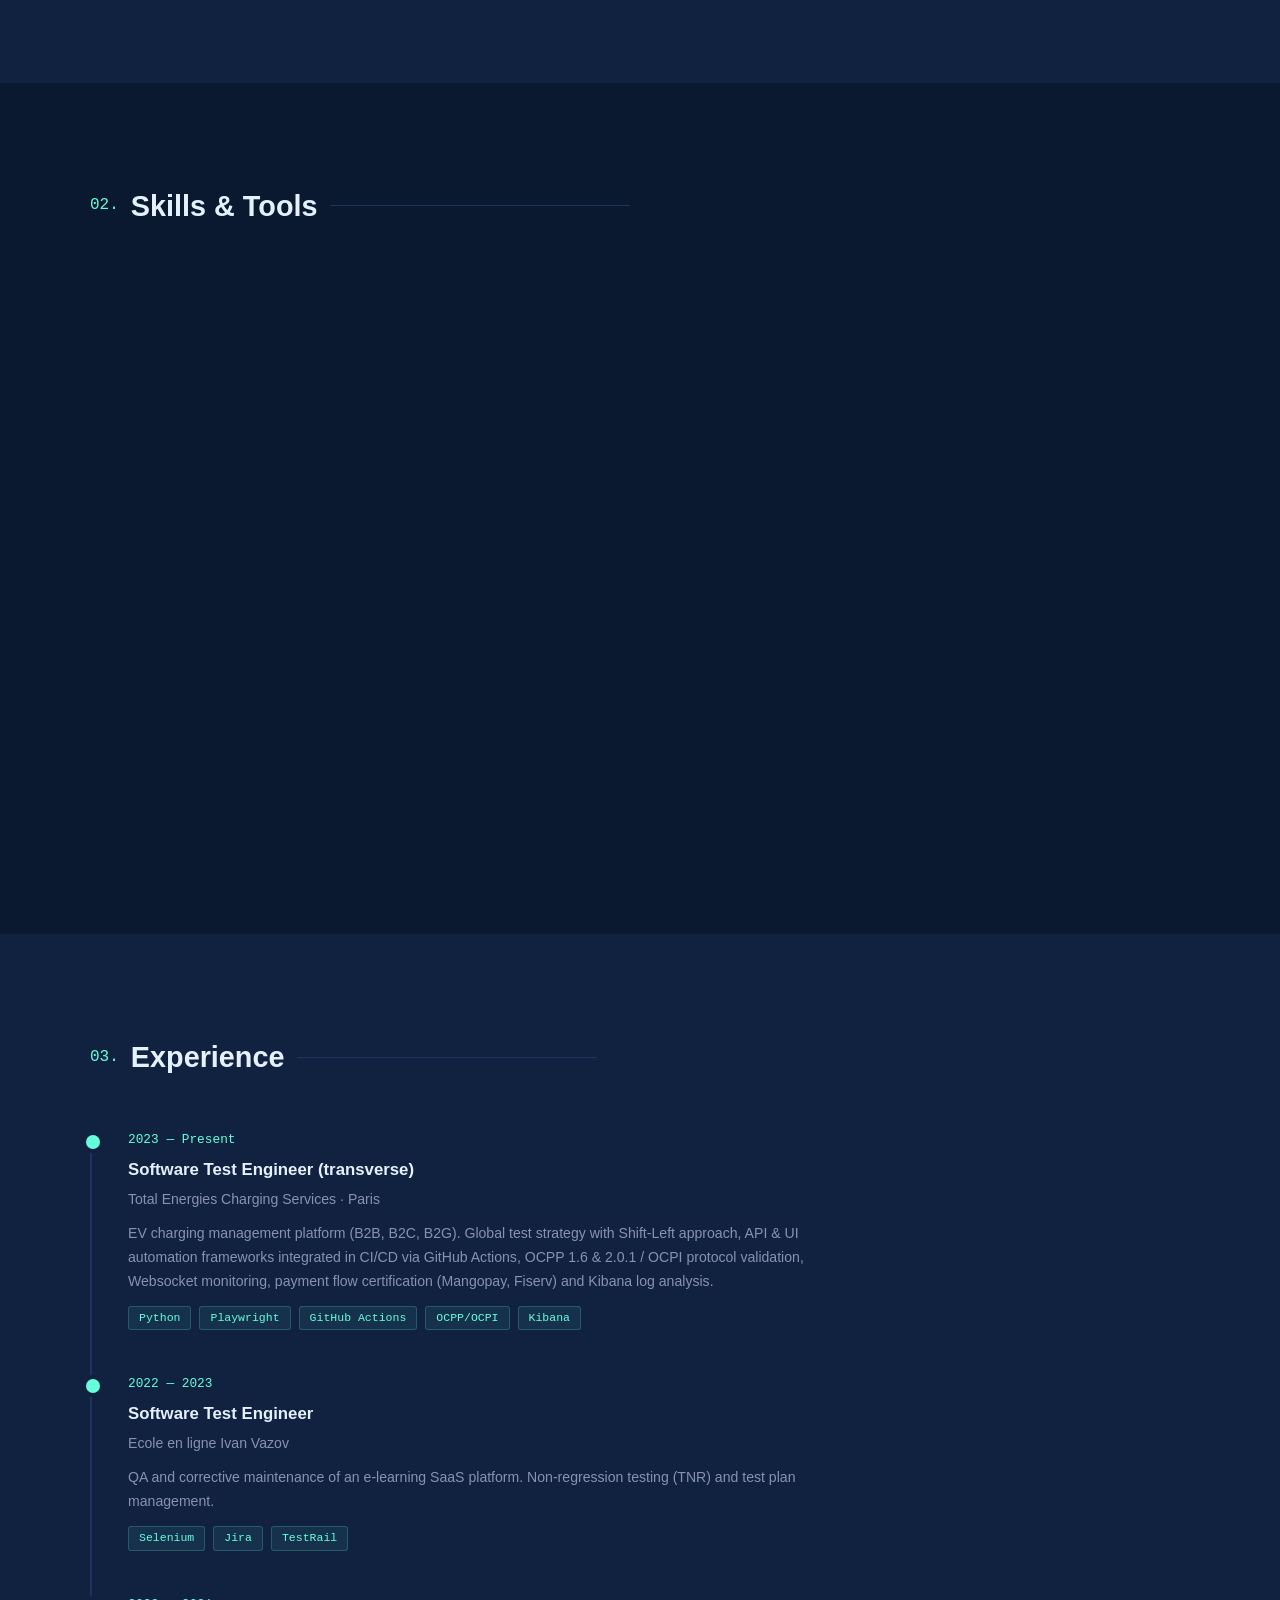
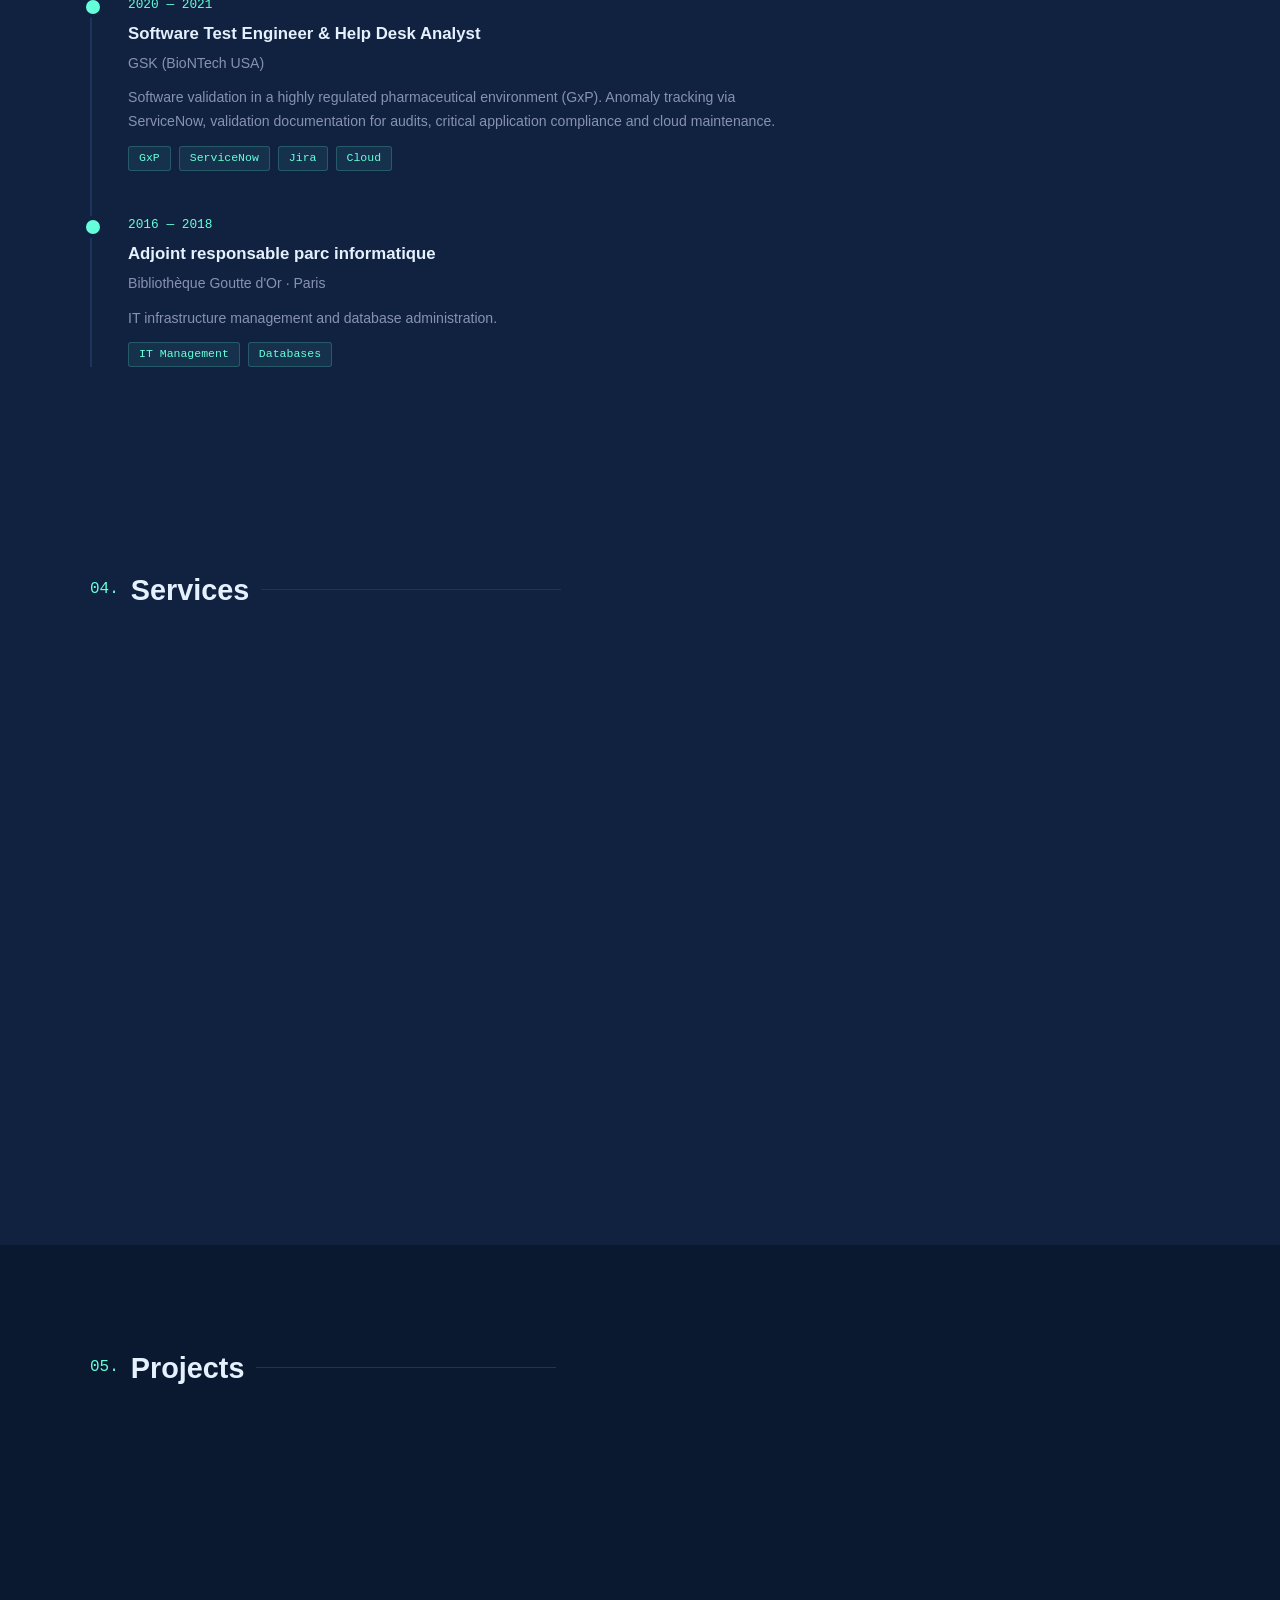
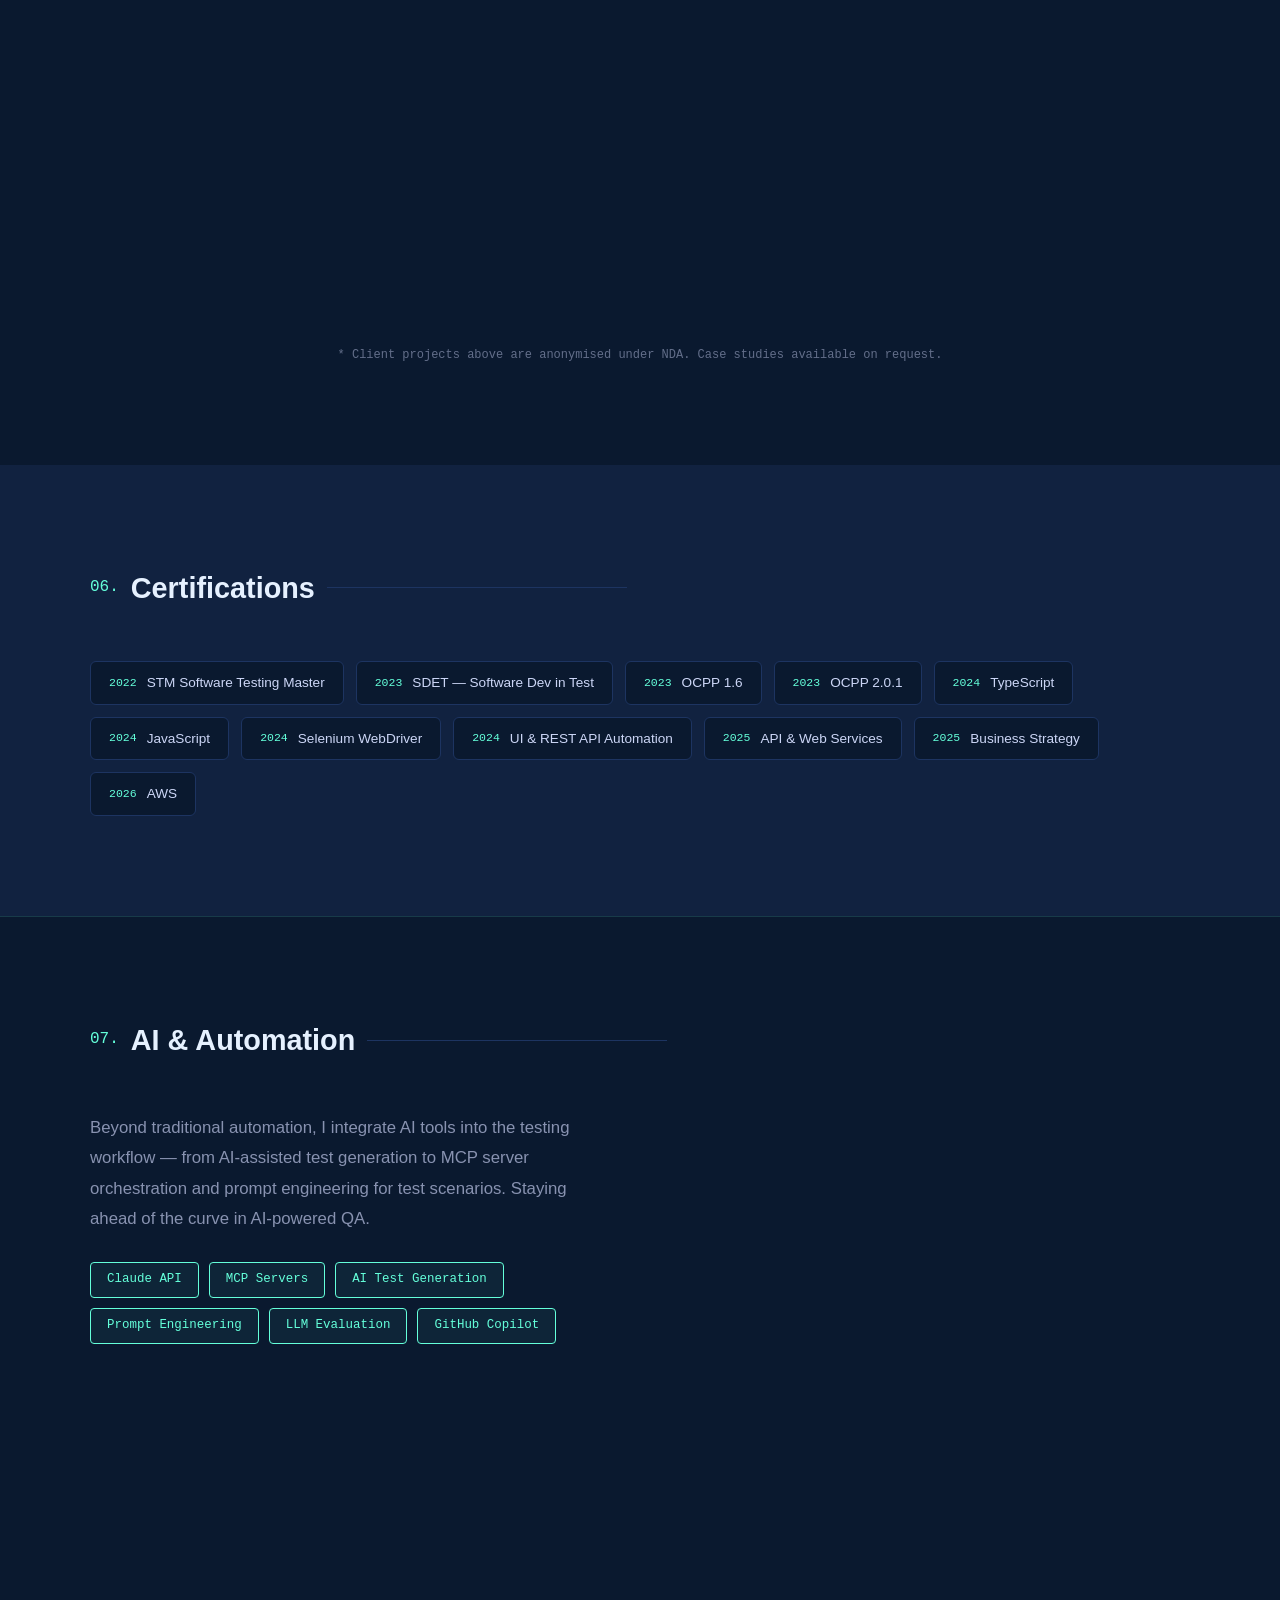
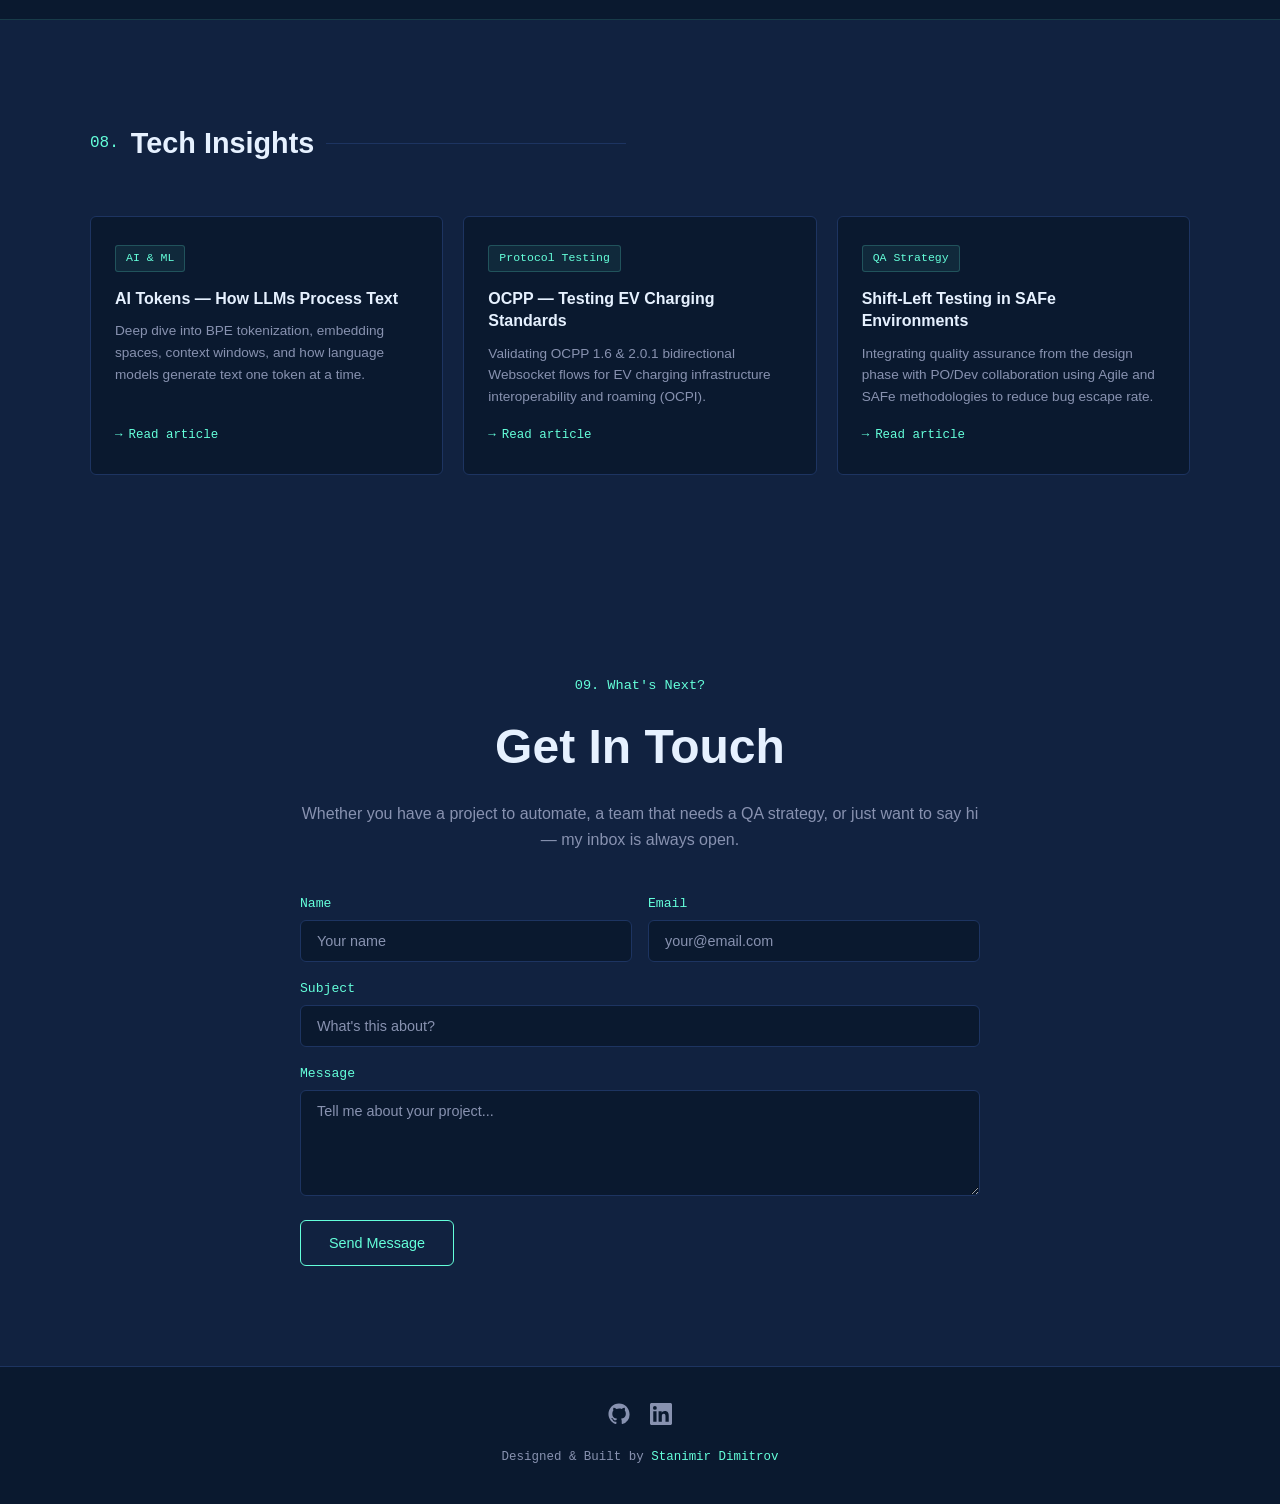
==== commit 1c6c07b0: "Add CV onepoint link to portfolio navigation" ====
--- a/index.html
+++ b/index.html
@@ -27,6 +27,7 @@
       <li><a href="#skills" data-i18n="nav_skills">Skills</a></li>
       <li><a href="#experience" data-i18n="nav_experience">Experience</a></li>
       <li><a href="#projects" data-i18n="nav_projects">Projects</a></li>
+      <li><a href="consultant-profile.html" target="_blank" class="btn-cv-nav">CV onepoint</a></li>
       <li><a href="#contact" class="btn-nav" data-i18n="nav_contact">Contact</a></li>
     </ul>
     <div class="lang-switcher">
--- a/style.css
+++ b/style.css
@@ -115,6 +115,21 @@
   color: var(--accent) !important;
 }
 .btn-nav:hover { background: rgba(100,255,218,0.1) !important; }
+
+.btn-cv-nav {
+  padding: 8px 18px !important;
+  border: 1px solid var(--muted) !important;
+  border-radius: var(--radius) !important;
+  color: var(--muted) !important;
+  font-size: 0.85rem;
+  font-family: 'Fira Code', monospace;
+  transition: var(--transition);
+}
+.btn-cv-nav:hover {
+  border-color: var(--accent) !important;
+  color: var(--accent) !important;
+  background: rgba(100,255,218,0.06) !important;
+}
 
 .hamburger {
   display: none;
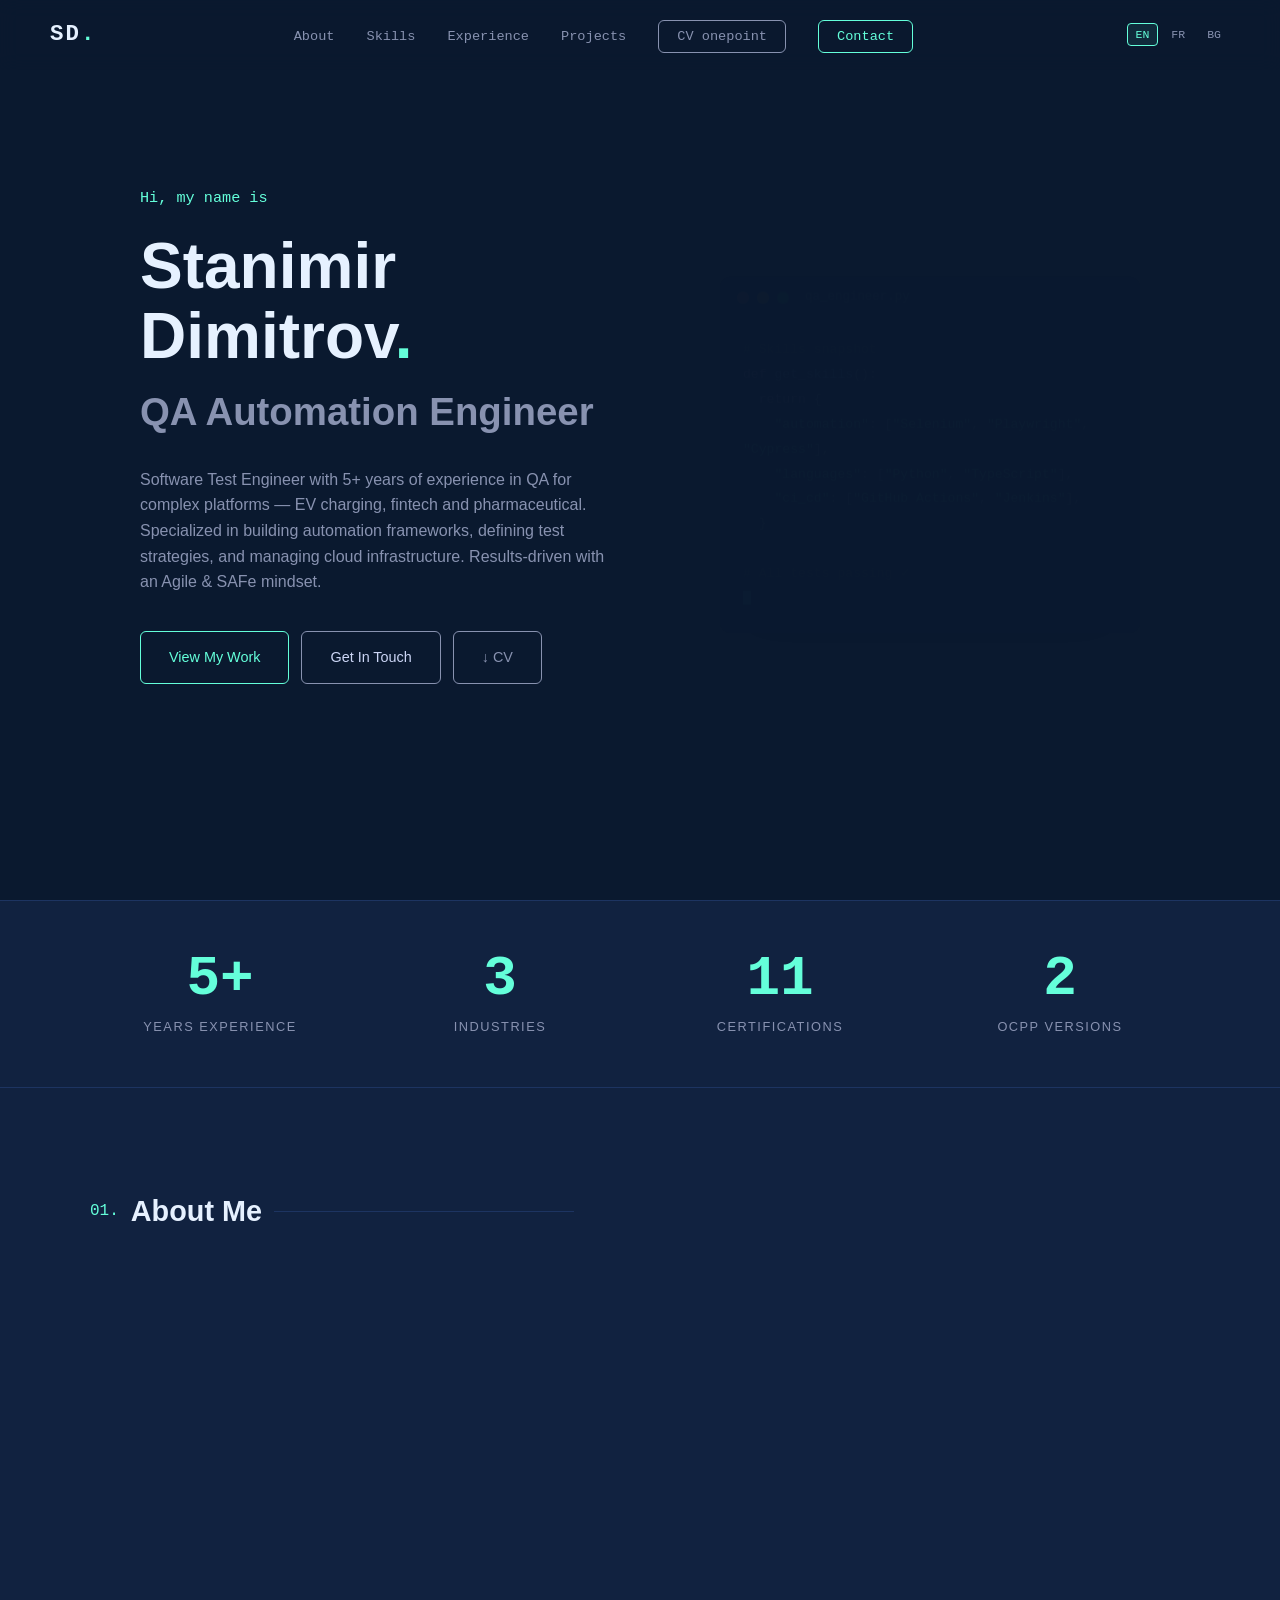
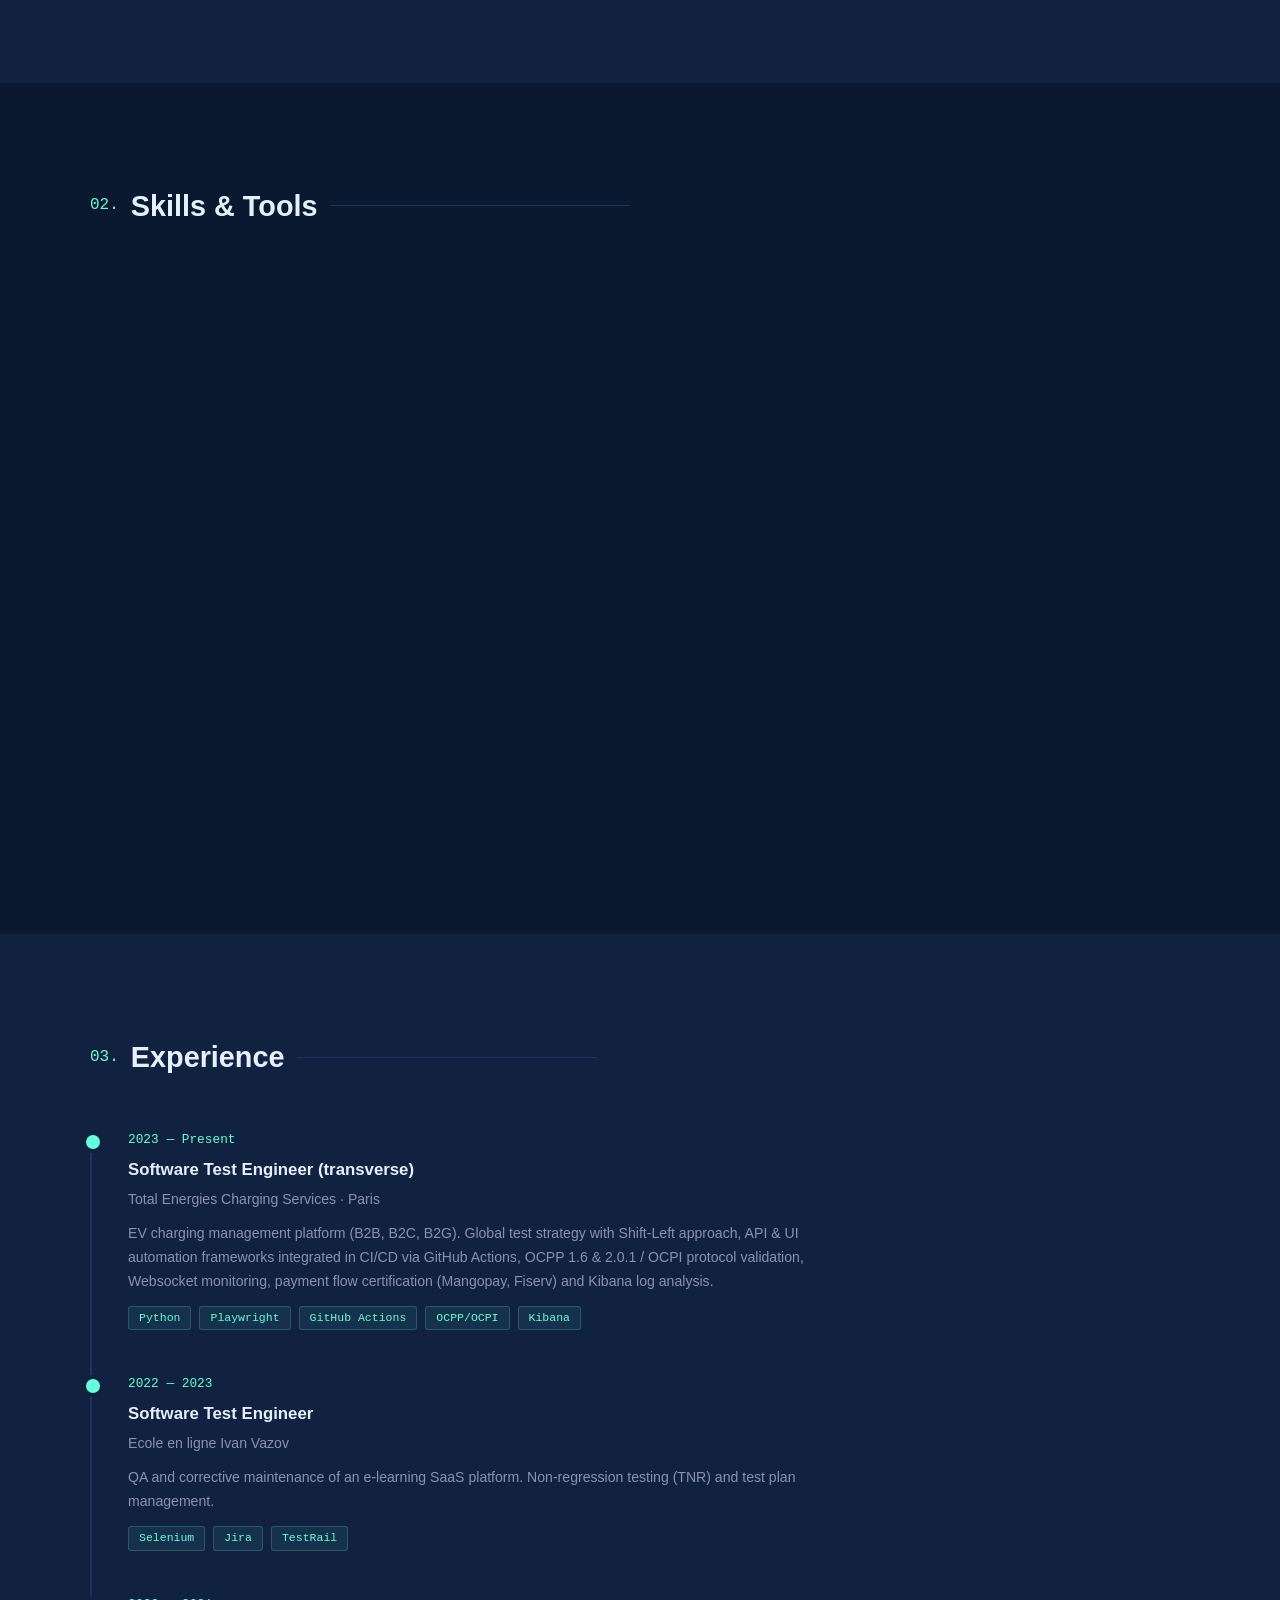
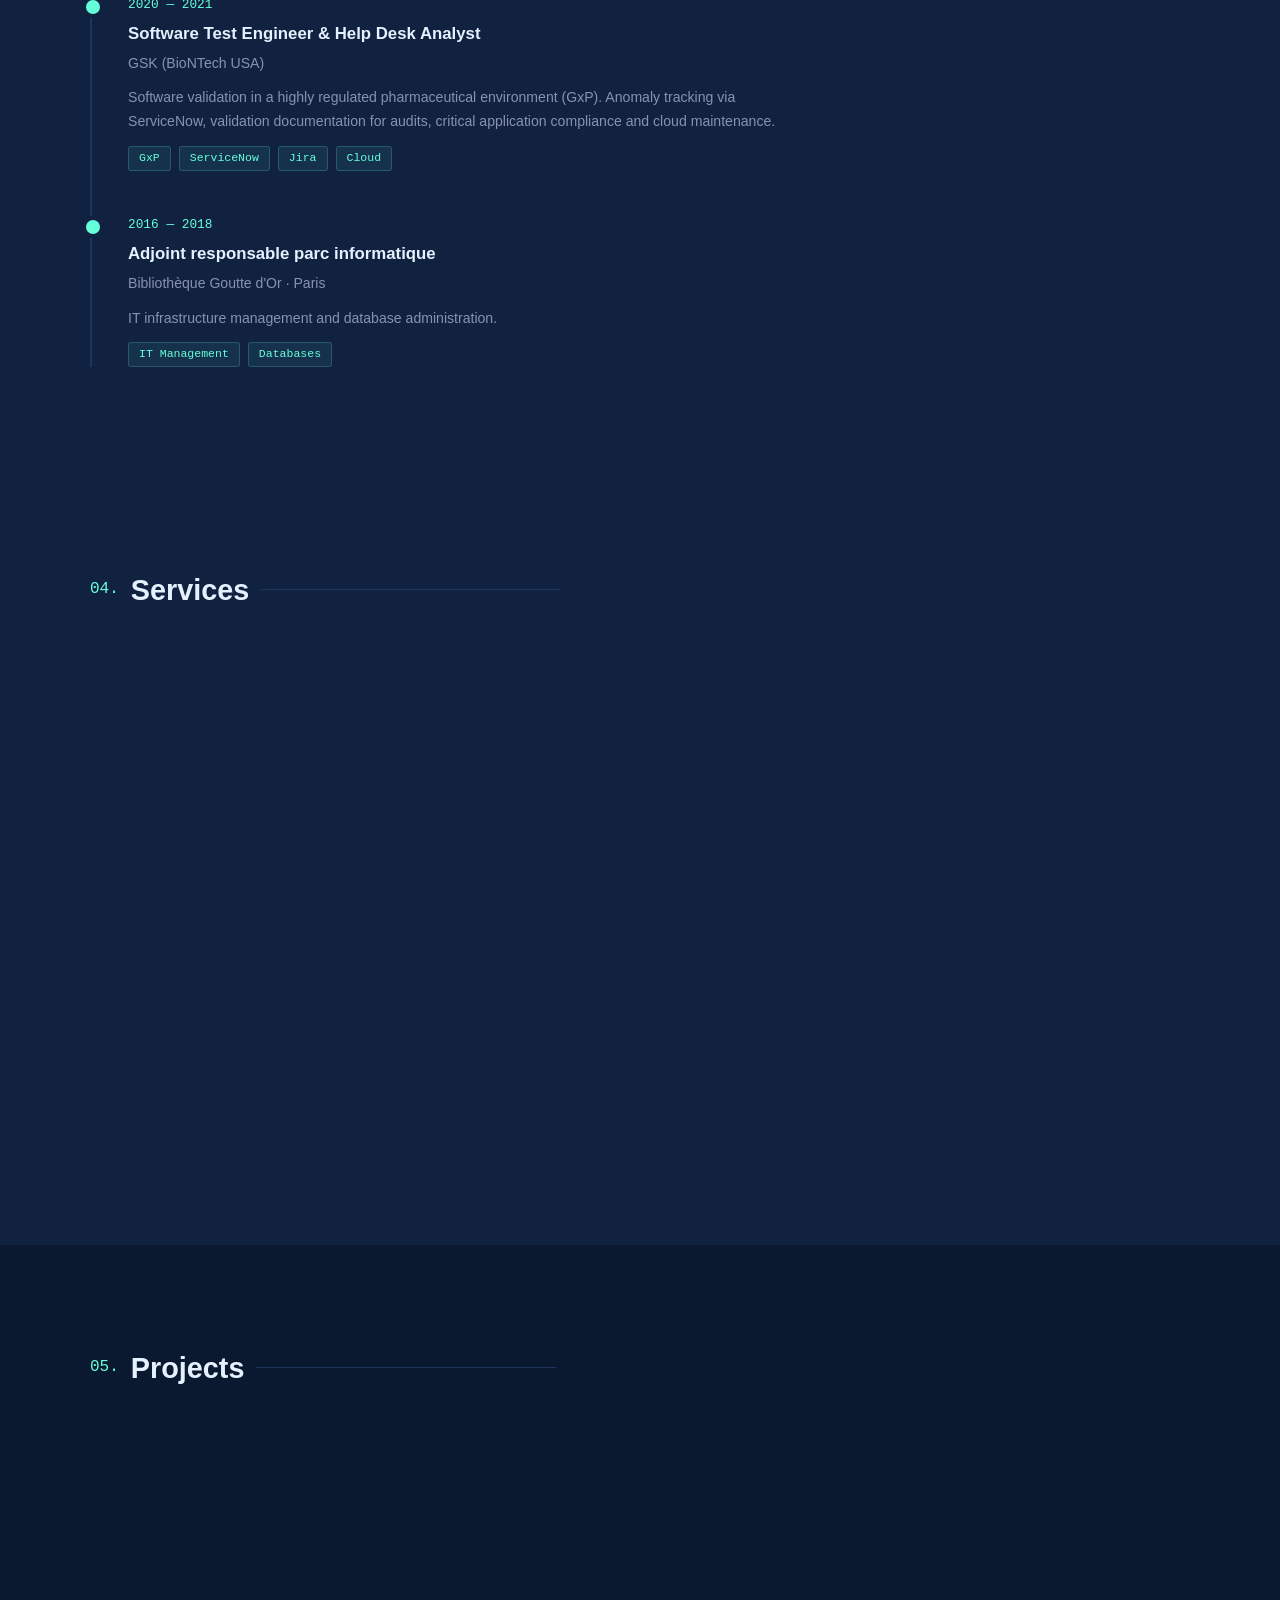
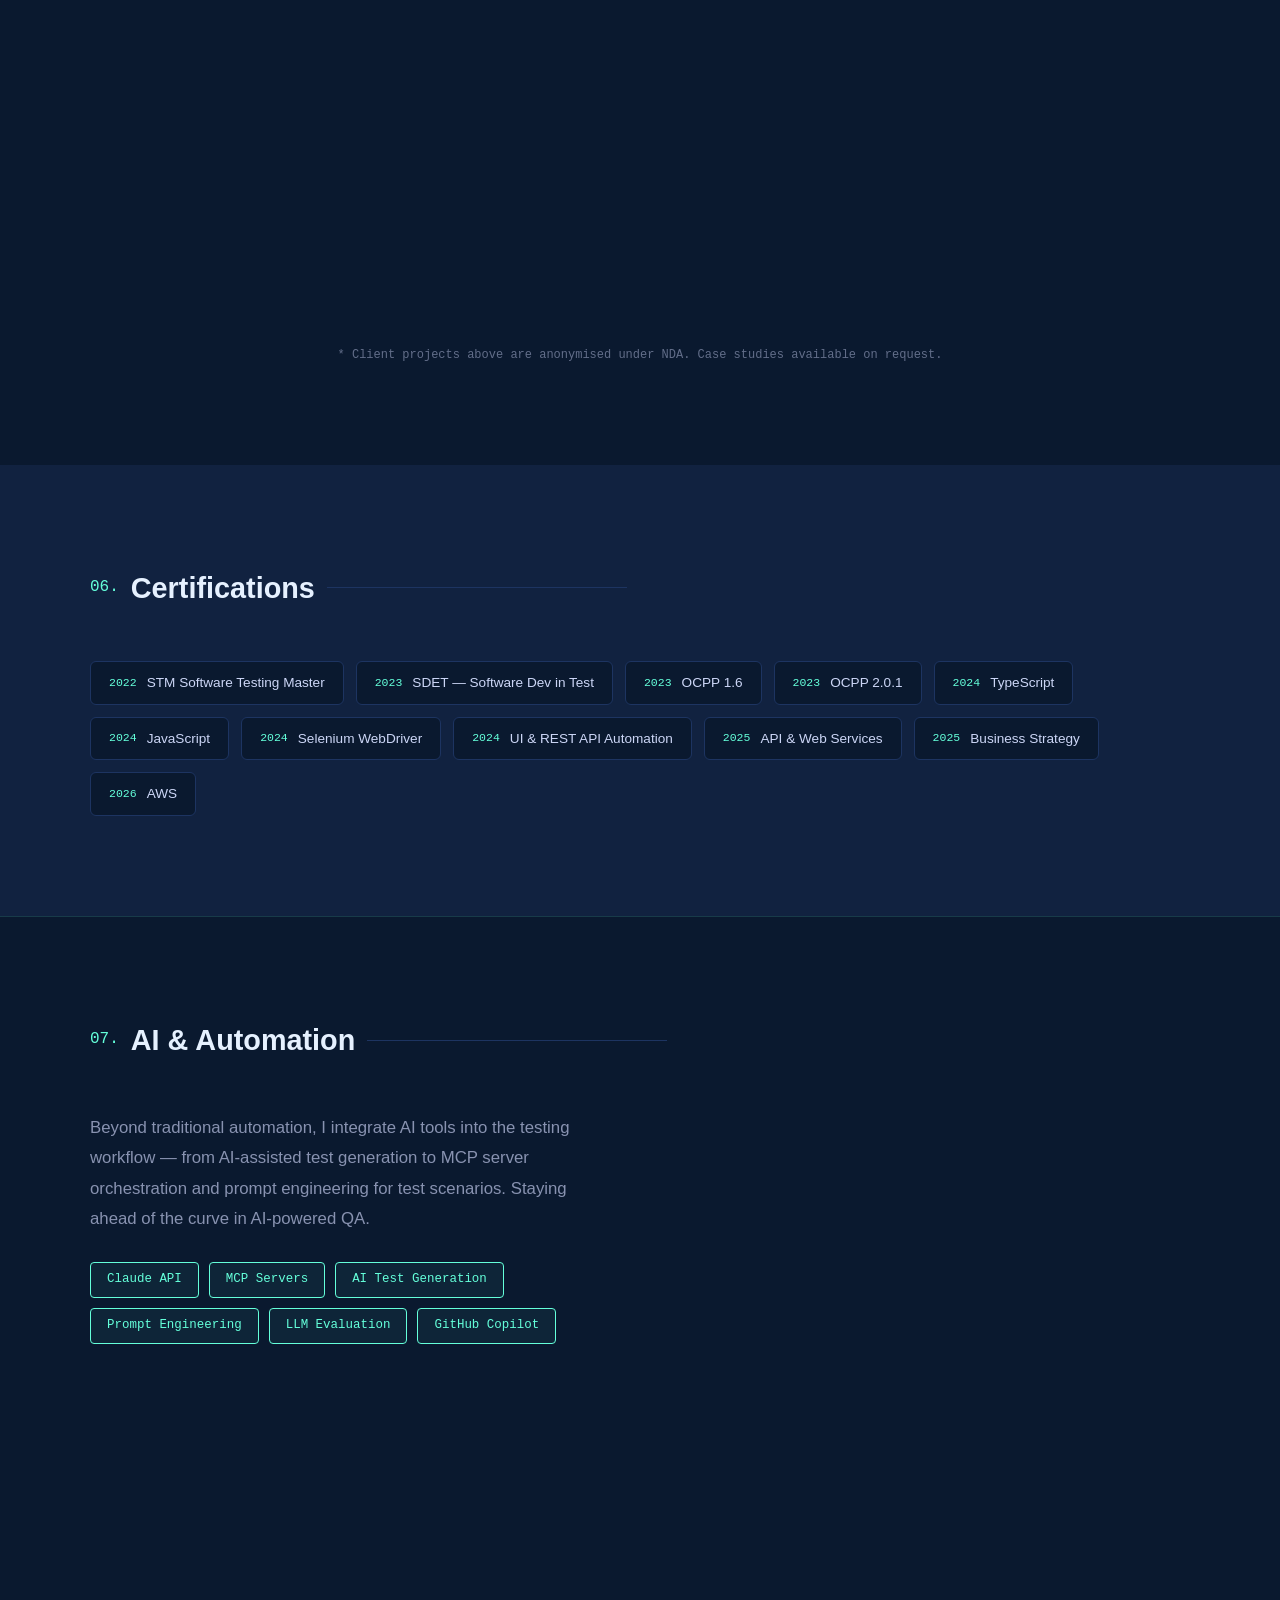
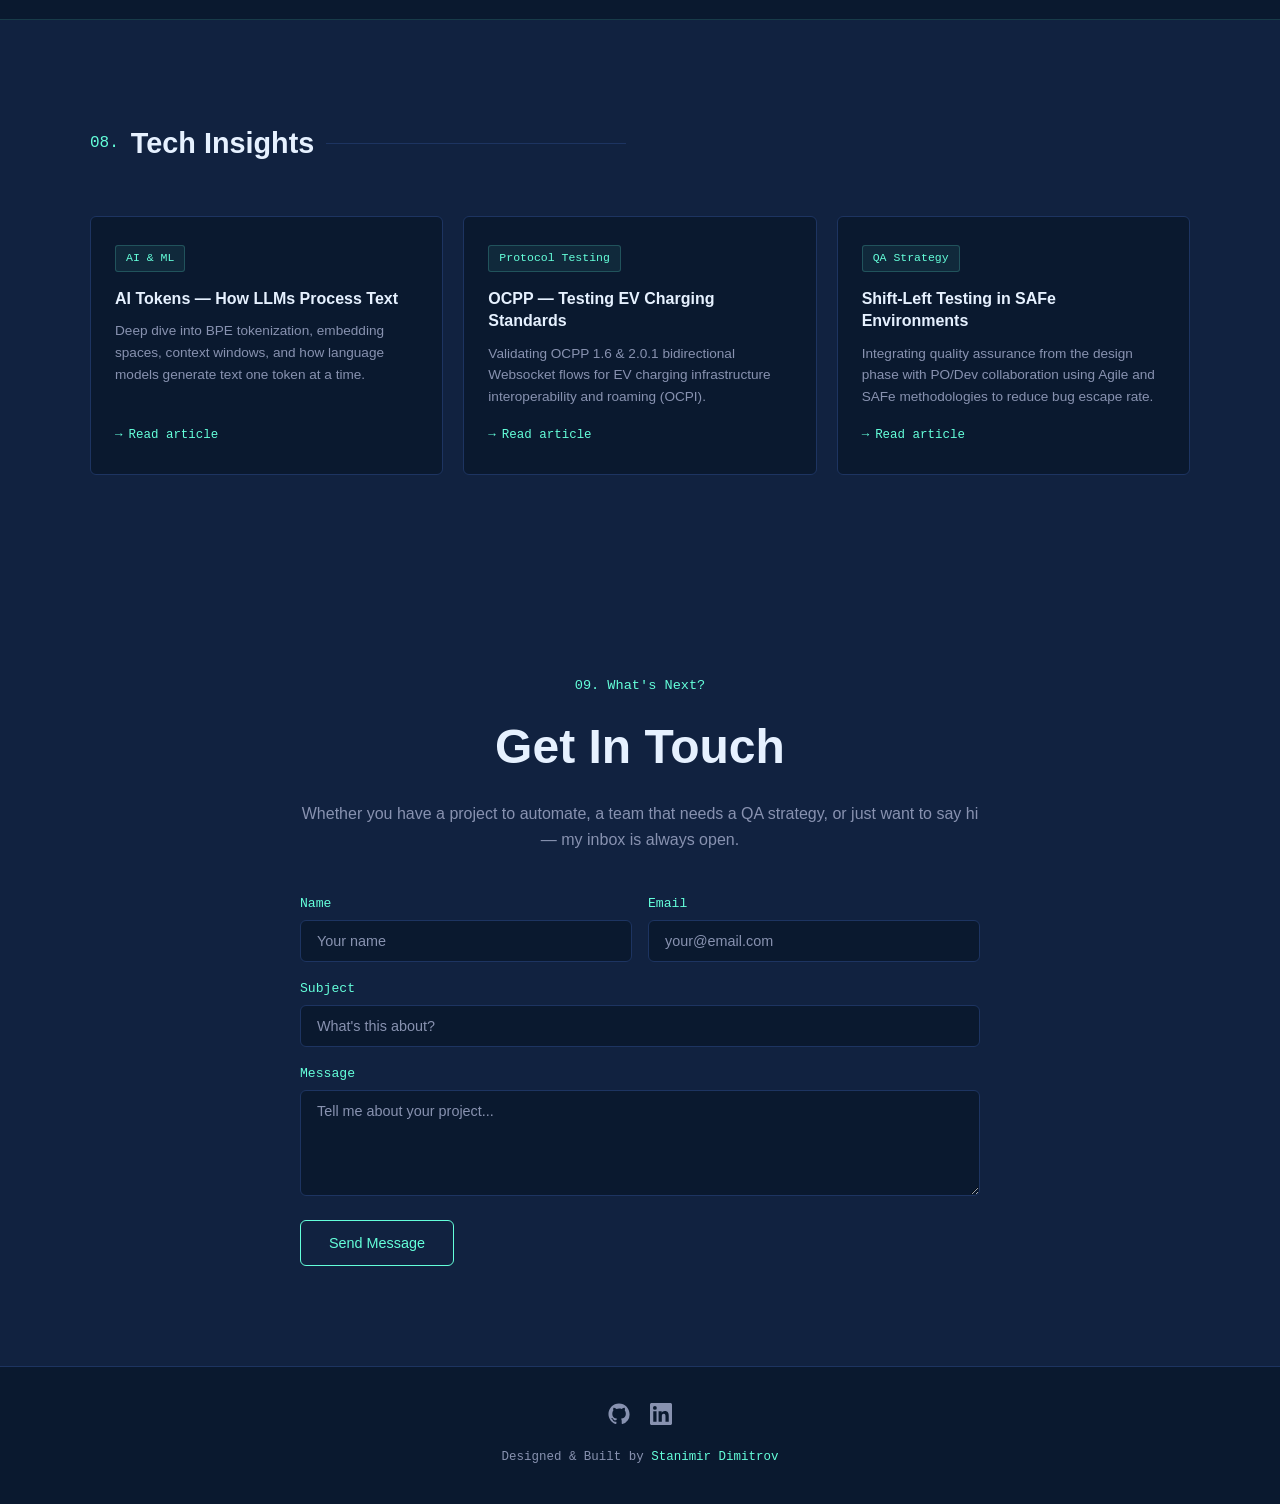
==== commit 54422df3: "Fix CV button: link to consultant-profile.html (PDF not yet uploaded)" ====
--- a/index.html
+++ b/index.html
@@ -54,7 +54,7 @@
       <div class="hero-cta">
         <a href="#projects" class="btn btn-primary" data-i18n="hero_cta_work">View My Work</a>
         <a href="#contact" class="btn btn-outline" data-i18n="hero_cta_contact">Get In Touch</a>
-        <a href="assets/Stanimir_Dimitrov_CV.pdf" download class="btn btn-cv" data-i18n="download_cv">↓ CV</a>
+        <a href="consultant-profile.html" target="_blank" class="btn btn-cv" data-i18n="download_cv">↓ CV</a>
       </div>
     </div>
     <div class="hero-terminal" aria-hidden="true">
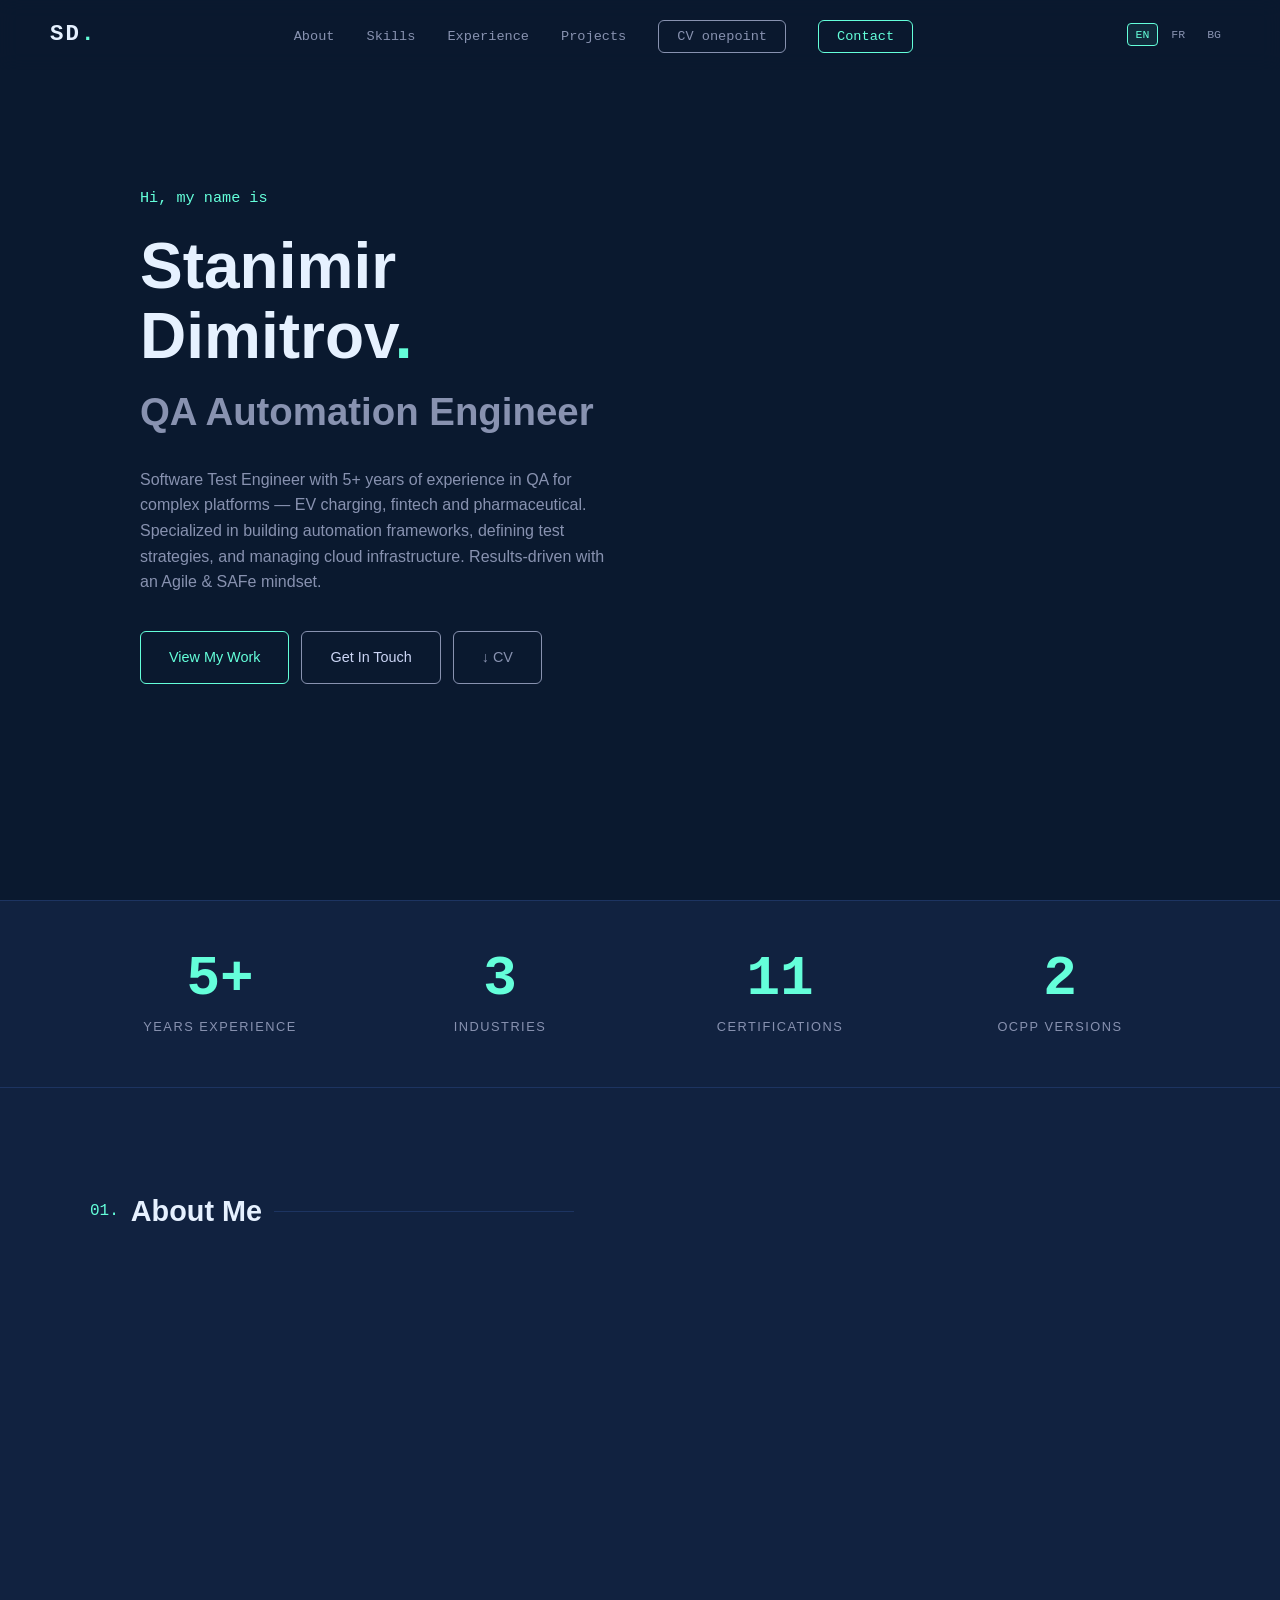
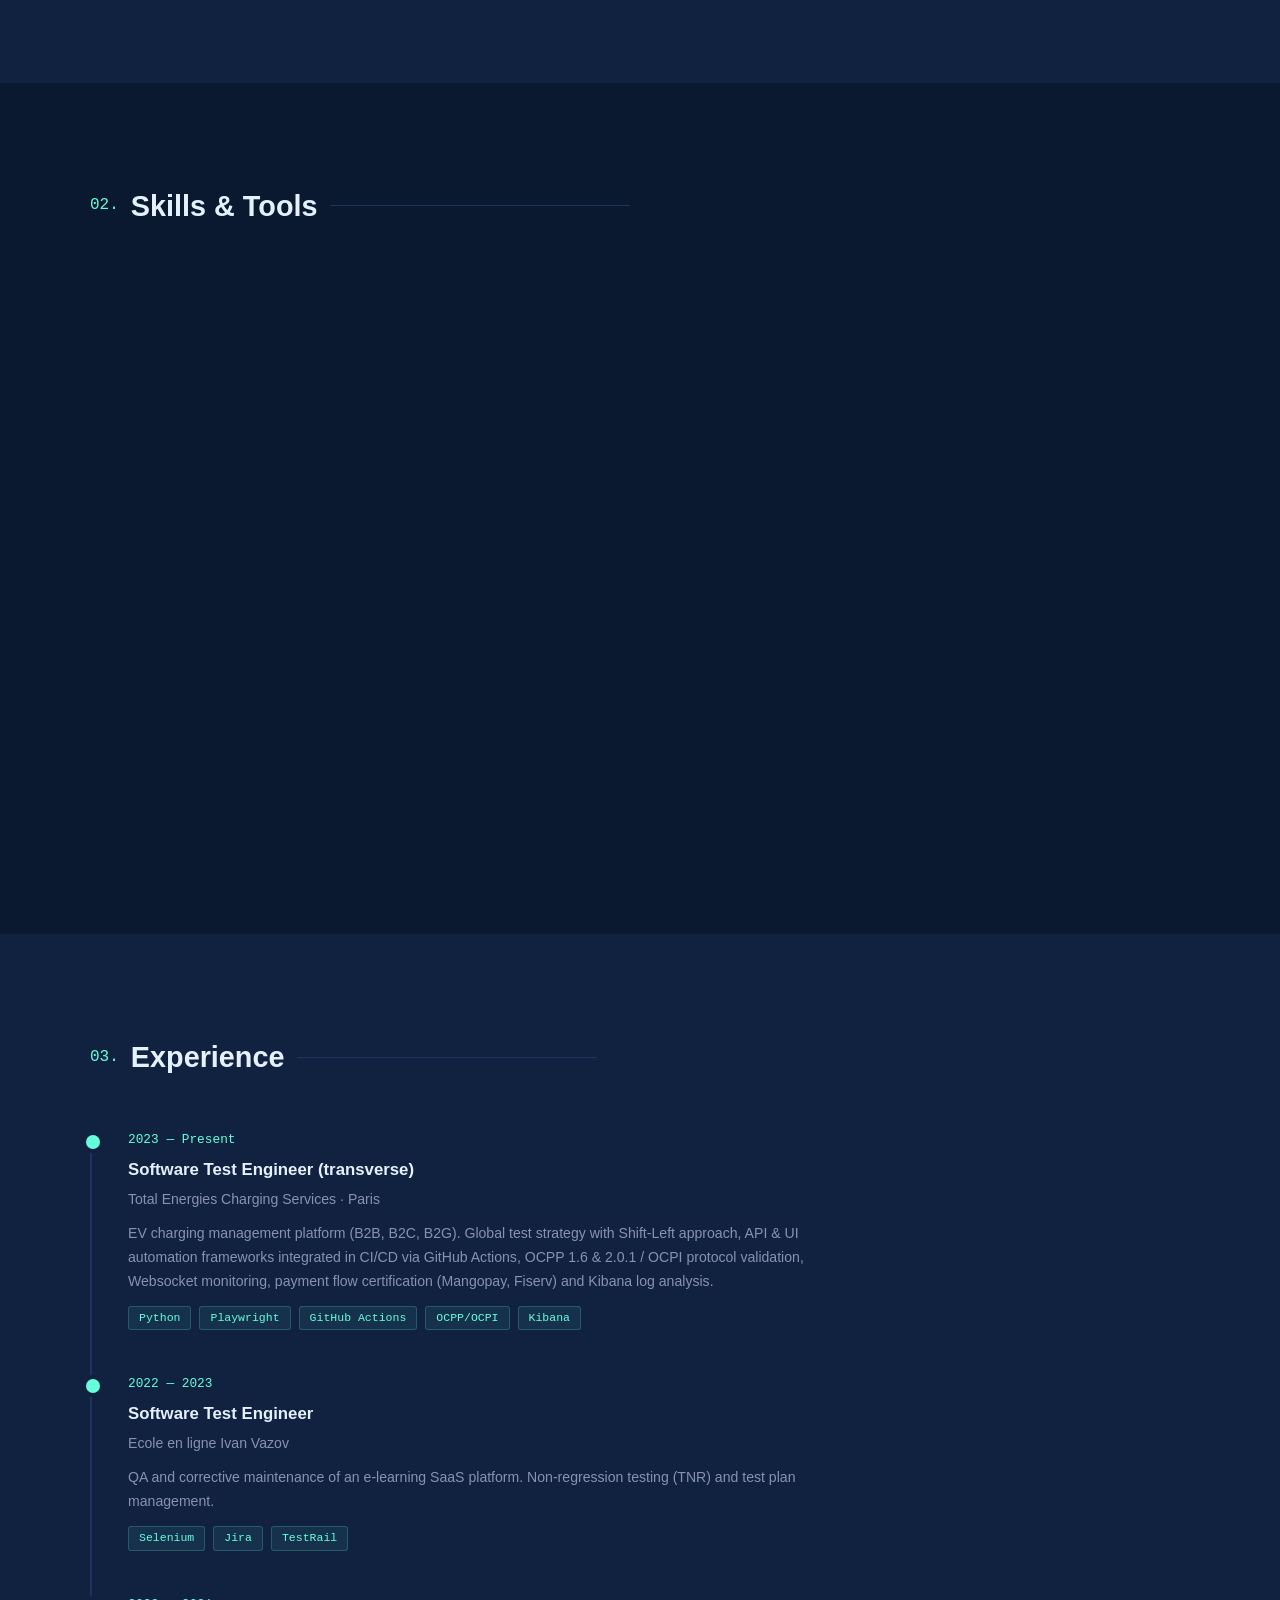
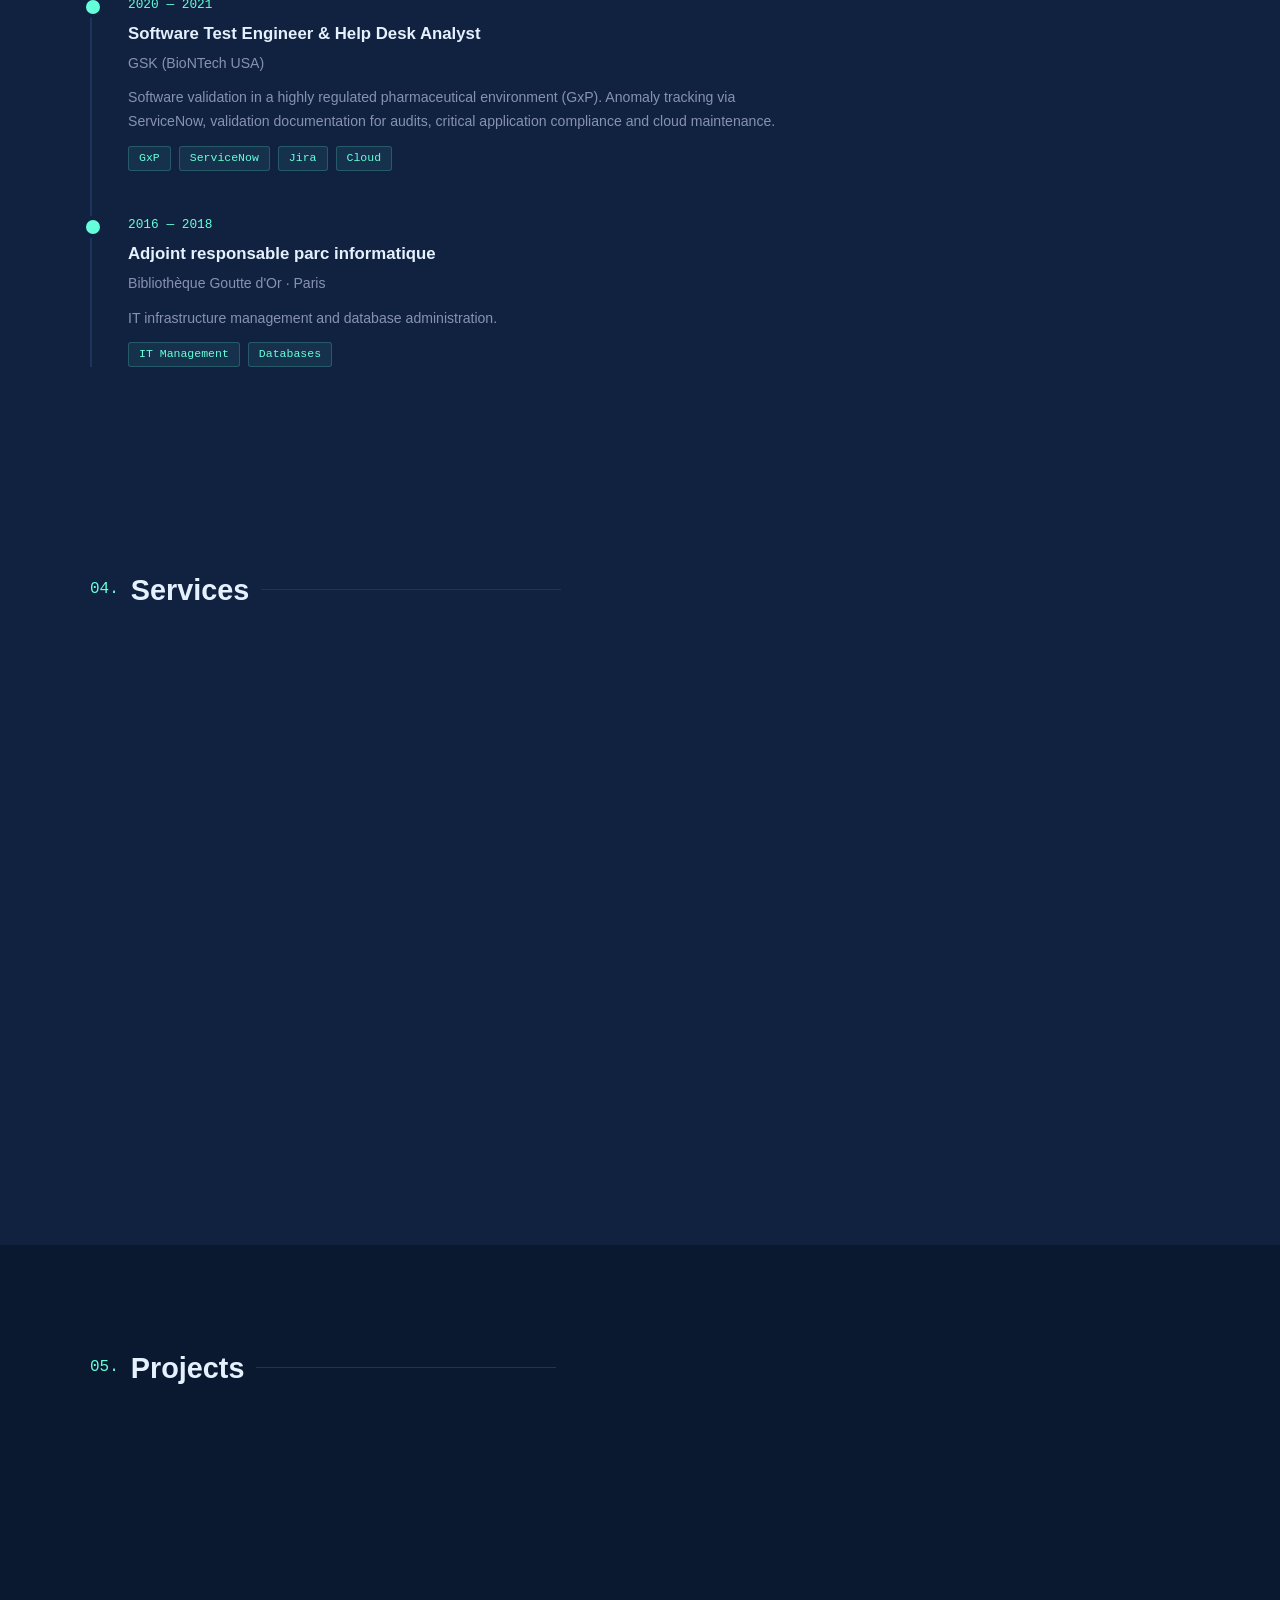
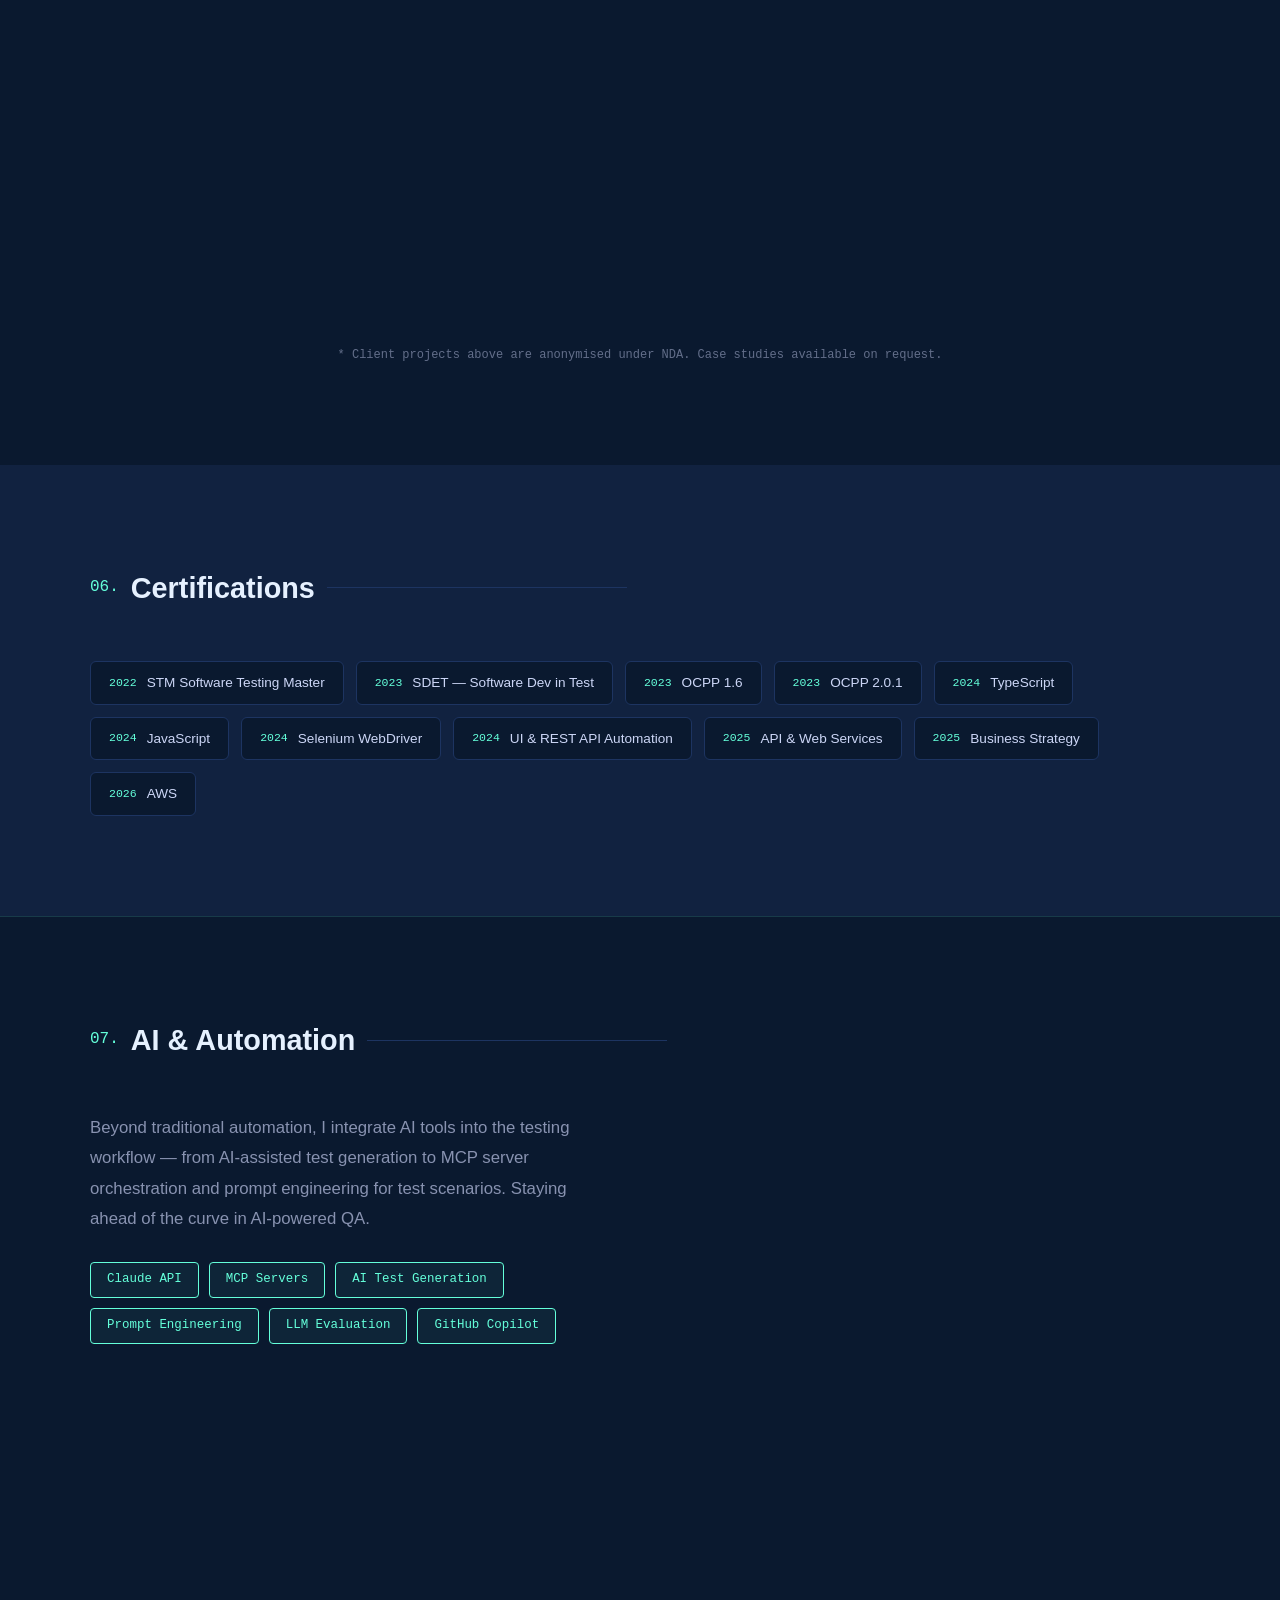
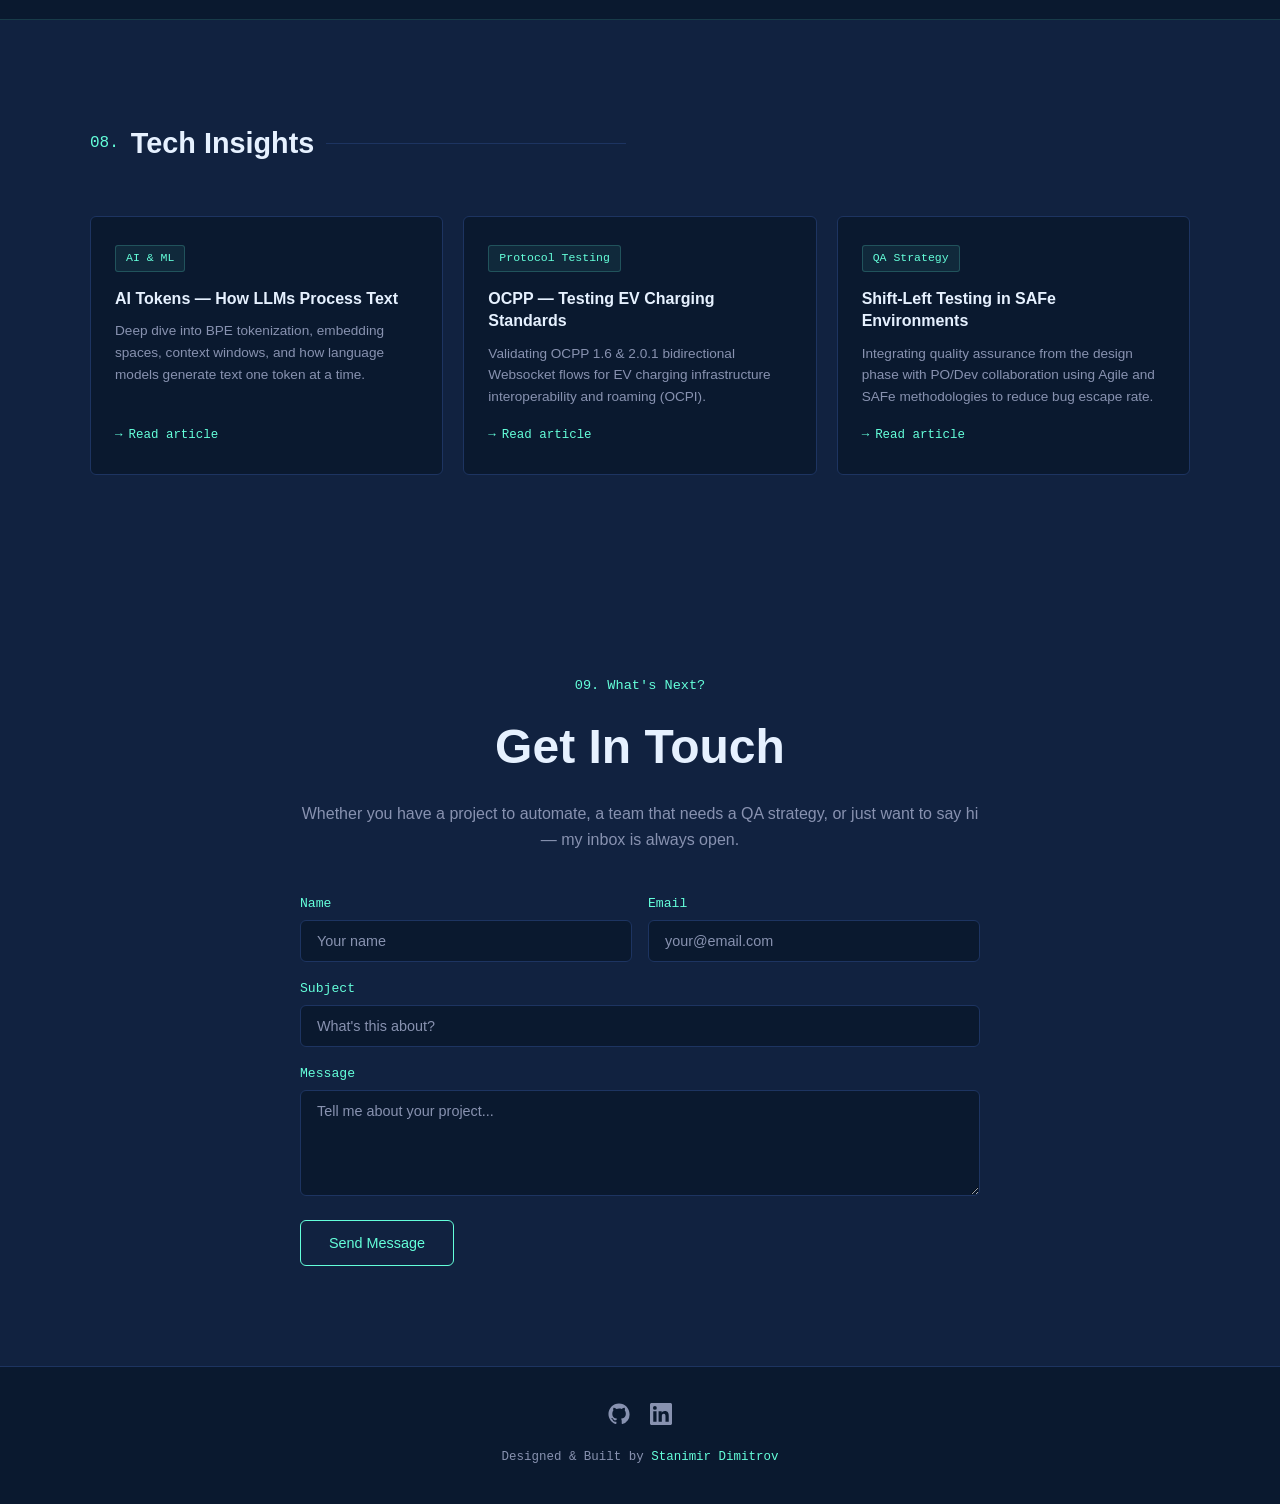
==== commit 68a21727: "Add generated PDF CV and restore download button - Add assets/Stanimir_Dimitrov_CV.pdf (generated vi" ====
--- a/index.html
+++ b/index.html
@@ -54,7 +54,7 @@
       <div class="hero-cta">
         <a href="#projects" class="btn btn-primary" data-i18n="hero_cta_work">View My Work</a>
         <a href="#contact" class="btn btn-outline" data-i18n="hero_cta_contact">Get In Touch</a>
-        <a href="consultant-profile.html" target="_blank" class="btn btn-cv" data-i18n="download_cv">↓ CV</a>
+        <a href="assets/Stanimir_Dimitrov_CV.pdf" download="Stanimir_Dimitrov_CV.pdf" class="btn btn-cv" data-i18n="download_cv">↓ CV</a>
       </div>
     </div>
     <div class="hero-terminal" aria-hidden="true">
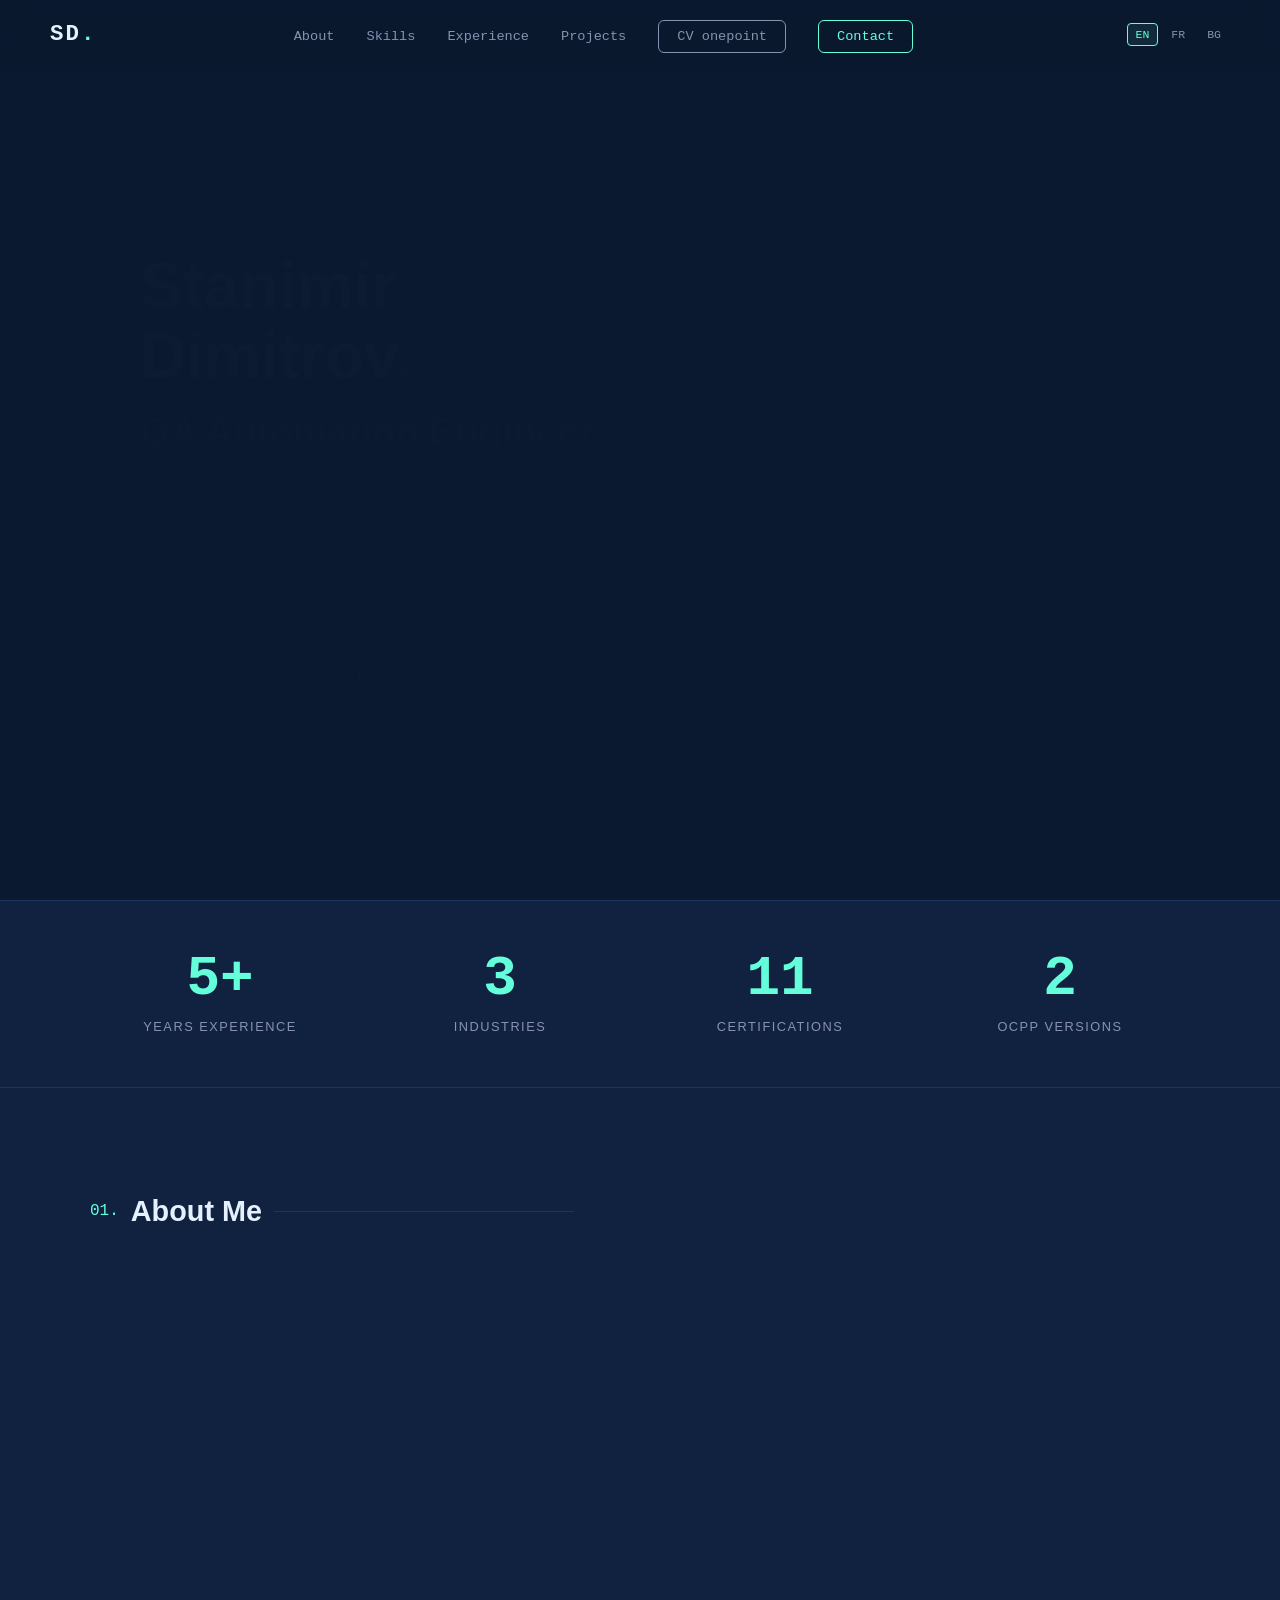
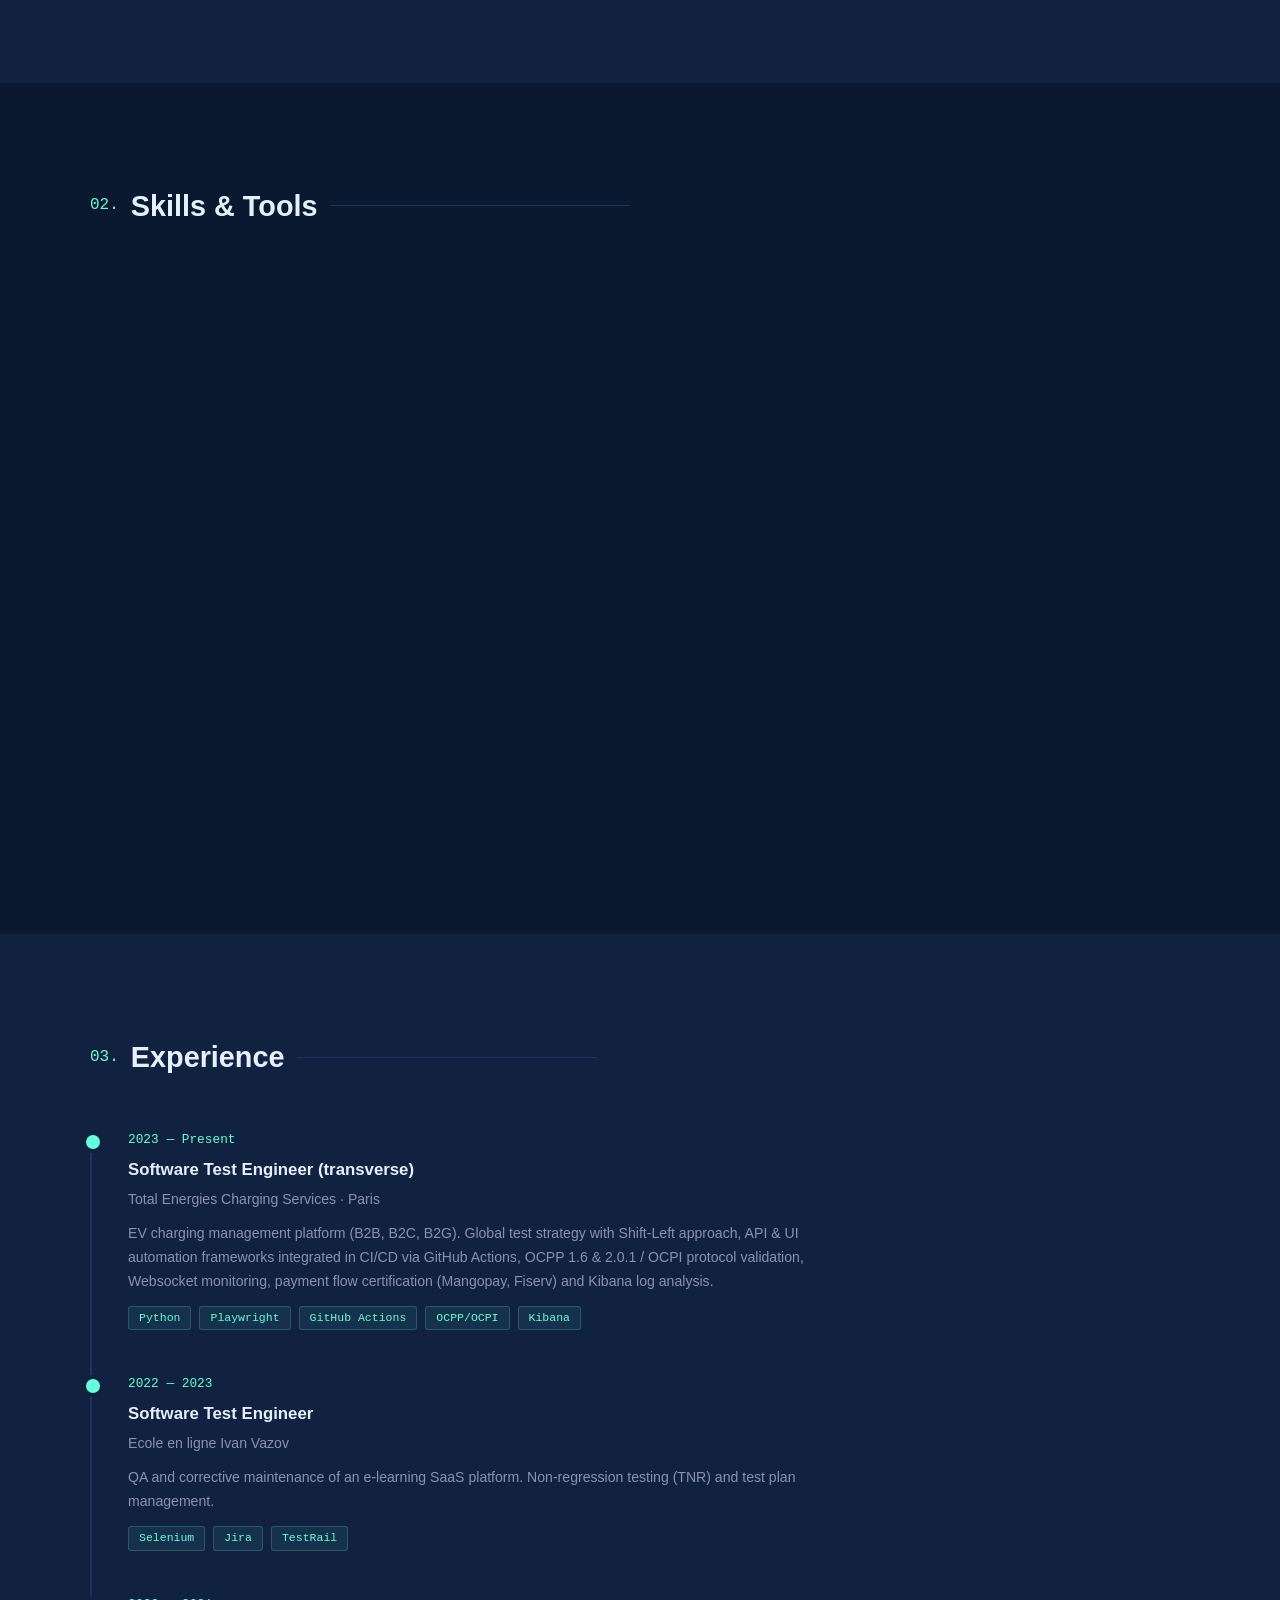
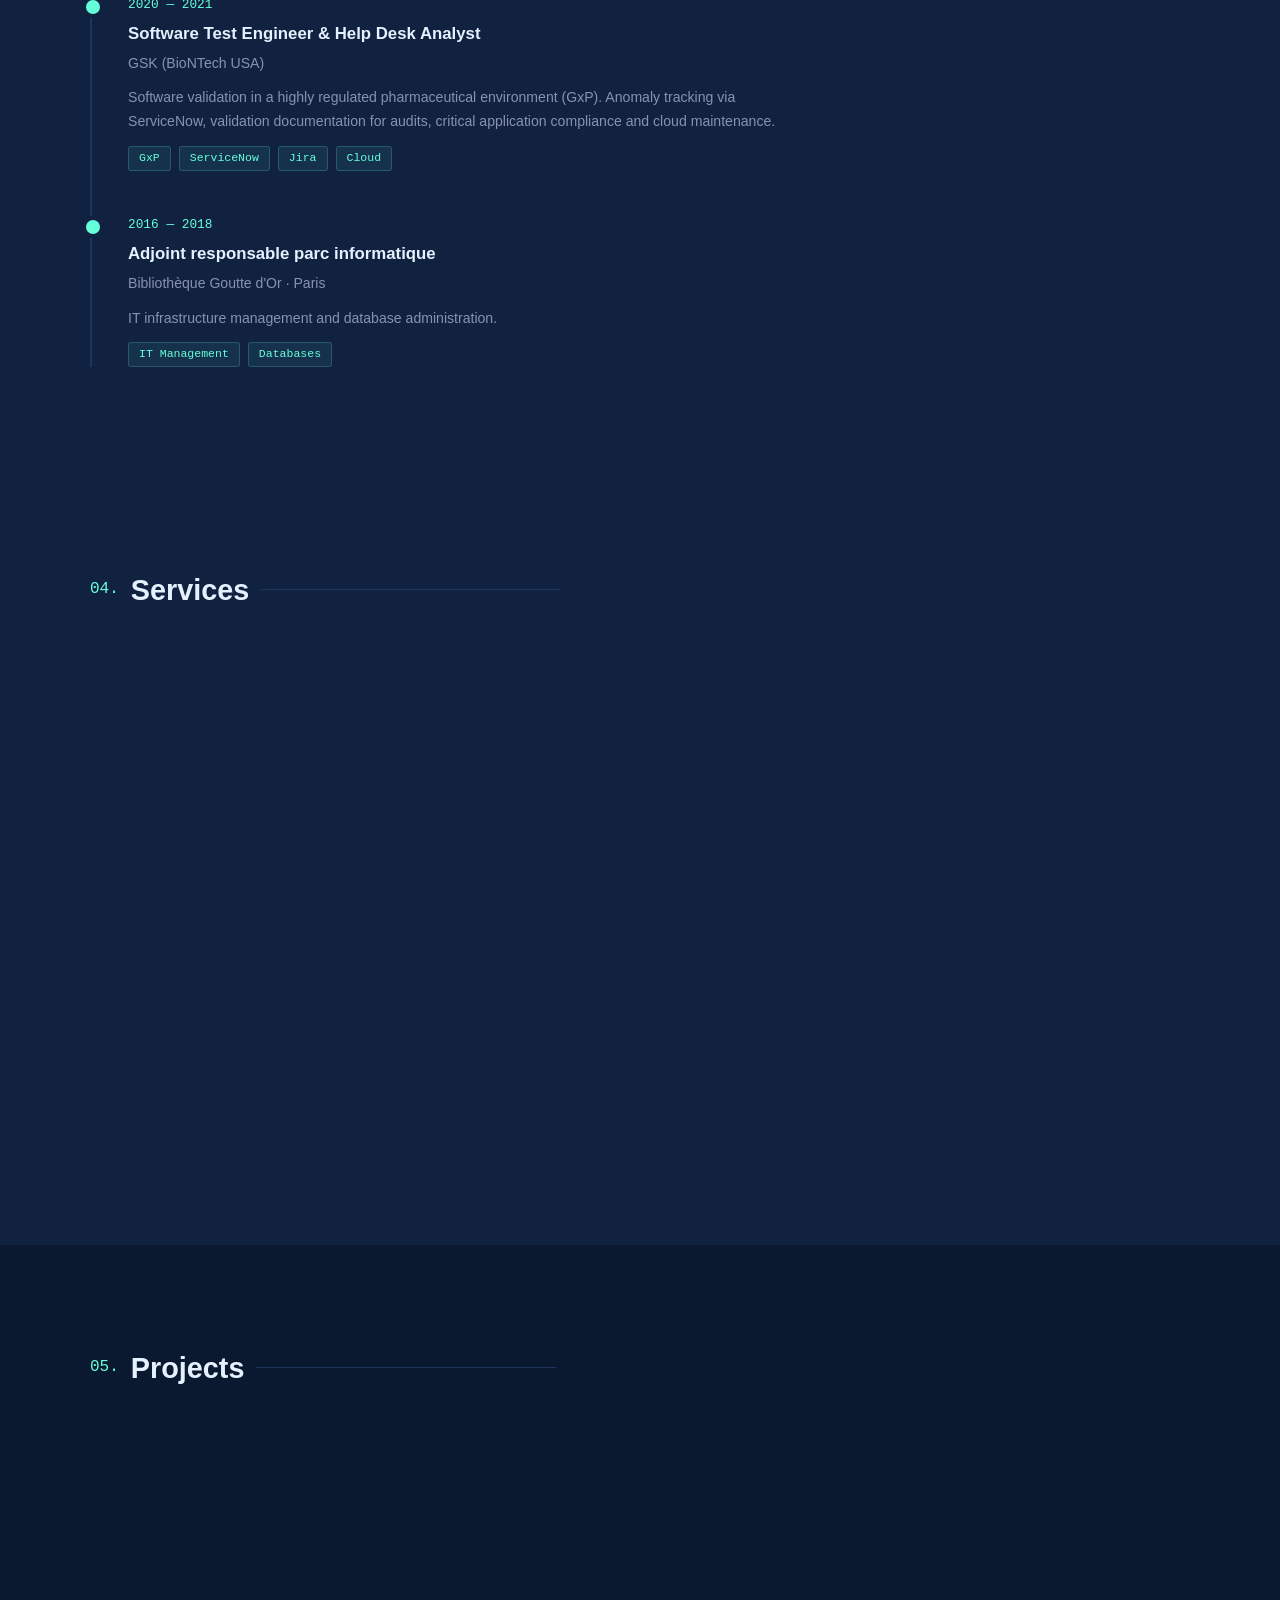
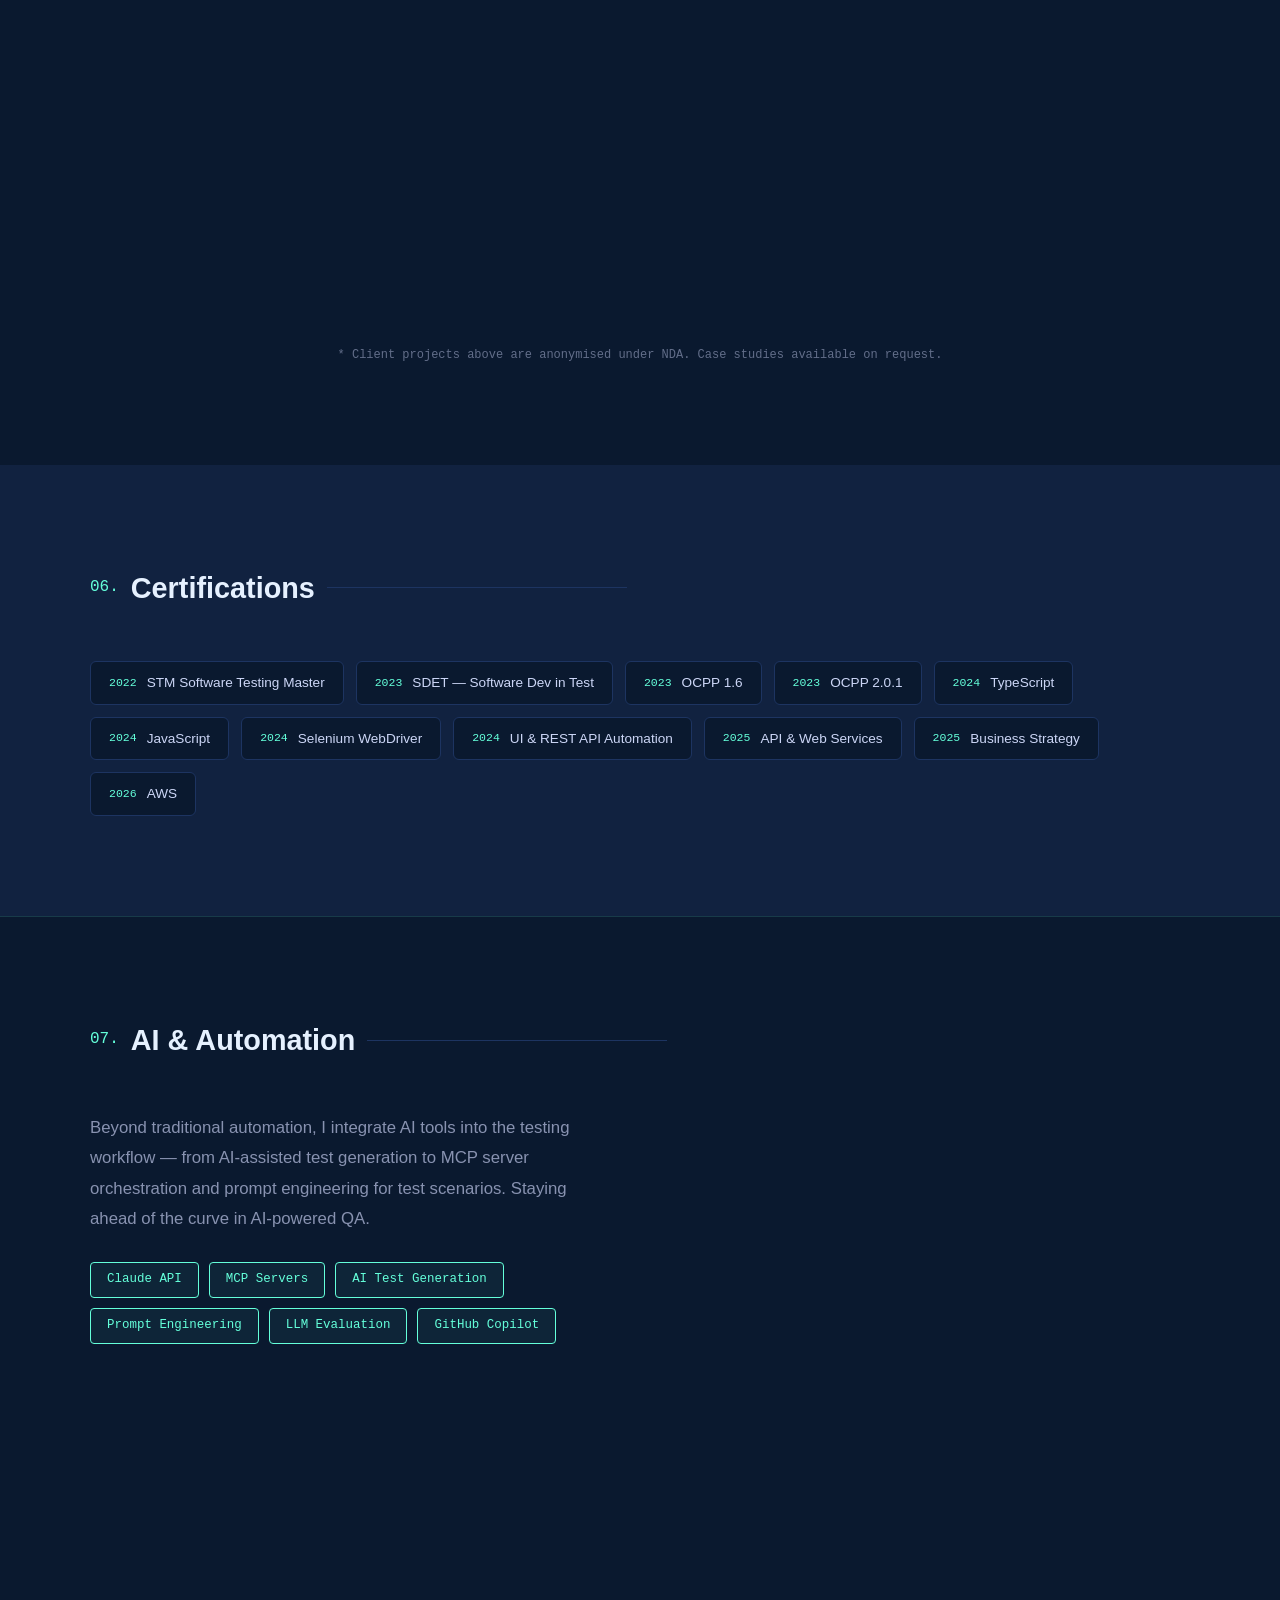
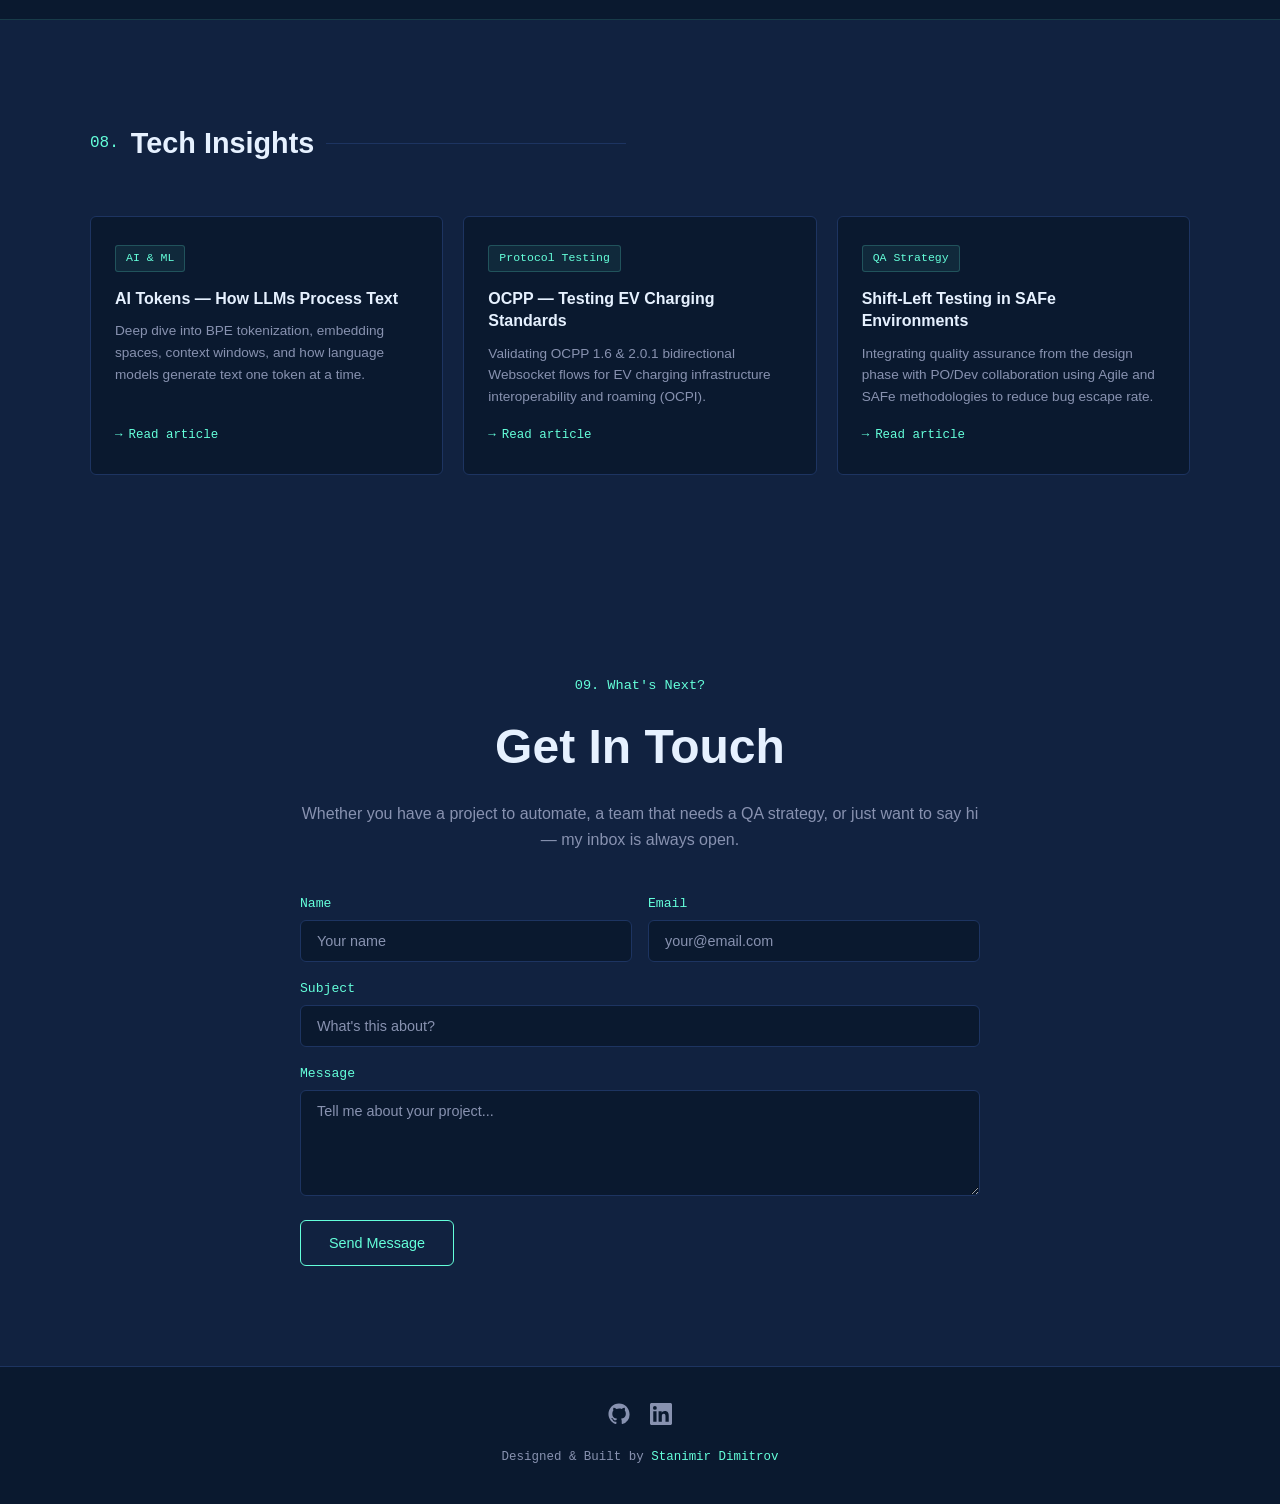
==== commit 00046461: "Add CV with company logos and update hero button - Add cv-logos.html: Onepoint-format CV with real c" ====
--- a/index.html
+++ b/index.html
@@ -54,7 +54,7 @@
       <div class="hero-cta">
         <a href="#projects" class="btn btn-primary" data-i18n="hero_cta_work">View My Work</a>
         <a href="#contact" class="btn btn-outline" data-i18n="hero_cta_contact">Get In Touch</a>
-        <a href="assets/Stanimir_Dimitrov_CV.pdf" download="Stanimir_Dimitrov_CV.pdf" class="btn btn-cv" data-i18n="download_cv">↓ CV</a>
+        <a href="cv-logos.html" target="_blank" class="btn btn-cv" data-i18n="download_cv">↓ CV</a>
       </div>
     </div>
     <div class="hero-terminal" aria-hidden="true">
